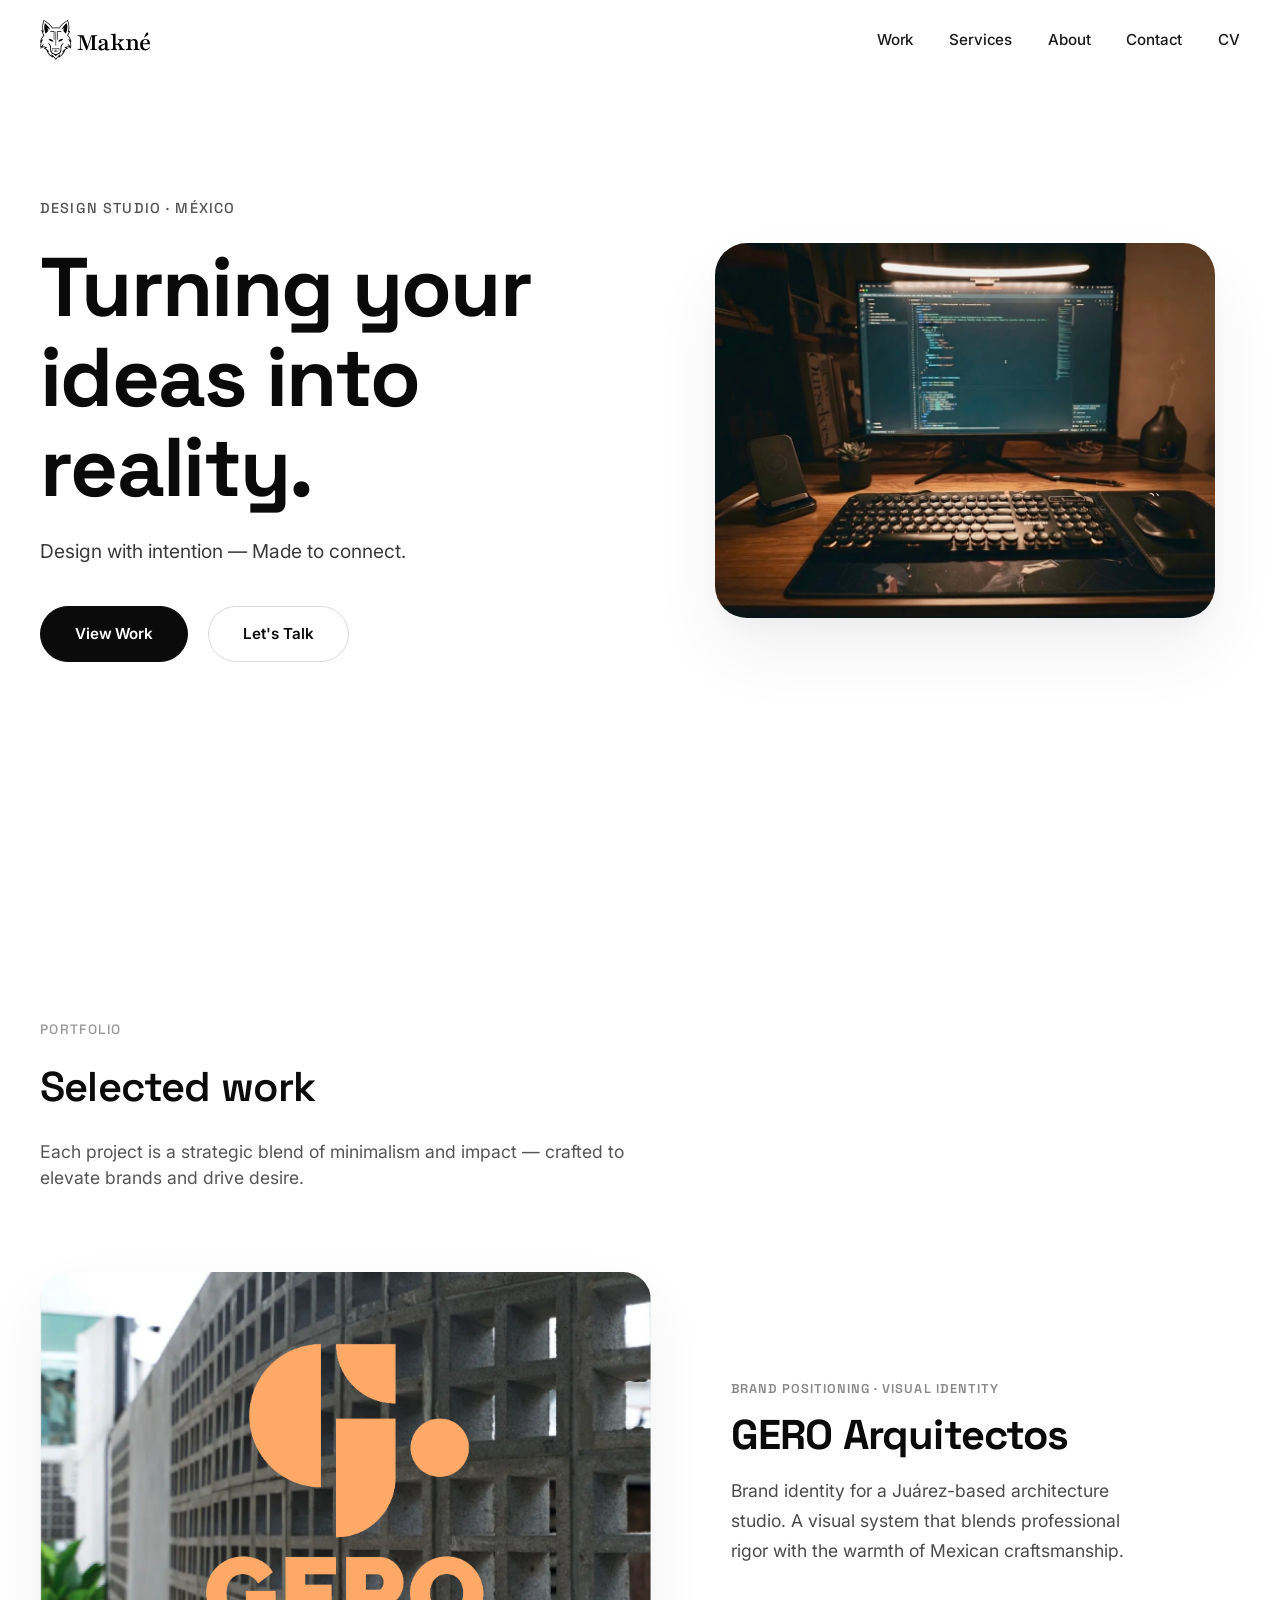
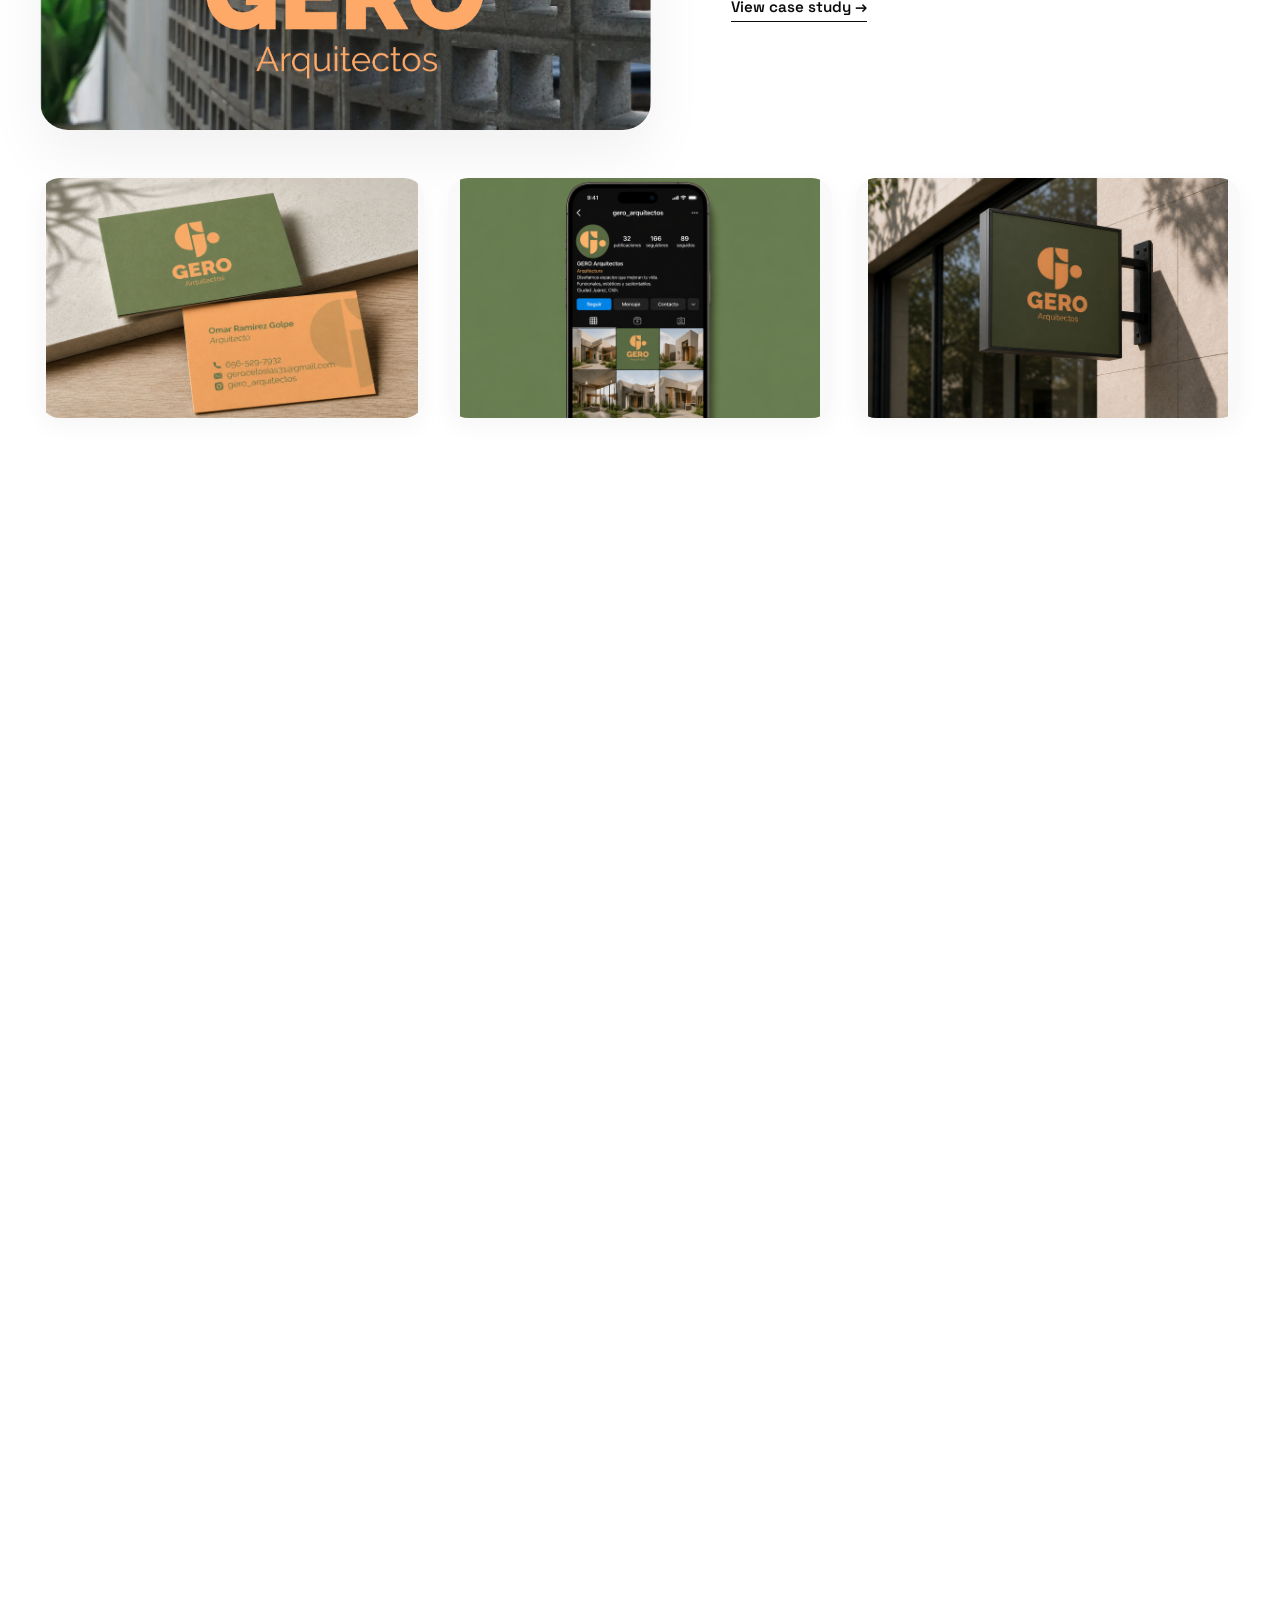
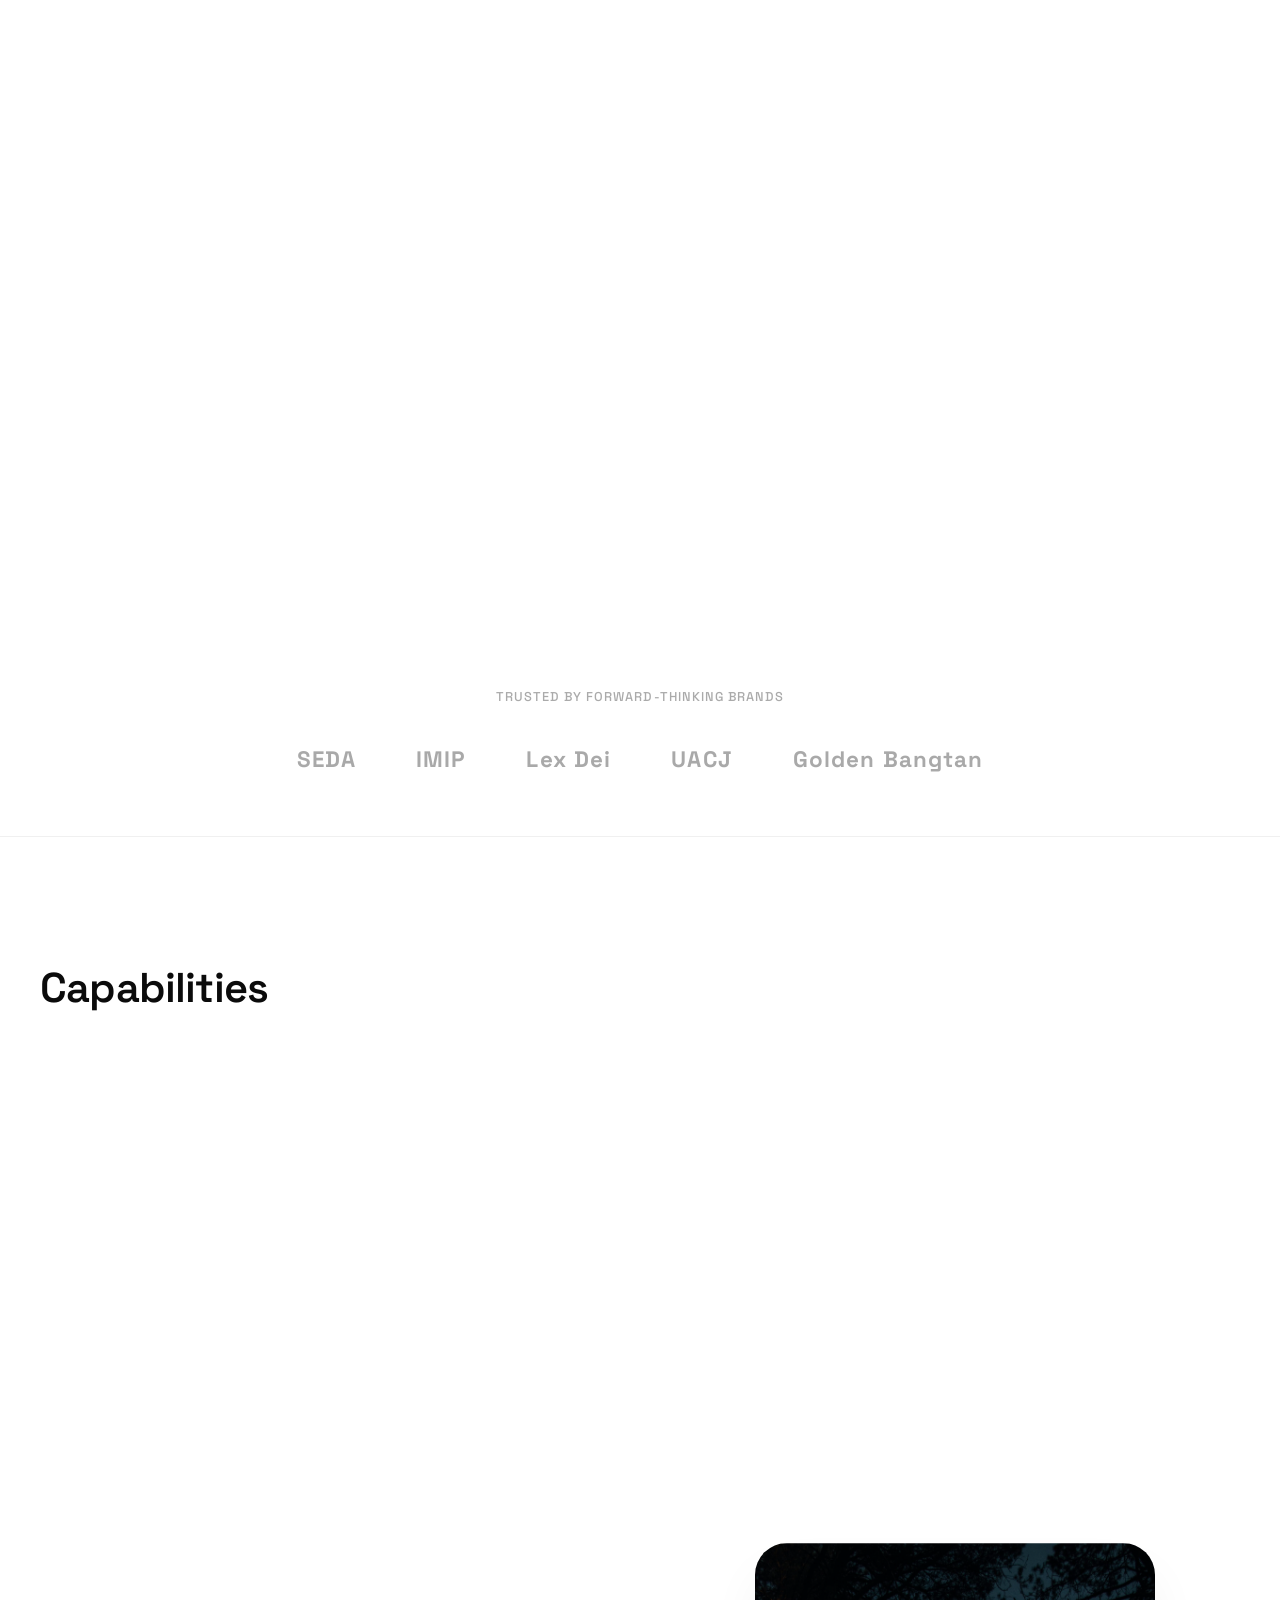
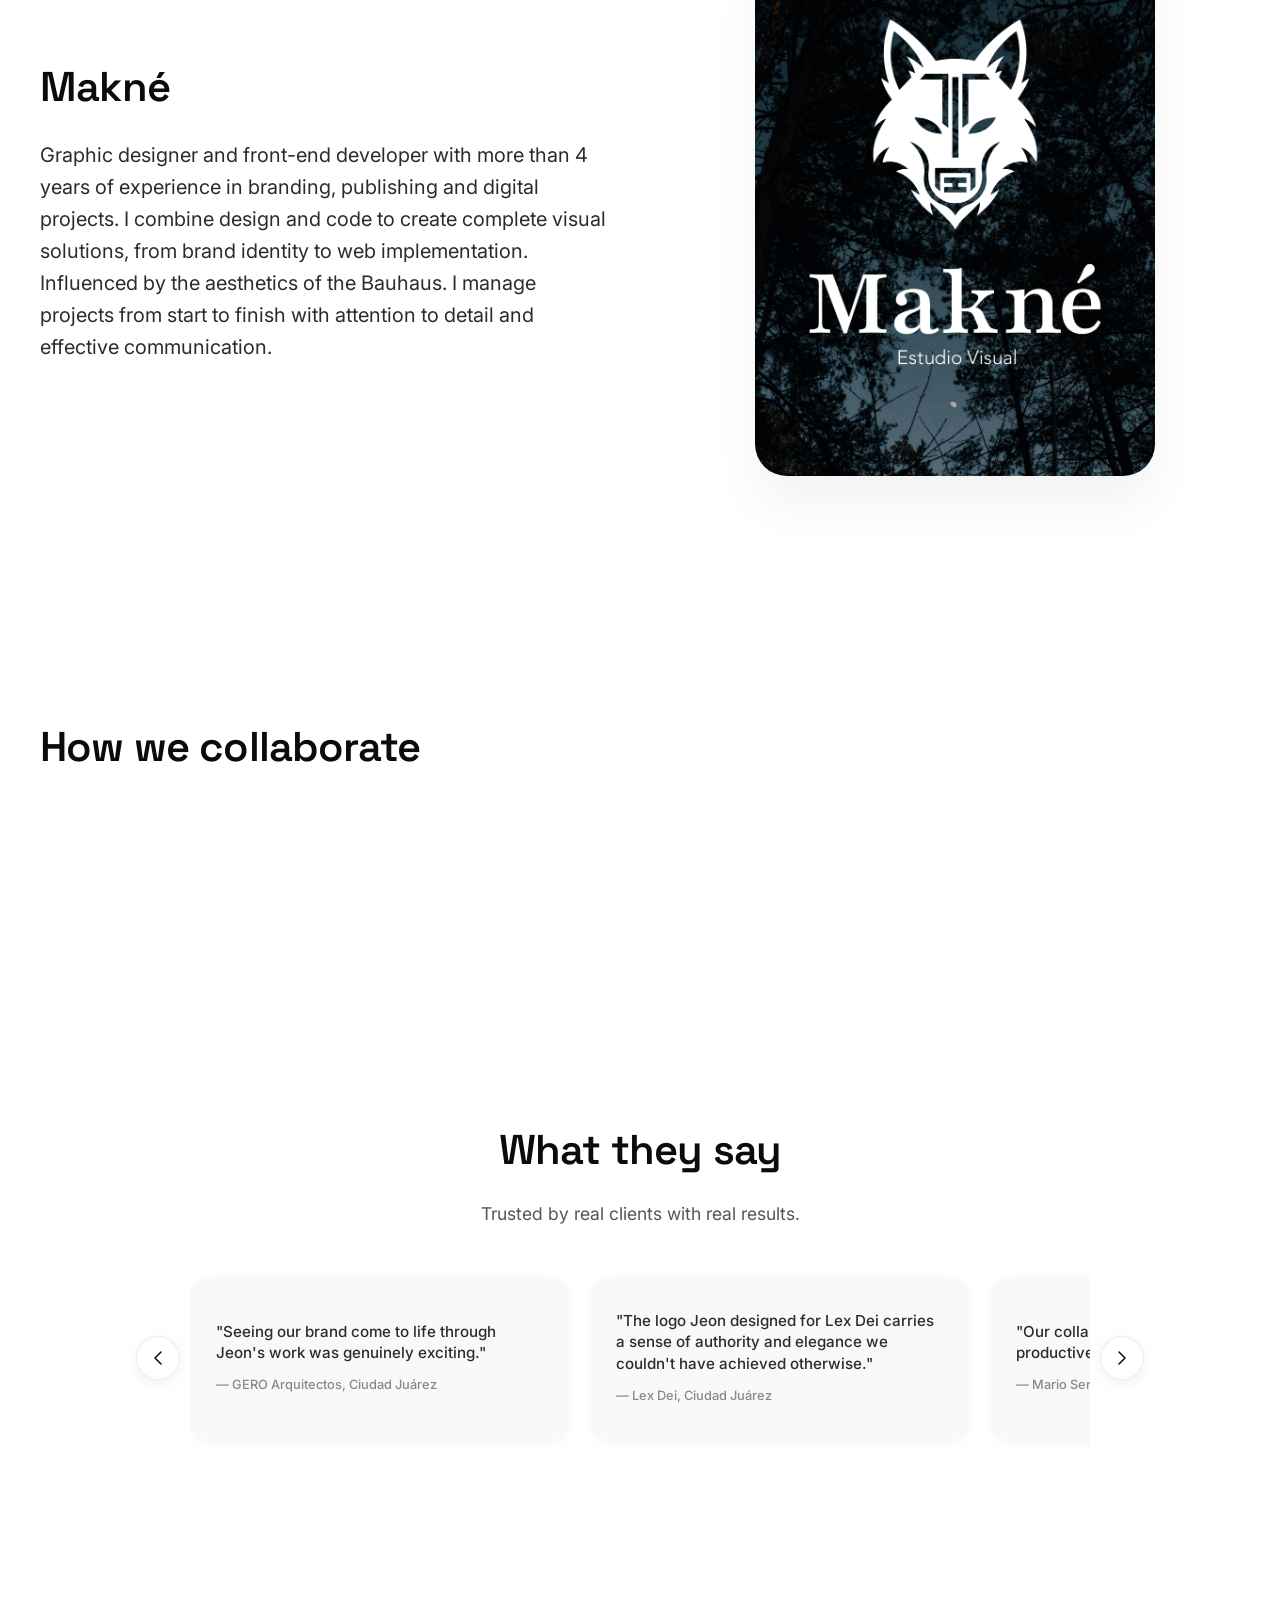
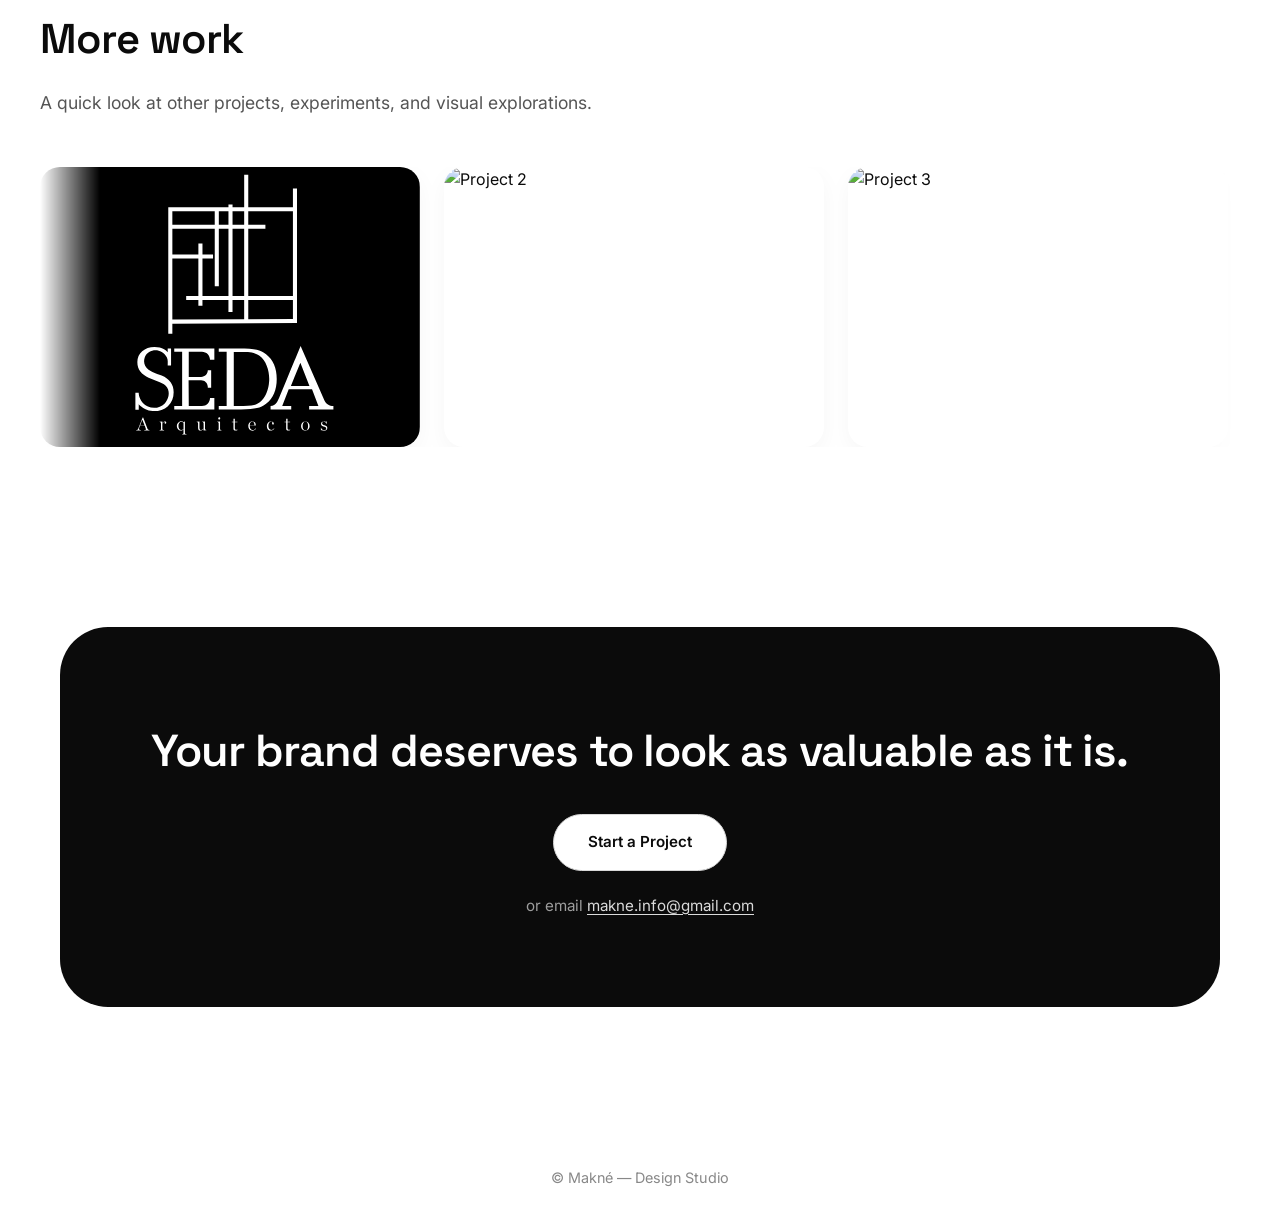
==== index.html @ cba8f986 "Update image source for Project 3 in carousel" ====
<!DOCTYPE html>
<html lang="en">
<head>
  <meta charset="UTF-8">
  <meta name="viewport" content="width=device-width, initial-scale=1.0, viewport-fit=cover">
  <meta name="description" content="Elite freelance graphic designer crafting premium visuals for ambitious brands. Minimalism that sells.">
  <title>Makné | Graphic Designer</title>

  <!-- Open Graph -->
  <meta property="og:type" content="website">
  <meta property="og:title" content="Makné | Graphic Designer — Turning your ideas into reality">
  <meta property="og:description" content="Minimalist design for ambitious brands. Branding, packaging, and visual identity.">
  <meta property="og:image" content="https://aaronswagd.github.io/makne/images/preview.jpg">
  <meta property="og:image:width" content="1200">
  <meta property="og:image:height" content="630">
  <meta property="og:url" content="https://aaronswagd.github.io/makne/">

  <!-- Twitter Card -->
  <meta name="twitter:card" content="summary_large_image">
  <meta name="twitter:title" content="Makné | Graphic Designer">
  <meta name="twitter:description" content="Minimalist design for ambitious brands.">
  <meta name="twitter:image" content="https://aaronswagd.github.io/makne/images/preview.jpg">

  <link rel="icon" type="image/svg+xml" href="img/isotipomakne.svg">
  <link rel="preconnect" href="https://fonts.googleapis.com">
  <link rel="preconnect" href="https://fonts.gstatic.com" crossorigin>
  <link href="https://fonts.googleapis.com/css2?family=Inter:opsz,wght@14..32,400;14..32,500;14..32,600&family=Space+Grotesk:wght@400;500;600;700&display=swap" rel="stylesheet">

  <link rel="stylesheet" href="css/main.css">
</head>
<body>

  <!-- ========== NAVBAR ========== -->
  <nav class="navbar" id="navbar">
    <div class="container nav-inner">
      <a href="index.html" class="logo">
        <img src="img/maknehorizontal.svg" alt="Makné logo" class="logo-image">
      </a>
      <div class="nav-links">
        <a href="#work">Work</a>
        <a href="#services">Services</a>
        <a href="#about">About</a>
        <a href="#contact">Contact</a>
        <a href="cv.html">CV</a>
      </div>
    </div>
  </nav>

  <main>
    <!-- ========== HERO ========== -->
    <section class="hero">
      <div class="container hero-content">
        <div class="hero-text">
          <div class="hero-eyebrow">Design Studio · México</div>
          <h1 class="hero-title">Turning your ideas into reality.</h1>
          <p class="hero-sub">Design with intention — Made to connect.</p>
          <div class="cta-group">
            <a href="#work" class="btn-primary">View Work</a>
            <a href="https://wa.me/526563580671?text=Hi%20Jeon,%20I'm%20interested%20in%20a%20design%20project" target="_blank" rel="noopener noreferrer" class="btn-secondary">Let's Talk</a>
          </div>
        </div>
        <div class="hero-visual">
          <img src="img/workspace.jpg" alt="Design workspace minimal setup" class="hero-mockup" loading="eager">
        </div>
      </div>
    </section>

    <!-- ========== SELECTED WORK ========== -->
    <section id="work" class="portfolio-section">
      <div class="container">

        <div class="portfolio-header">
          <span class="portfolio-label">Portfolio</span>
          <h2 class="section-title">Selected work</h2>
          <p class="section-sub">Each project is a strategic blend of minimalism and impact — crafted to elevate brands and drive desire.</p>
        </div>

        <!-- ===== PROJECT 01: GERO Arquitectos ===== -->
        <div class="project-card reveal">
          <div class="project-layout project-layout--image-left">
            <div class="project-hero-image">
              <img src="img/headergero.png" alt="GERO Arquitectos — brand identity" loading="lazy">
            </div>
            <div class="project-info">
              <span class="project-category">Brand Positioning · Visual Identity</span>
              <h3 class="project-title">GERO Arquitectos</h3>
              <p class="project-description">
                Brand identity for a Juárez-based architecture studio. A visual system that blends professional rigor with the warmth of Mexican craftsmanship.
              </p>
              <a href="case-study-gero.html" class="project-link">View case study →</a>
            </div>
          </div>
          <div class="supporting-visuals">
            <div class="supporting-item"><img src="img/gero/gero-detail-1.png" alt="GERO detail 1" loading="lazy"></div>
            <div class="supporting-item"><img src="img/gero/gero-detail-2.png" alt="GERO detail 2" loading="lazy"></div>
            <div class="supporting-item"><img src="img/gero/gero-detail-3.png" alt="GERO detail 3" loading="lazy"></div>
          </div>
        </div>

        <!-- ===== PROJECT 02: IMIP ===== -->
        <div class="project-card reveal">
          <div class="project-layout project-layout--image-right">
            <div class="project-info">
              <span class="project-category">Editorial · Data Visualization</span>
              <h3 class="project-title">IMIP</h3>
              <p class="project-description">
                Complete color system, interior layout, and data graphics for the official 2024 municipal planning report. Published with name credit.
              </p>
              <a href="case-study-imip.html" class="project-link">View case study →</a>
            </div>
            <div class="project-hero-image">
              <img src="img/imip-hero.jpg" alt="IMIP editorial design" loading="lazy">
            </div>
          </div>
          </div>
         

        <!-- ===== PROJECT 03: Meet Me Here Magazine ===== -->
        <div class="project-card project-card--full reveal">
          <div class="project-layout-full">
            <div class="project-hero-full">
              <img src="img/logo-meet.jpg" alt="Meet Me Here Magazine spread" loading="lazy">
            </div>
            <div class="project-info-full">
              <span class="project-category">Magazine · Art Direction</span>
              <h3 class="project-title">Meet Me Here</h3>
              <p class="project-description">
                Magazine layout and art direction for a US-based independent publication. Typography, photography, and narrative in perfect balance.
              </p>
              <a href="case-study-meetmehere.html" class="project-link">View case study →</a>
            </div>
          </div>
        </div>
      </div>
    </section>

    <!-- ========== TRUSTED BY ========== -->
    <section class="trusted-section">
      <div class="container">
        <p class="trusted-label">Trusted by forward-thinking brands</p>
        <div class="trusted-logos">
          <div class="trusted-logo-item"><span class="trusted-logo-text">SEDA</span></div>
          <div class="trusted-logo-item"><span class="trusted-logo-text">IMIP</span></div>
          <div class="trusted-logo-item"><span class="trusted-logo-text">Lex Dei</span></div>
          <div class="trusted-logo-item"><span class="trusted-logo-text">UACJ</span></div>
          <div class="trusted-logo-item"><span class="trusted-logo-text">Golden Bangtan</span></div>
        </div>
      </div>
    </section>

    <!-- ========== SERVICES ========== -->
    <section id="services">
      <div class="container">
        <h2 class="section-title">Capabilities</h2>
        <div class="services-grid">
          <div class="service-card"><h3>Branding</h3><p>Identity systems & strategy</p></div>
          <div class="service-card"><h3>Editorial Design</h3><p>Books, magazines & reports</p></div>
          <div class="service-card"><h3>Data Visualization</h3><p>Charts, graphs & infographics</p></div>
          <div class="service-card"><h3>Front-End Developer</h3><p>HTML, CSS, and JavaScript to design and build the visual and interactive elements</p></div>
          <div class="service-card"><h3>Packaging</h3><p>Luxury unboxing experiences</p></div>
        </div>
      </div>
    </section>

    <!-- ========== ABOUT ========== -->
    <section id="about">
      <div class="container about-flex">
        <div>
          <h2 class="section-title">Makné</h2>
          <div class="about-text">
            <p>Graphic designer and front-end developer with more than 4 years of experience in branding, publishing and digital projects. I combine design and code to create complete visual solutions, from brand identity to web implementation. Influenced by the aesthetics of the Bauhaus. I manage projects from start to finish with attention to detail and effective communication.</p>
          </div>
        </div>
        <div class="about-image-wrapper">
          <img src="img/maknelogo.png" alt="Designer workspace" class="about-image" loading="lazy">
        </div>
      </div>
    </section>

    <!-- ========== PROCESS ========== -->
    <section>
      <div class="container">
        <h2 class="section-title">How we collaborate</h2>
        <div class="process-steps">
          <div class="step"><span class="step-number">01</span><h3>Discovery</h3><p>Deep brand audit</p></div>
          <div class="step"><span class="step-number">02</span><h3>Concept</h3><p>Visual direction</p></div>
          <div class="step"><span class="step-number">03</span><h3>Refinement</h3><p>Precision polish</p></div>
          <div class="step"><span class="step-number">04</span><h3>Delivery</h3><p>Flawless assets</p></div>
        </div>
      </div>
    </section>

    <!-- ========== TESTIMONIALS ========== -->
    <section class="testimonials-section">
      <div class="container">
        <h2 class="section-title" style="text-align: center;">What they say</h2>
        <p class="section-sub" style="text-align: center; margin-left: auto; margin-right: auto;">Trusted by real clients with real results.</p>
        <div class="testimonials-wrapper">
          <button class="testimonial-arrow testimonial-arrow--left" id="testimonialPrev" aria-label="Previous">
            <svg width="24" height="24" viewBox="0 0 24 24" fill="none" stroke="currentColor" stroke-width="1.5" stroke-linecap="round" stroke-linejoin="round"><polyline points="15 18 9 12 15 6"></polyline></svg>
          </button>
          <div class="testimonials-track" id="testimonialsTrack">
            <div class="testimonial-card">
              <p class="testimonial-quote">"Seeing our brand come to life through Jeon's work was genuinely exciting."</p>
              <p class="testimonial-author">— GERO Arquitectos, Ciudad Juárez</p>
            </div>
            <div class="testimonial-card">
              <p class="testimonial-quote">"The logo Jeon designed for Lex Dei carries a sense of authority and elegance we couldn't have achieved otherwise."</p>
              <p class="testimonial-author">— Lex Dei, Ciudad Juárez</p>
            </div>
            <div class="testimonial-card">
              <p class="testimonial-quote">"Our collaboration with Jeon was both productive and highly satisfactory."</p>
              <p class="testimonial-author">— Mario Serrano, IMIP</p>
            </div>
            <div class="testimonial-card">
              <p class="testimonial-quote">"Jeon approached our identity with precision and discipline, delivering a visual system that reflects the rigor of our architectural practice."</p>
              <p class="testimonial-author">— SEDA Arquitectos, Ciudad Juárez</p>
            </div>
            <div class="testimonial-card">
              <p class="testimonial-quote">"Ciencia Vital found in Jeon a designer who understands how to translate scientific concepts into clear, impactful visual communication."</p>
              <p class="testimonial-author">— Ciencia Vital, UACJ</p>
            </div>
          </div>
          <button class="testimonial-arrow testimonial-arrow--right" id="testimonialNext" aria-label="Next">
            <svg width="24" height="24" viewBox="0 0 24 24" fill="none" stroke="currentColor" stroke-width="1.5" stroke-linecap="round" stroke-linejoin="round"><polyline points="9 18 15 12 9 6"></polyline></svg>
          </button>
        </div>
      </div>
    </section>

    <!-- ========== MORE WORK ========== -->
    <section class="more-work-section">
      <div class="container">
        <h2 class="section-title">More work</h2>
        <p class="section-sub">A quick look at other projects, experiments, and visual explorations.</p>
        <div class="carousel-wrapper">
          <div class="carousel-track" id="carouselTrack">
            <div class="carousel-item"><img src="img/SEDA.svg" alt="Project 1" loading="lazy"></div>
            <div class="carousel-item"><img src="img/more-work-2.png" alt="Project 2" loading="lazy"></div>
            <div class="carousel-item"><img src="img/more-work-3.svg" alt="Project 3" loading="lazy"></div>
            <div class="carousel-item"><img src="img/more-work-4.png" alt="Project 4" loading="lazy"></div>
            <div class="carousel-item"><img src="img/more-work-5.png" alt="Project 5" loading="lazy"></div>
            <div class="carousel-item"><img src="img/more-work-6.png" alt="Project 6" loading="lazy"></div>
          </div>
        </div>
      </div>
    </section>

    <!-- ========== FINAL CTA ========== -->
    <section id="contact">
      <div class="container">
        <div class="final-cta">
          <h2>Your brand deserves to look as valuable as it is.</h2>
          <a href="https://wa.me/526563580671?text=Hi%20Makné,%20I'm%20interested%20in%20a%20design%20project" class="btn-cta" target="_blank" rel="noopener noreferrer">Start a Project</a>
          <p class="contact-email">
            or email <a href="mailto:makne.info@gmail.com?subject=Design%20Project%20Inquiry">makne.info@gmail.com</a>
          </p>
        </div>
      </div>
    </section>
  </main>

  <footer class="footer">
    <div class="container">
      <p>© <span id="year"></span> Makné — Design Studio
    </div>
  </footer>

  <script src="js/main.js"></script>
</body>
</html>
---- css/main.css ----
/* ==========================================
   RESET & BASE
   ========================================== */
*,
*::before,
*::after {
  margin: 0;
  padding: 0;
  box-sizing: border-box;
}

body {
  background-color: #ffffff;
  color: #0b0b0b;
  font-family: 'Inter', -apple-system, BlinkMacSystemFont, sans-serif;
  line-height: 1.5;
  -webkit-font-smoothing: antialiased;
  -moz-osx-font-smoothing: grayscale;
  overflow-x: hidden;
}

h1, h2, h3 {
  font-family: 'Space Grotesk', 'Inter', system-ui, sans-serif;
  font-weight: 600;
  letter-spacing: -0.02em;
}

.container {
  max-width: 1280px;
  margin: 0 auto;
  padding: 0 40px;
}

section {
  padding: 120px 0;
}

img {
  max-width: 100%;
  display: block;
}

/* ==========================================
   NAVBAR
   ========================================== */
.navbar {
  position: fixed;
  top: 0;
  left: 0;
  width: 100%;
  z-index: 50;
  padding: 20px 0;
  transition: background 0.35s ease, box-shadow 0.35s ease, padding 0.3s ease;
  background: transparent;
}

.navbar.scrolled {
  background: rgba(255, 255, 255, 0.82);
  backdrop-filter: blur(20px);
  -webkit-backdrop-filter: blur(20px);
  box-shadow: 0 4px 30px rgba(0, 0, 0, 0.03);
  padding: 14px 0;
  border-bottom: 1px solid rgba(0,0,0,0.04);
}

.nav-inner {
  display: flex;
  align-items: center;
  justify-content: space-between;
}

.logo {
  display: inline-flex;
  align-items: center;
  text-decoration: none; 
}

.logo img {
  height: 40px; 
  width: auto;  
  display: block;
  object-fit: contain;
}

.nav-links {
  display: flex;
  gap: 36px;
  align-items: center;
}

.nav-links a {
  text-decoration: none;
  color: #1a1a1a;
  font-weight: 500;
  font-size: 0.95rem;
  letter-spacing: -0.01em;
  transition: color 0.2s;
  position: relative;
  white-space: nowrap;
}

.nav-links a::after {
  content: '';
  position: absolute;
  bottom: -4px;
  left: 0;
  width: 100%;
  height: 1.5px;
  background: #0b0b0b;
  transform: scaleX(0);
  transform-origin: right;
  transition: transform 0.3s ease;
}

.nav-links a:hover::after {
  transform: scaleX(1);
  transform-origin: left;
}

/* ==========================================
   HERO
   ========================================== */
.hero {
  min-height: 100vh;
  display: flex;
  align-items: center;
  padding-top: 80px;
  position: relative;
  background: #ffffff;
}

.hero-content {
  display: grid;
  grid-template-columns: 1fr 0.9fr;
  gap: 40px;
  align-items: center;
  width: 100%;
}

.hero-text {
  max-width: 650px;
}

.hero-eyebrow {
  font-family: 'Space Grotesk', sans-serif;
  font-weight: 500;
  font-size: 0.9rem;
  letter-spacing: 0.08em;
  text-transform: uppercase;
  color: #555;
  margin-bottom: 24px;
  opacity: 0;
  animation: fadeUp 0.7s ease forwards;
}

.hero-title {
  font-size: clamp(3.2rem, 7vw, 5.2rem);
  font-weight: 700;
  line-height: 1.08;
  margin-bottom: 24px;
  color: #0a0a0a;
  opacity: 0;
  animation: fadeUp 0.8s ease 0.1s forwards;
}

.hero-sub {
  font-size: 1.2rem;
  color: #3a3a3a;
  max-width: 460px;
  margin-bottom: 40px;
  font-weight: 400;
  opacity: 0;
  animation: fadeUp 0.8s ease 0.2s forwards;
}

.cta-group {
  display: flex;
  gap: 20px;
  flex-wrap: wrap;
  opacity: 0;
  animation: fadeUp 0.8s ease 0.3s forwards;
}

/* ==========================================
   BUTTONS
   ========================================== */
.btn-primary {
  background: #0b0b0b;
  color: white;
  padding: 16px 34px;
  border-radius: 40px;
  font-weight: 600;
  font-size: 0.95rem;
  text-decoration: none;
  display: inline-flex;
  align-items: center;
  justify-content: center;
  transition: all 0.25s ease;
  border: 1px solid #0b0b0b;
  letter-spacing: -0.01em;
}

.btn-primary:hover {
  background: #2c2c2c;
  border-color: #2c2c2c;
  transform: scale(1.03);
  box-shadow: 0 10px 25px rgba(0, 0, 0, 0.08);
}

.btn-secondary {
  background: transparent;
  color: #0b0b0b;
  padding: 16px 34px;
  border-radius: 40px;
  font-weight: 600;
  font-size: 0.95rem;
  text-decoration: none;
  border: 1px solid #d9d9d9;
  transition: all 0.25s ease;
}

.btn-secondary:hover {
  border-color: #0b0b0b;
  background: rgba(0, 0, 0, 0.02);
  transform: scale(1.03);
}

.btn-cta {
  background: #ffffff;
  color: #0b0b0b;
  padding: 16px 34px;
  border-radius: 40px;
  font-weight: 600;
  font-size: 0.95rem;
  text-decoration: none;
  display: inline-block;
  border: 1px solid #d9d9d9;
  transition: all 0.25s ease;
}

.btn-cta:hover {
  background: #e0e0e0;
  border-color: #b0b0b0;
  color: #000000;
  transform: scale(1.03);
}

/* ==========================================
   HERO VISUAL
   ========================================== */
.hero-visual {
  display: flex;
  justify-content: center;
  align-items: center;
  opacity: 0;
  animation: fadeIn 1s ease 0.3s forwards;
}

.hero-mockup {
  width: 100%;
  max-width: 500px;
  aspect-ratio: 4/3;
  object-fit: cover;
  border-radius: 32px;
  box-shadow: 0 35px 70px rgba(0, 0, 0, 0.06), 0 10px 25px rgba(0, 0, 0, 0.03);
  transition: transform 0.4s ease;
}

.hero-mockup:hover {
  transform: scale(1.02) translateY(-6px);
}

/* ==========================================
   SECTION HEADERS
   ========================================== */
.section-title {
  font-size: 2.6rem;
  font-weight: 600;
  margin-bottom: 20px;
  letter-spacing: -0.02em;
}

.section-sub {
  color: #555;
  font-size: 1.1rem;
  max-width: 600px;
  margin-bottom: 60px;
}

/* ==========================================
   PORTFOLIO
   ========================================== */
.portfolio-section {
  background: #ffffff;
  padding-bottom: 140px;
}

.portfolio-header {
  margin-bottom: 80px;
}

.portfolio-label {
  font-family: 'Space Grotesk', sans-serif;
  font-weight: 500;
  font-size: 0.85rem;
  letter-spacing: 0.1em;
  text-transform: uppercase;
  color: #999;
  display: block;
  margin-bottom: 16px;
}

.project-card {
  margin-bottom: 140px;
}

.project-card:last-child {
  margin-bottom: 0;
}

.project-layout {
  display: grid;
  grid-template-columns: 1.2fr 1fr;
  gap: 80px;
  align-items: center;
  margin-bottom: 48px;
}

.project-layout--image-right {
  grid-template-columns: 1fr 1.2fr;
}

.project-layout--image-right .project-hero-image {
  order: 2;
}

.project-layout--image-right .project-info {
  order: 1;
}

.project-hero-image {
  aspect-ratio: 4/3;
  background: #f9f9f9;
  border-radius: 28px;
  overflow: hidden;
  box-shadow: 0 25px 60px rgba(0, 0, 0, 0.06);
  transition: transform 0.5s cubic-bezier(0.25, 0.8, 0.25, 1.2), box-shadow 0.5s ease;
  cursor: pointer;
  display: flex;
  align-items: center;
  justify-content: center;
}

.project-hero-image:hover {
  transform: scale(1.02);
  box-shadow: 0 35px 80px rgba(0, 0, 0, 0.1);
}

.project-hero-image img {
  width: 100%;
  height: 100%;
  object-fit: cover;
  display: block;
  transition: transform 0.7s ease;
}

.project-hero-image:hover img {
  transform: scale(1.04);
}

.project-info {
  padding-right: 20px;
}

.project-layout--image-right .project-info {
  padding-right: 0;
  padding-left: 20px;
}

.project-category {
  font-family: 'Space Grotesk', sans-serif;
  font-size: 0.8rem;
  font-weight: 600;
  letter-spacing: 0.08em;
  text-transform: uppercase;
  color: #888;
  display: block;
  margin-bottom: 14px;
}

.project-title {
  font-size: 2.6rem;
  font-weight: 700;
  line-height: 1.1;
  margin-bottom: 18px;
  color: #0a0a0a;
}

.project-description {
  font-size: 1.1rem;
  color: #4a4a4a;
  line-height: 1.7;
  margin-bottom: 28px;
  max-width: 420px;
}

.project-link {
  font-family: 'Space Grotesk', sans-serif;
  font-weight: 600;
  font-size: 0.95rem;
  color: #0b0b0b;
  text-decoration: none;
  border-bottom: 1.5px solid #0b0b0b;
  padding-bottom: 3px;
  transition: all 0.25s ease;
  display: inline-block;
}

.project-link:hover {
  opacity: 0.6;
  transform: translateX(4px);
}

.supporting-visuals {
  display: grid;
  grid-template-columns: repeat(3, 1fr);
  gap: 24px;
}

.supporting-item {
  background: #f9f9f9;
  border-radius: 20px;
  overflow: hidden;
  box-shadow: 0 8px 25px rgba(0, 0, 0, 0.04);
  transition: all 0.4s cubic-bezier(0.25, 0.8, 0.25, 1.2);
  cursor: pointer;
  display: flex;
  align-items: center;
  justify-content: center;
}

.supporting-item:hover {
  transform: translateY(-6px);
  box-shadow: 0 18px 40px rgba(0, 0, 0, 0.08);
}

.supporting-item img {
  width: 100%;
  height: 240px;
  object-fit: contain;
  display: block;
  transition: transform 0.6s ease;
}

.supporting-item:hover img {
  transform: scale(1.06);
}

.project-card--full {
  margin-top: 20px;
}

.project-layout-full {
  display: grid;
  grid-template-columns: 1fr;
  margin-bottom: 48px;
}

.project-hero-full {
  border-radius: 32px;
  overflow: hidden;
  box-shadow: 0 30px 70px rgba(0, 0, 0, 0.05);
  margin-bottom: 40px;
  transition: transform 0.5s cubic-bezier(0.25, 0.8, 0.25, 1.2), box-shadow 0.5s ease;
  cursor: pointer;
}

.project-hero-full:hover {
  transform: scale(1.01);
  box-shadow: 0 40px 90px rgba(0, 0, 0, 0.1);
}

.project-hero-full img {
  width: 100%;
  height: auto;
  max-height: 600px;
  object-fit: cover;
  display: block;
}

.project-info-full {
  max-width: 700px;
  margin: 0 0 0 auto;
  text-align: right;
}

.project-info-full .project-description {
  margin-left: auto;
}

/* ==========================================
   CV PAGE — MINIMAL / APPLE-LIKE
   ========================================== */

.cv-page {
  padding-top: 160px;
  padding-bottom: 120px;
  background: #fff;
}

/* ---------- HEADER ---------- */
.cv-header {
  margin-bottom: 100px;
}

.cv-name {
  font-family: 'Space Grotesk', sans-serif;
  font-size: clamp(2.4rem, 6vw, 4rem);
  font-weight: 700;
  letter-spacing: -0.04em;
  line-height: 1;
  margin-bottom: 18px;
  color: #0b0b0b;
}

.cv-role {
  font-family: 'Inter', sans-serif;
  font-size: 1.1rem;
  font-weight: 400;
  color: #6e6e73;
  margin-bottom: 28px;
  letter-spacing: -0.01em;
}

.cv-contact {
  display: flex;
  flex-wrap: wrap;
  gap: 10px 24px;
  font-size: 0.92rem;
  color: #6e6e73;
  margin-bottom: 36px;
}

.cv-contact a {
  color: #0b0b0b;
  text-decoration: none;
  transition: opacity 0.2s;
}

.cv-contact a:hover {
  opacity: 0.6;
}

/* ---------- BUTTONS ---------- */
.cv-actions {
  display: flex;
  gap: 12px;
  flex-wrap: wrap;
}

.cv-btn {
  display: inline-flex;
  align-items: center;
  gap: 8px;
  padding: 14px 28px;
  border-radius: 40px;
  font-family: 'Inter', sans-serif;
  font-weight: 500;
  font-size: 0.92rem;
  text-decoration: none;
  cursor: pointer;
  transition: all 0.25s ease;
  border: 1px solid transparent;
  letter-spacing: -0.01em;
  line-height: 1;
}

.cv-btn--primary {
  background: #0b0b0b;
  color: #fff;
  border-color: #0b0b0b;
}

.cv-btn--primary:hover {
  background: #2c2c2c;
  border-color: #2c2c2c;
  transform: scale(1.03);
  box-shadow: 0 10px 25px rgba(0, 0, 0, 0.08);
}

.cv-btn--ghost {
  background: transparent;
  color: #0b0b0b;
  border-color: #d9d9d9;
}

.cv-btn--ghost:hover {
  border-color: #0b0b0b;
  background: rgba(0, 0, 0, 0.02);
  transform: scale(1.03);
}

/* ---------- SECTIONS ---------- */
.cv-section {
  margin-bottom: 90px;
}

.cv-section:last-child {
  margin-bottom: 0;
}

.cv-section-title {
  font-family: 'Inter', sans-serif;
  font-size: 0.78rem;
  font-weight: 500;
  letter-spacing: 0.14em;
  text-transform: uppercase;
  color: #86868b;
  margin-bottom: 36px;
}

/* ---------- SUMMARY ---------- */
.cv-summary {
  font-family: 'Inter', sans-serif;
  font-size: 1.15rem;
  line-height: 1.6;
  color: #2c2c2c;
  max-width: 720px;
  letter-spacing: -0.005em;
}

/* ---------- ROWS ---------- */
.cv-row {
  display: grid;
  grid-template-columns: 180px 1fr;
  gap: 40px;
  padding: 32px 0;
  border-bottom: 1px solid #f0f0f0;
}

.cv-row:first-child { padding-top: 0; }
.cv-row:last-child { border-bottom: none; padding-bottom: 0; }

.cv-row-meta {
  font-family: 'Inter', sans-serif;
  font-size: 0.88rem;
  color: #86868b;
  letter-spacing: -0.005em;
  padding-top: 2px;
}

.cv-row-role {
  font-family: 'Space Grotesk', sans-serif;
  font-size: 1.15rem;
  font-weight: 600;
  letter-spacing: -0.015em;
  color: #0b0b0b;
  margin-bottom: 4px;
  line-height: 1.3;
}

.cv-row-company {
  font-family: 'Inter', sans-serif;
  font-size: 0.95rem;
  font-weight: 400;
  color: #6e6e73;
  margin-bottom: 16px;
}

.cv-row ul {
  list-style: none;
  padding: 0;
  margin: 0;
}

.cv-row li {
  position: relative;
  padding-left: 20px;
  margin-bottom: 10px;
  font-size: 0.98rem;
  line-height: 1.6;
  color: #3a3a3a;
  letter-spacing: -0.005em;
}

.cv-row li:last-child { margin-bottom: 0; }

.cv-row li::before {
  content: '';
  position: absolute;
  left: 0;
  top: 0.72em;
  width: 6px;
  height: 6px;
  background: #d2d2d7;
  border-radius: 50%;
}

/* ---------- PROJECTS ---------- */
.cv-projects {
  display: grid;
  grid-template-columns: repeat(3, 1fr);
  gap: 20px;
}

.cv-project {
  padding: 28px 24px;
  background: #fafafa;
  border-radius: 20px;
  transition: all 0.3s ease;
}

.cv-project:hover {
  background: #f5f5f7;
  transform: translateY(-2px);
}

.cv-project-tag {
  font-family: 'Inter', sans-serif;
  font-size: 0.7rem;
  font-weight: 500;
  letter-spacing: 0.12em;
  text-transform: uppercase;
  color: #86868b;
  display: block;
  margin-bottom: 14px;
}

.cv-project h4 {
  font-family: 'Space Grotesk', sans-serif;
  font-size: 1.05rem;
  font-weight: 600;
  color: #0b0b0b;
  margin-bottom: 10px;
  letter-spacing: -0.01em;
  line-height: 1.3;
}

.cv-project p {
  font-family: 'Inter', sans-serif;
  font-size: 0.9rem;
  line-height: 1.55;
  color: #6e6e73;
  letter-spacing: -0.005em;
}

/* ---------- SKILLS ---------- */
.cv-skills {
  display: grid;
  grid-template-columns: repeat(2, 1fr);
  gap: 16px;
}

.cv-skill {
  padding: 24px 26px;
  background: #fafafa;
  border-radius: 20px;
  transition: background 0.3s ease;
}

.cv-skill:hover {
  background: #f5f5f7;
}

.cv-skill h4 {
  font-family: 'Space Grotesk', sans-serif;
  font-size: 1rem;
  font-weight: 600;
  color: #0b0b0b;
  margin-bottom: 6px;
  letter-spacing: -0.01em;
}

.cv-skill p {
  font-family: 'Inter', sans-serif;
  font-size: 0.88rem;
  line-height: 1.55;
  color: #6e6e73;
  letter-spacing: -0.005em;
}

/* ---------- TOOLS ---------- */
.cv-tags {
  display: flex;
  flex-wrap: wrap;
  gap: 10px;
}

.cv-tag {
  padding: 10px 20px;
  border-radius: 40px;
  background: #f5f5f7;
  font-family: 'Inter', sans-serif;
  font-size: 0.88rem;
  font-weight: 500;
  color: #1d1d1f;
  letter-spacing: -0.005em;
  transition: background 0.2s;
}

.cv-tag:hover {
  background: #e8e8ed;
}

/* ---------- LANGUAGES ---------- */
.cv-langs {
  display: grid;
  grid-template-columns: repeat(2, 1fr);
  gap: 16px;
  max-width: 560px;
}

.cv-lang {
  padding: 24px 26px;
  background: #fafafa;
  border-radius: 20px;
}

.cv-lang strong {
  display: block;
  font-family: 'Space Grotesk', sans-serif;
  font-size: 1rem;
  font-weight: 600;
  color: #0b0b0b;
  margin-bottom: 4px;
  letter-spacing: -0.01em;
}

.cv-lang span {
  font-family: 'Inter', sans-serif;
  font-size: 0.88rem;
  color: #6e6e73;
}

/* ---------- RESPONSIVE ---------- */
@media (max-width: 900px) {
  .cv-projects {
    grid-template-columns: 1fr;
  }

  .cv-skills {
    grid-template-columns: 1fr;
  }
}

@media (max-width: 768px) {
  .cv-page {
    padding-top: 120px;
    padding-bottom: 80px;
  }

  .cv-header {
    margin-bottom: 60px;
  }

  .cv-row {
    grid-template-columns: 1fr;
    gap: 8px;
    padding: 26px 0;
  }

  .cv-section {
    margin-bottom: 60px;
  }

  .cv-langs {
    grid-template-columns: 1fr;
    max-width: 100%;
  }

  .cv-btn {
    flex: 1;
    justify-content: center;
  }
}

/* ---------- PRINT ---------- */
@media print {
  .navbar,
  .footer,
  .cv-actions,
  .no-print {
    display: none !important;
  }

  body {
    background: #fff !important;
    color: #000 !important;
    font-size: 10.5pt;
    line-height: 1.5;
  }

  .cv-page { padding: 0 !important; }
  .container { max-width: 100%; padding: 0; }
  .cv-header { margin-bottom: 28px; }

  .cv-name { font-size: 22pt; margin-bottom: 8px; }
  .cv-role { font-size: 10pt; color: #333; margin-bottom: 12px; }
  .cv-contact { font-size: 9pt; color: #333; margin-bottom: 16px; }

  .cv-section {
    margin-bottom: 24px;
    page-break-inside: avoid;
  }

  .cv-section-title {
    font-size: 8pt;
    color: #555;
    margin-bottom: 14px;
  }

  .cv-summary { font-size: 10pt; color: #222; }

  .cv-row {
    grid-template-columns: 120px 1fr;
    gap: 24px;
    padding: 14px 0;
    border-bottom: 0.5pt solid #ddd;
  }

  .cv-row-role { font-size: 11pt; }
  .cv-row-company { font-size: 9.5pt; color: #333; }
  .cv-row-meta { font-size: 8.5pt; color: #555; }
  .cv-row li { font-size: 9.5pt; color: #222; margin-bottom: 5px; }
  .cv-row li::before { background: #999; }

  .cv-projects {
    grid-template-columns: repeat(3, 1fr);
    gap: 10px;
  }

  .cv-project,
  .cv-skill,
  .cv-lang {
    background: #f7f7f7 !important;
    padding: 12px 14px;
  }

  .cv-project-tag { font-size: 7pt; color: #555; }
  .cv-project h4 { font-size: 10pt; }
  .cv-project p { font-size: 8.5pt; color: #333; }

  .cv-skills { grid-template-columns: repeat(2, 1fr); }
  .cv-skill h4 { font-size: 9.5pt; }
  .cv-skill p { font-size: 8.5pt; color: #333; }

  .cv-tag {
    background: #f0f0f0 !important;
    font-size: 8.5pt;
    padding: 5px 12px;
  }

  .cv-lang strong { font-size: 9.5pt; }
  .cv-lang span { font-size: 8.5pt; color: #444; }

  a { color: #000 !important; text-decoration: none; }
}

/* ==========================================
   TRUSTED BY
   ========================================== */
.trusted-section {
  padding: 60px 0;
  text-align: center;
  border-bottom: 1px solid #f0f0f0;
}

.trusted-label {
  font-family: 'Space Grotesk', sans-serif;
  font-size: 0.8rem;
  font-weight: 500;
  letter-spacing: 0.08em;
  text-transform: uppercase;
  color: #aaa;
  margin-bottom: 36px;
}

.trusted-logos {
  display: flex;
  justify-content: center;
  align-items: center;
  gap: 60px;
  flex-wrap: wrap;
}

.trusted-logo-item {
  opacity: 0.35;
  transition: opacity 0.3s ease;
  cursor: default;
}

.trusted-logo-item:hover {
  opacity: 0.7;
}

.trusted-logo-text {
  font-family: 'Space Grotesk', sans-serif;
  font-size: 1.4rem;
  font-weight: 700;
  letter-spacing: 0.05em;
  color: #0b0b0b;
}

/* ==========================================
   SERVICES
   ========================================== */
.services-grid {
  display: grid;
  grid-template-columns: repeat(auto-fit, minmax(180px, 1fr));
  gap: 30px;
  margin-top: 30px;
}

.service-card {
  background: #fafafa;
  border-radius: 24px;
  padding: 28px 22px;
  transition: 0.3s ease;
  border: 1px solid rgba(0, 0, 0, 0.04);
}

.service-card:hover {
  background: #fff;
  box-shadow: 0 20px 35px rgba(0, 0, 0, 0.04);
  transform: translateY(-5px);
  border-color: #e0e0e0;
}

.service-card h3 {
  font-size: 1.4rem;
  margin-bottom: 8px;
}

/* ==========================================
   ABOUT
   ========================================== */
.about-flex {
  display: grid;
  grid-template-columns: 1fr 1fr;
  gap: 60px;
  align-items: center;
}

.about-text p {
  font-size: 1.25rem;
  color: #2c2c2c;
  line-height: 1.6;
}

.about-image-wrapper {
  display: flex;
  justify-content: center;
}

.about-image {
  width: 100%;
  max-width: 400px;
  aspect-ratio: 3/4;
  object-fit: cover;
  border-radius: 32px;
  box-shadow: 0 30px 50px rgba(0, 0, 0, 0.05);
}

/* ==========================================
   PROCESS
   ========================================== */
.process-steps {
  display: flex;
  flex-wrap: wrap;
  justify-content: space-between;
  margin-top: 40px;
  gap: 20px;
}

.step {
  flex: 1;
  min-width: 140px;
  border-top: 2px solid #0b0b0b;
  padding-top: 15px;
}

.step-number {
  font-weight: 700;
  font-size: 1.3rem;
}

/* ==========================================
   TESTIMONIALS 
   ========================================== */
.testimonials-section {
  padding: 80px 0 60px;
}

.testimonials-section .section-sub {
  margin-bottom: 40px;
}

.testimonials-wrapper {
  position: relative;
  display: flex;
  align-items: center;
  max-width: 900px;
  margin: 0 auto;
}

.testimonials-track {
  display: flex;
  gap: 20px;
  overflow-x: auto;
  scroll-snap-type: x mandatory;
  -webkit-overflow-scrolling: touch;
  scrollbar-width: none;
  scroll-behavior: smooth;
  padding: 8px 0;
}

.testimonials-track::-webkit-scrollbar {
  display: none;
}

.testimonial-card {
  flex: 0 0 380px;
  scroll-snap-align: start;
  background: #f9f9f9;
  border-radius: 20px;
  padding: 24px 26px;
  display: flex;
  flex-direction: column;
  justify-content: center;
  box-shadow: 0 4px 12px rgba(0,0,0,0.03);
}

.testimonial-card .testimonial-quote {
  font-size: 0.95rem;
  font-weight: 500;
  color: #2c2c2c;
  line-height: 1.4;
  margin-bottom: 12px;
}

.testimonial-card .testimonial-author {
  font-size: 0.8rem;
  color: #888;
  font-weight: 500;
}

.testimonial-arrow {
  position: absolute;
  top: 50%;
  transform: translateY(-50%);
  z-index: 2;
  background: rgba(255, 255, 255, 0.9);
  backdrop-filter: blur(10px);
  -webkit-backdrop-filter: blur(10px);
  border: 1px solid rgba(0,0,0,0.08);
  border-radius: 50%;
  width: 44px;
  height: 44px;
  display: flex;
  align-items: center;
  justify-content: center;
  cursor: pointer;
  transition: all 0.3s ease;
  box-shadow: 0 4px 15px rgba(0,0,0,0.06);
  color: #0b0b0b;
  padding: 0;
}

.testimonial-arrow:hover {
  background: rgba(255, 255, 255, 1);
  box-shadow: 0 8px 25px rgba(0,0,0,0.1);
  transform: translateY(-50%) scale(1.05);
}

.testimonial-arrow--left {
  left: -54px;
}

.testimonial-arrow--right {
  right: -54px;
}

/* ==========================================
   MORE WORK — AUTO CAROUSEL
   ========================================== */
.more-work-section {
  padding: 100px 0 60px;
  overflow: hidden;
}

.more-work-section .section-sub {
  margin-bottom: 50px;
}

.carousel-wrapper {
  width: 100%;
  overflow: hidden;
  mask-image: linear-gradient(to right, transparent 0%, black 5%, black 95%, transparent 100%);
  -webkit-mask-image: linear-gradient(to right, transparent 0%, black 5%, black 95%, transparent 100%);
}

.carousel-track {
  display: flex;
  gap: 24px;
  width: max-content;
  animation: autoScroll 30s linear infinite;
}

.carousel-track:hover {
  animation-play-state: paused;
}

.carousel-item {
  flex: 0 0 380px;
  border-radius: 20px;
  overflow: hidden;
  box-shadow: 0 8px 25px rgba(0,0,0,0.04);
  transition: transform 0.4s ease, box-shadow 0.4s ease;
}

.carousel-item:hover {
  transform: translateY(-4px);
  box-shadow: 0 18px 40px rgba(0,0,0,0.08);
}

.carousel-item img {
  width: 100%;
  height: 280px;
  object-fit: cover;
  display: block;
}

/* ==========================================
   FINAL CTA
   ========================================== */
.final-cta {
  background: #0b0b0b;
  color: white;
  text-align: center;
  border-radius: 48px;
  padding: 90px 30px;
  margin: 0 20px;
}

.final-cta h2 {
  color: white;
  font-size: 2.8rem;
  margin-bottom: 30px;
}

.contact-email {
  margin-top: 24px;
  font-size: 0.95rem;
  color: rgba(255, 255, 255, 0.6);
}

.contact-email a {
  color: rgba(255, 255, 255, 0.85);
  text-decoration: underline;
  text-underline-offset: 3px;
  transition: color 0.2s ease;
}

.contact-email a:hover {
  color: #ffffff;
}

/* ==========================================
   FOOTER
   ========================================== */
.footer {
  text-align: center;
  padding: 40px 0;
  color: #888;
  font-size: 0.9rem;
}

/* ==========================================
   REVEAL ANIMATIONS
   ========================================== */
.reveal {
  opacity: 0;
  transform: translateY(40px);
  transition: opacity 0.8s cubic-bezier(0.25, 0.8, 0.25, 1), transform 0.8s cubic-bezier(0.25, 0.8, 0.25, 1);
}

.reveal.visible {
  opacity: 1;
  transform: translateY(0);
}

/* ==========================================
   KEYFRAMES
   ========================================== */
@keyframes fadeUp {
  0% { opacity: 0; transform: translateY(25px); }
  100% { opacity: 1; transform: translateY(0); }
}

@keyframes fadeIn {
  0% { opacity: 0; }
  100% { opacity: 1; }
}

@keyframes autoScroll {
  0% { transform: translateX(0); }
  100% { transform: translateX(-50%); }
}

/* ==========================================
   RESPONSIVE
   ========================================== */
@media (max-width: 1024px) {
  .project-layout,
  .project-layout--image-right {
    grid-template-columns: 1fr;
    gap: 30px;
  }

  .project-layout .project-info,
  .project-layout--image-right .project-info {
    order: 1;
    padding-right: 0;
    padding-left: 0;
  }

  .project-layout .project-hero-image,
  .project-layout--image-right .project-hero-image {
    order: 2;
  }

  .project-description {
    max-width: 100%;
  }

  .project-info-full {
    text-align: left;
    margin: 0;
  }

  .project-info-full .project-description {
    margin-left: 0;
  }

  .supporting-visuals {
    grid-template-columns: repeat(2, 1fr);
  }

  .testimonial-arrow {
    display: none;
  }

  .testimonials-wrapper {
    max-width: 100%;
  }
}

@media (max-width: 768px) {
  .container {
    padding: 0 20px;
  }

  section {
    padding: 80px 0;
  }

  .navbar {
    padding: 14px 0;
  }

  .nav-inner {
    flex-wrap: wrap;
    gap: 12px;
    justify-content: center;
  }

  .logo {
    font-size: 1.3rem;
  }

  .nav-links {
    gap: 20px;
    flex-wrap: wrap;
    justify-content: center;
  }

  .nav-links a {
    font-size: 0.85rem;
  }

  .hero {
    padding-top: 100px;
    min-height: auto;
  }

  .hero-content {
    grid-template-columns: 1fr;
    text-align: center;
    gap: 30px;
  }

  .hero-text {
    margin: 0 auto;
  }

  .hero-sub {
    max-width: 100%;
  }

  .cta-group {
    justify-content: center;
  }

  .hero-mockup {
    max-width: 300px;
    margin: 0 auto;
  }

  .section-title {
    font-size: 1.8rem;
  }

  .section-sub {
    font-size: 1rem;
    margin-bottom: 40px;
  }

  .portfolio-header {
    margin-bottom: 50px;
  }

  .project-title {
    font-size: 1.8rem;
  }

  .project-card {
    margin-bottom: 80px;
  }

  .supporting-visuals {
    grid-template-columns: 1fr;
  }

  .supporting-item img {
    height: 200px;
  }

  .project-hero-full img {
    max-height: 300px;
  }

  .about-flex {
    grid-template-columns: 1fr;
    gap: 30px;
    text-align: center;
  }

  .about-image {
    max-width: 280px;
    margin: 0 auto;
  }

  .trusted-logos {
    gap: 24px;
  }

  .trusted-logo-text {
    font-size: 1rem;
  }

  .testimonial-card {
    flex: 0 0 300px;
    padding: 20px 18px;
  }

  .testimonial-card .testimonial-quote {
    font-size: 0.9rem;
  }

  .testimonial-arrow {
    display: none;
  }

  .more-work-section {
    padding: 50px 0 30px;
  }

  .carousel-item {
    flex: 0 0 300px;
  }

  .carousel-item img {
    height: 220px;
  }

  .final-cta {
    padding: 60px 20px;
    margin: 0 10px;
    border-radius: 32px;
  }

  .final-cta h2 {
    font-size: 1.8rem;
  }

  .footer {
    padding: 30px 0;
    font-size: 0.8rem;
}

@media (max-width: 768px) {
    .logo img {
        height: 32px; 
    }
}

@media (max-width: 768px) {
    .logo img {
        height: 32px; 
    }
}

.nav-cv {
  padding: 8px 18px;
  border: 1px solid #d9d9d9;
  border-radius: 40px;
  font-size: 0.9rem !important;
  transition: all 0.25s ease;
}

.nav-cv:hover {
  border-color: #0b0b0b;
  background: #0b0b0b;
  color: #fff !important;
}

.nav-links a.active {
  color: #0b0b0b;
}

.nav-links a.active::after {
  transform: scaleX(1);
  transform-origin: left;
}
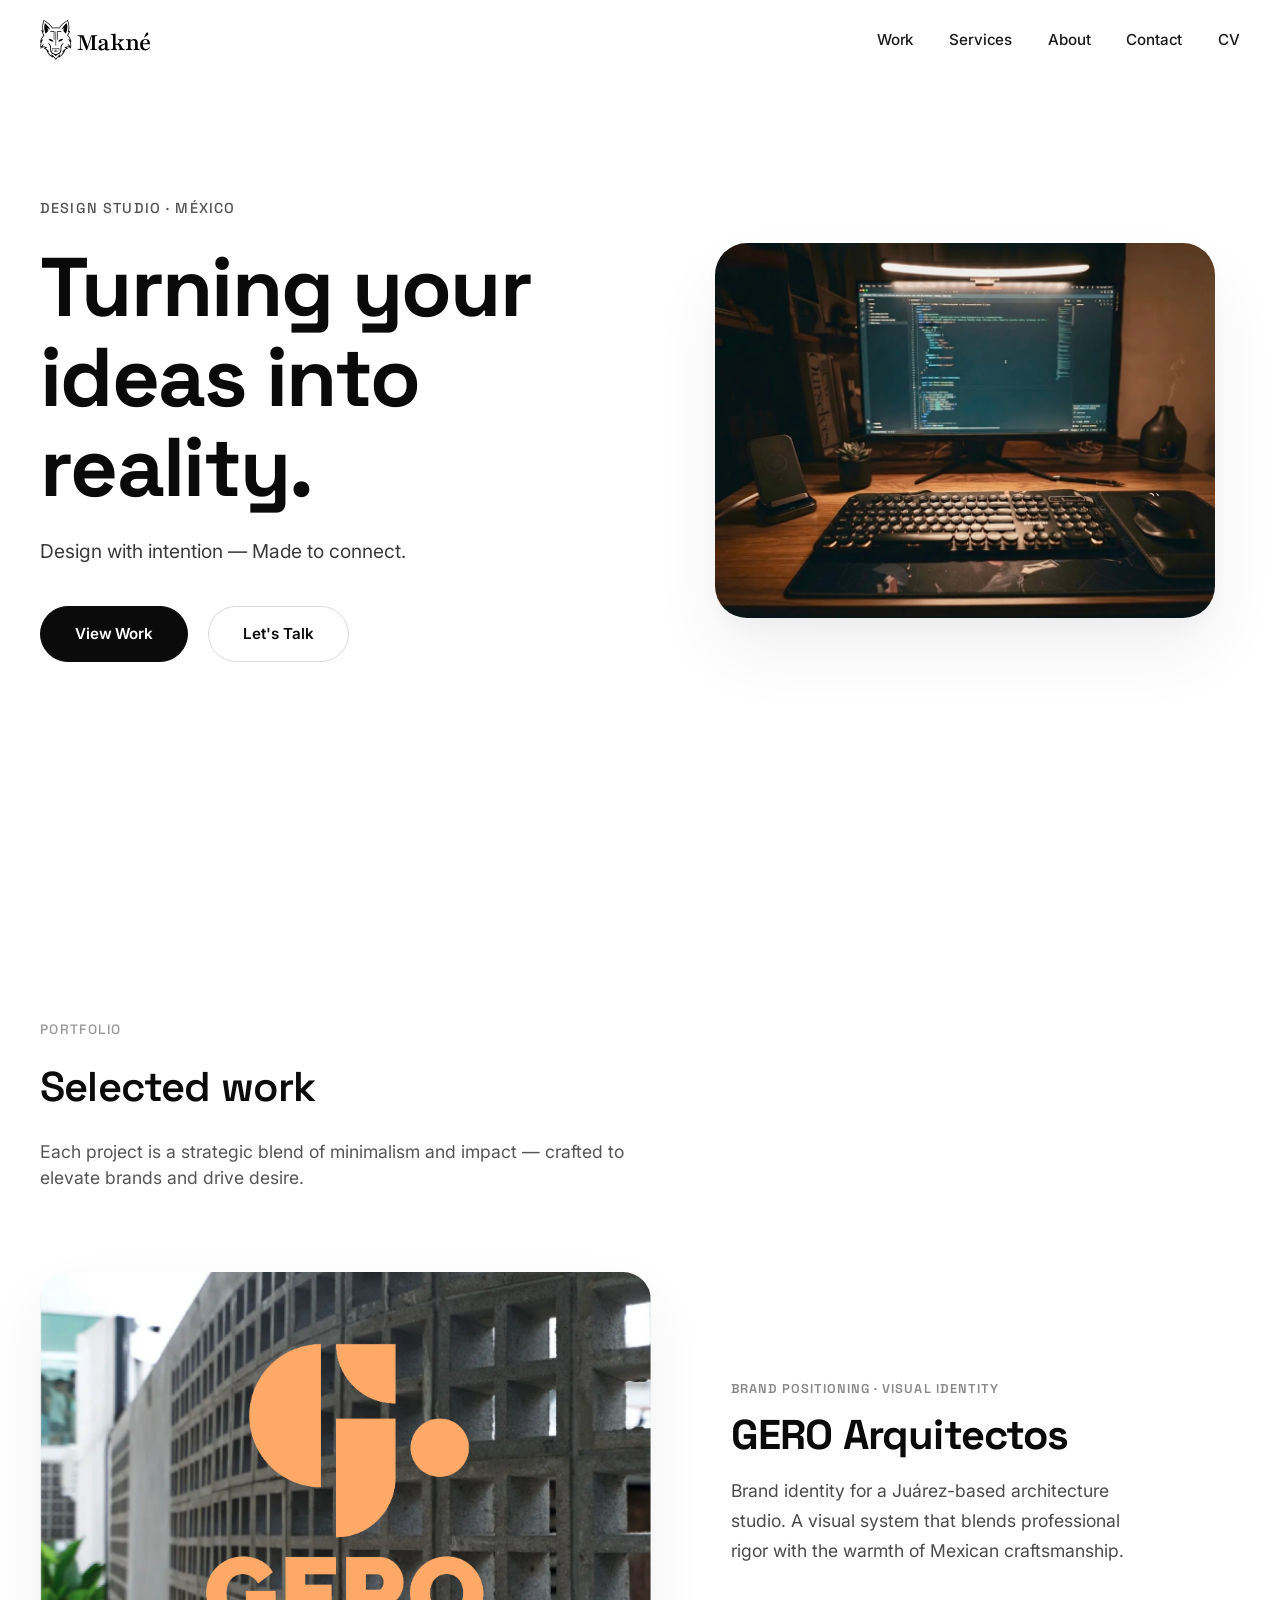
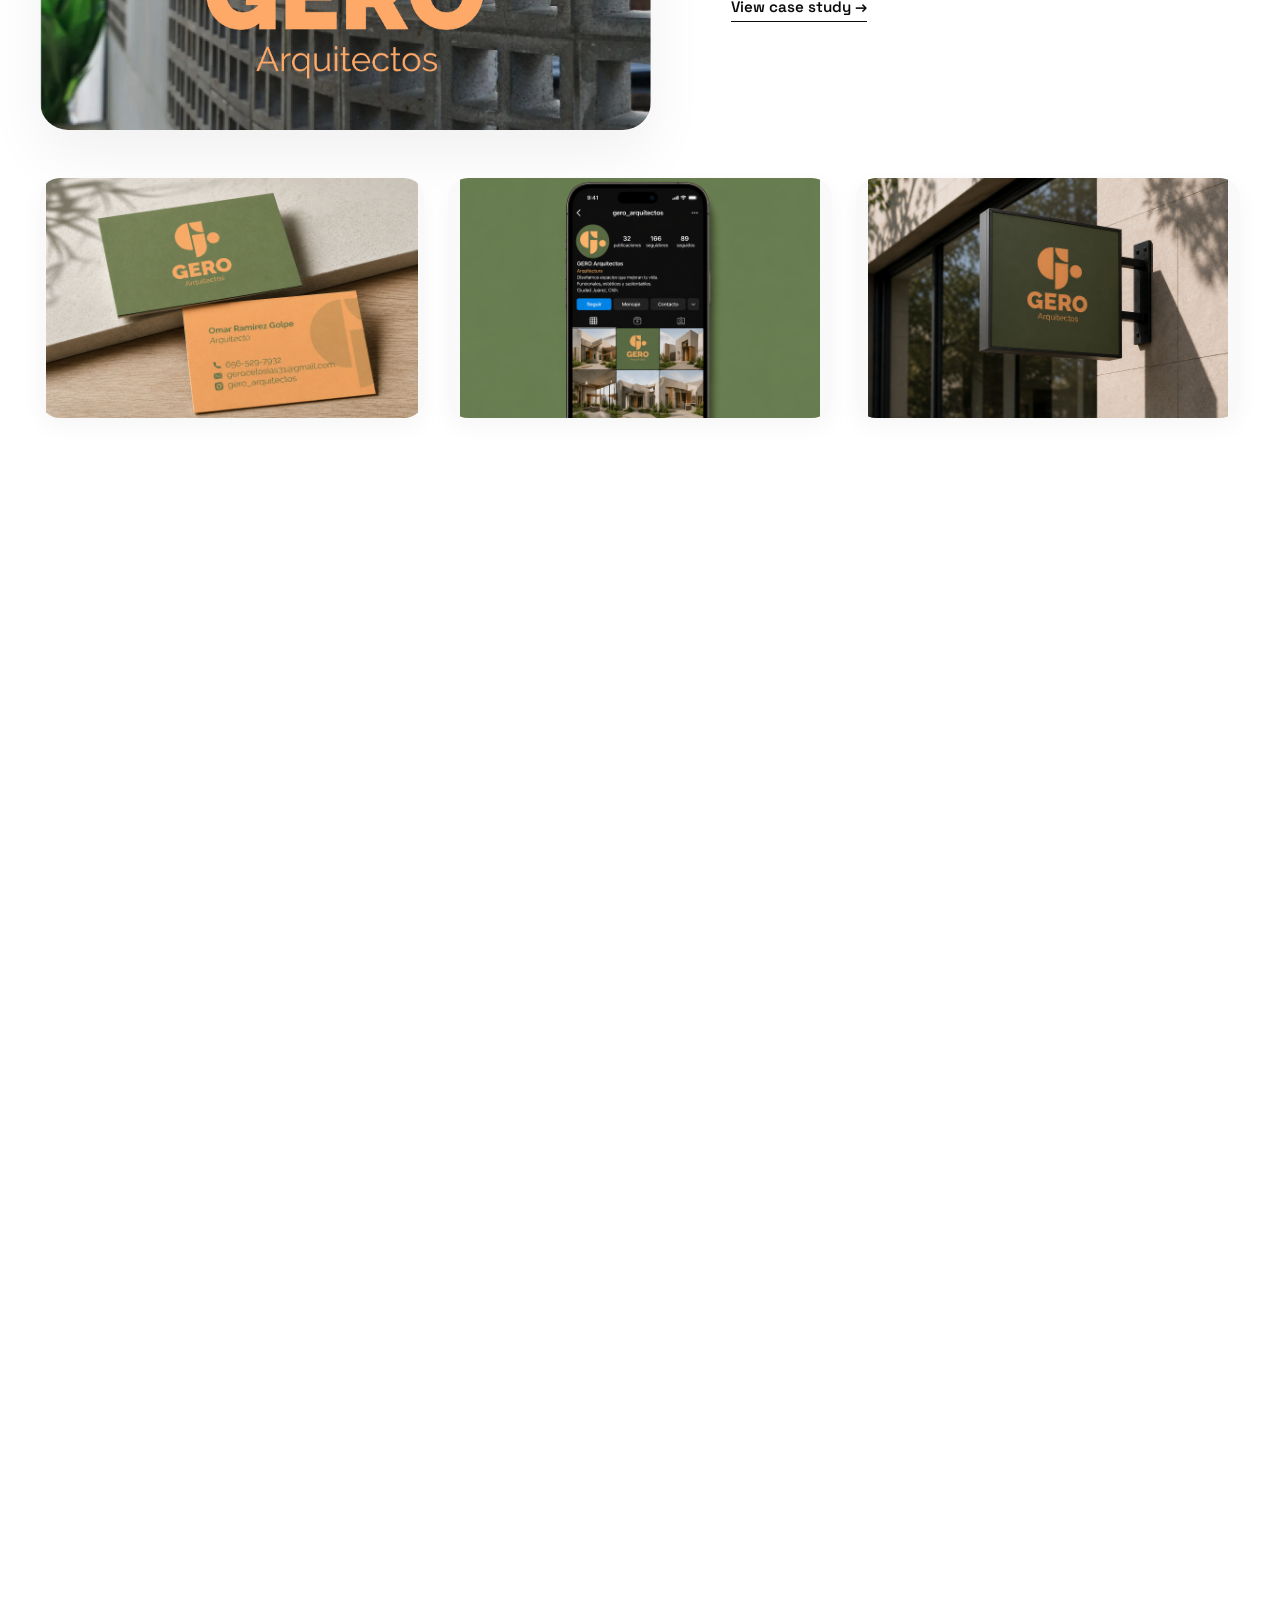
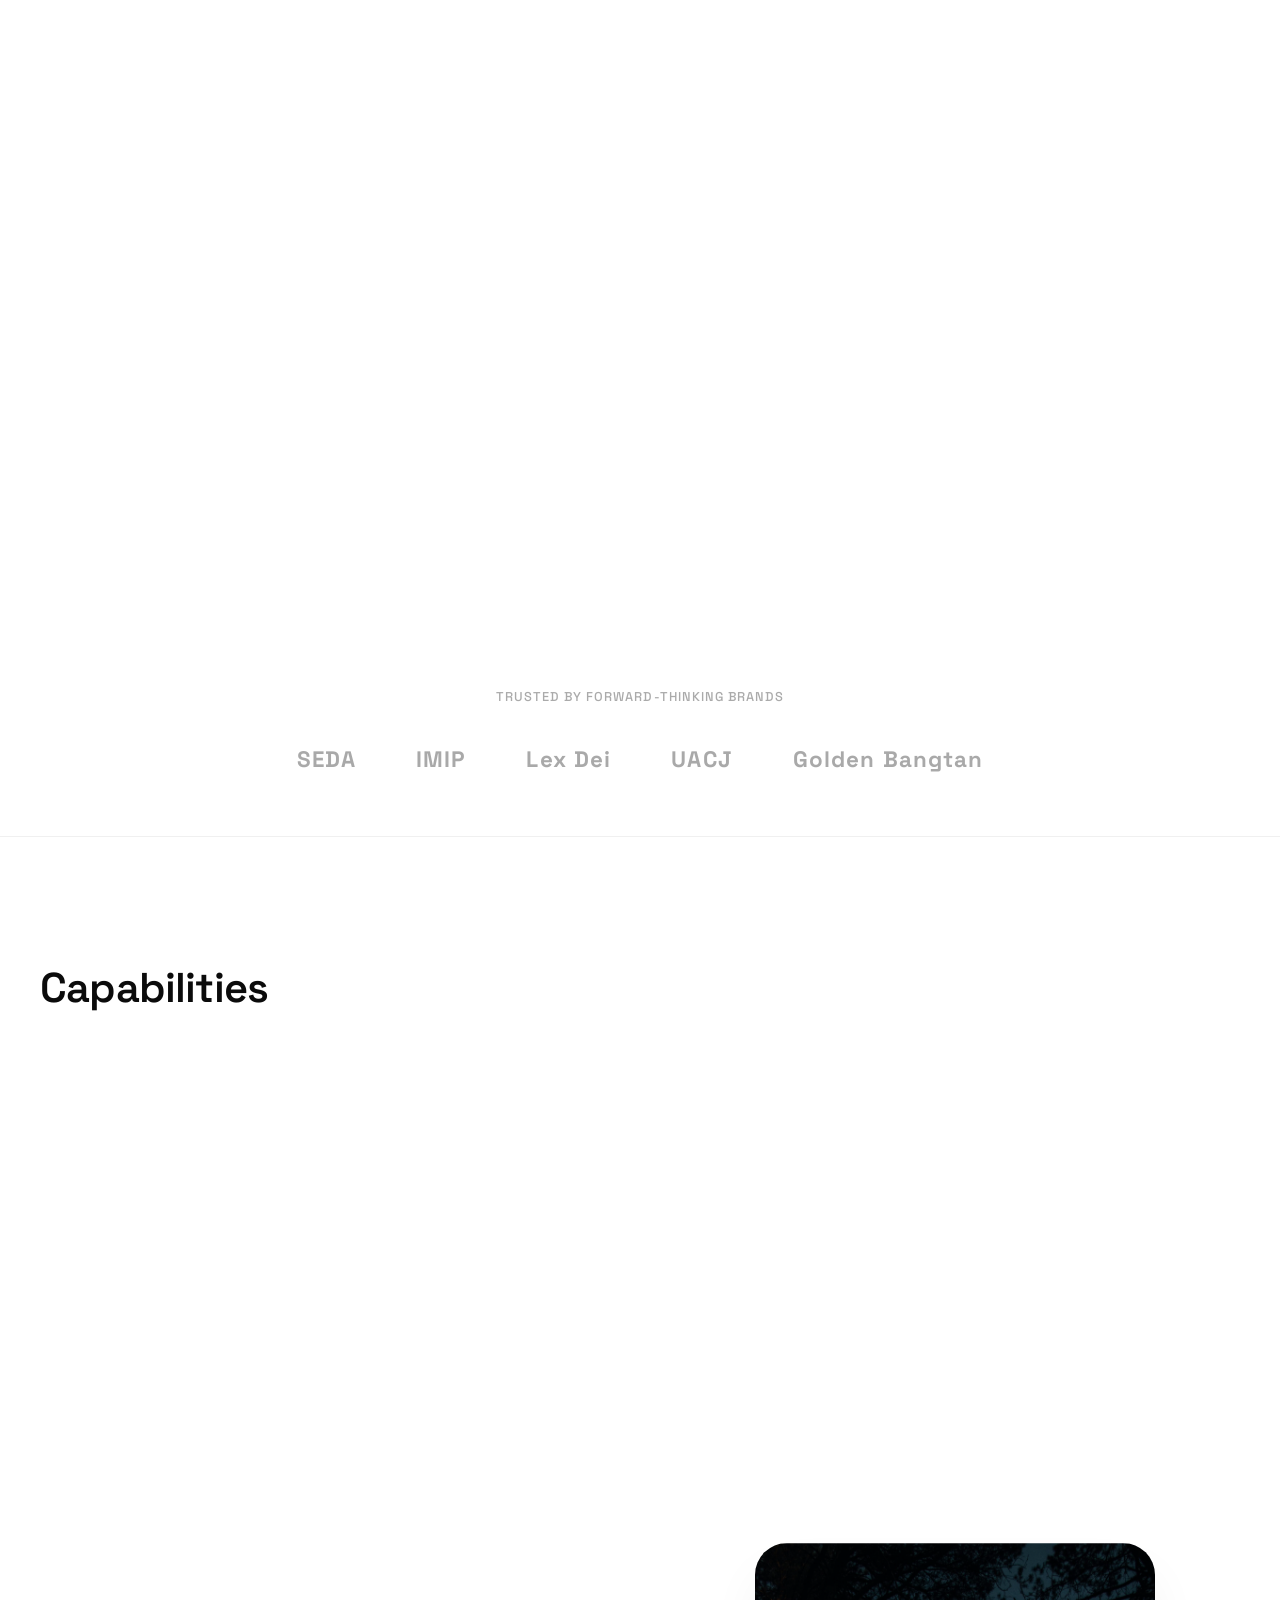
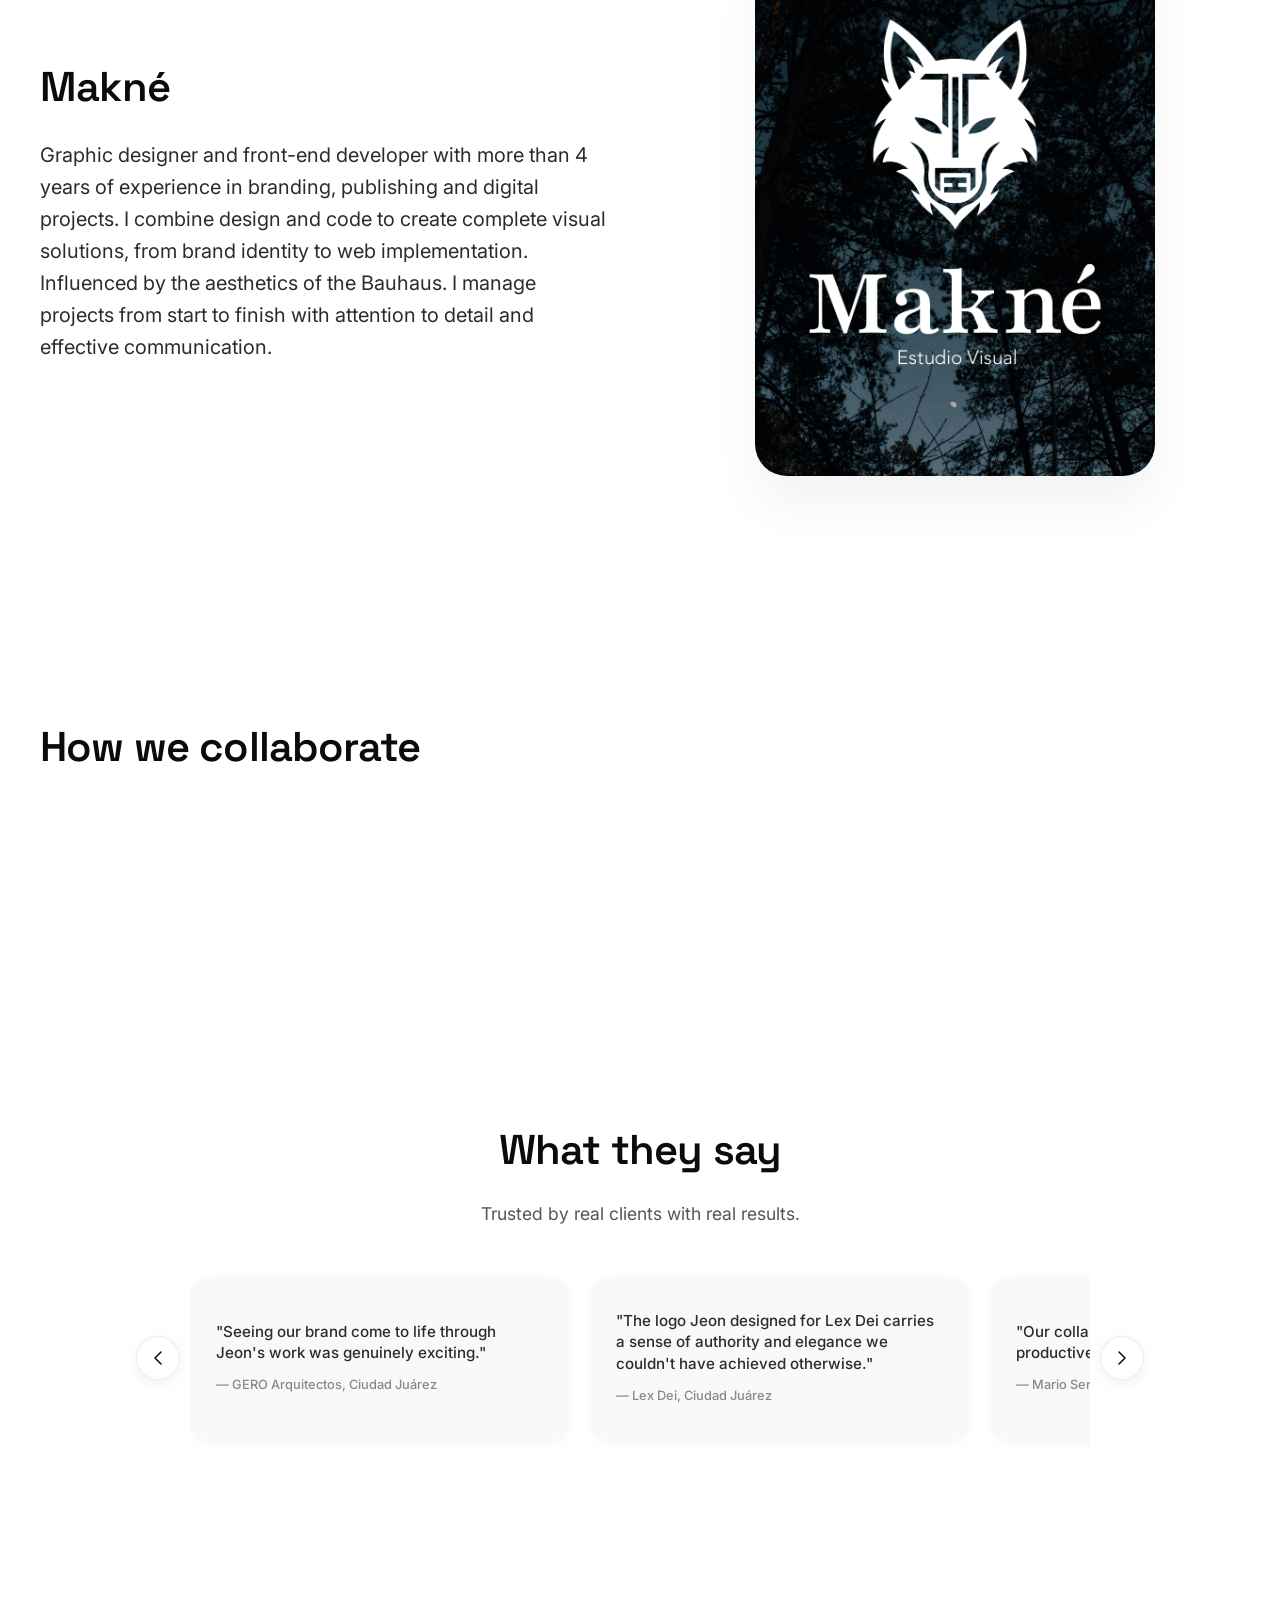
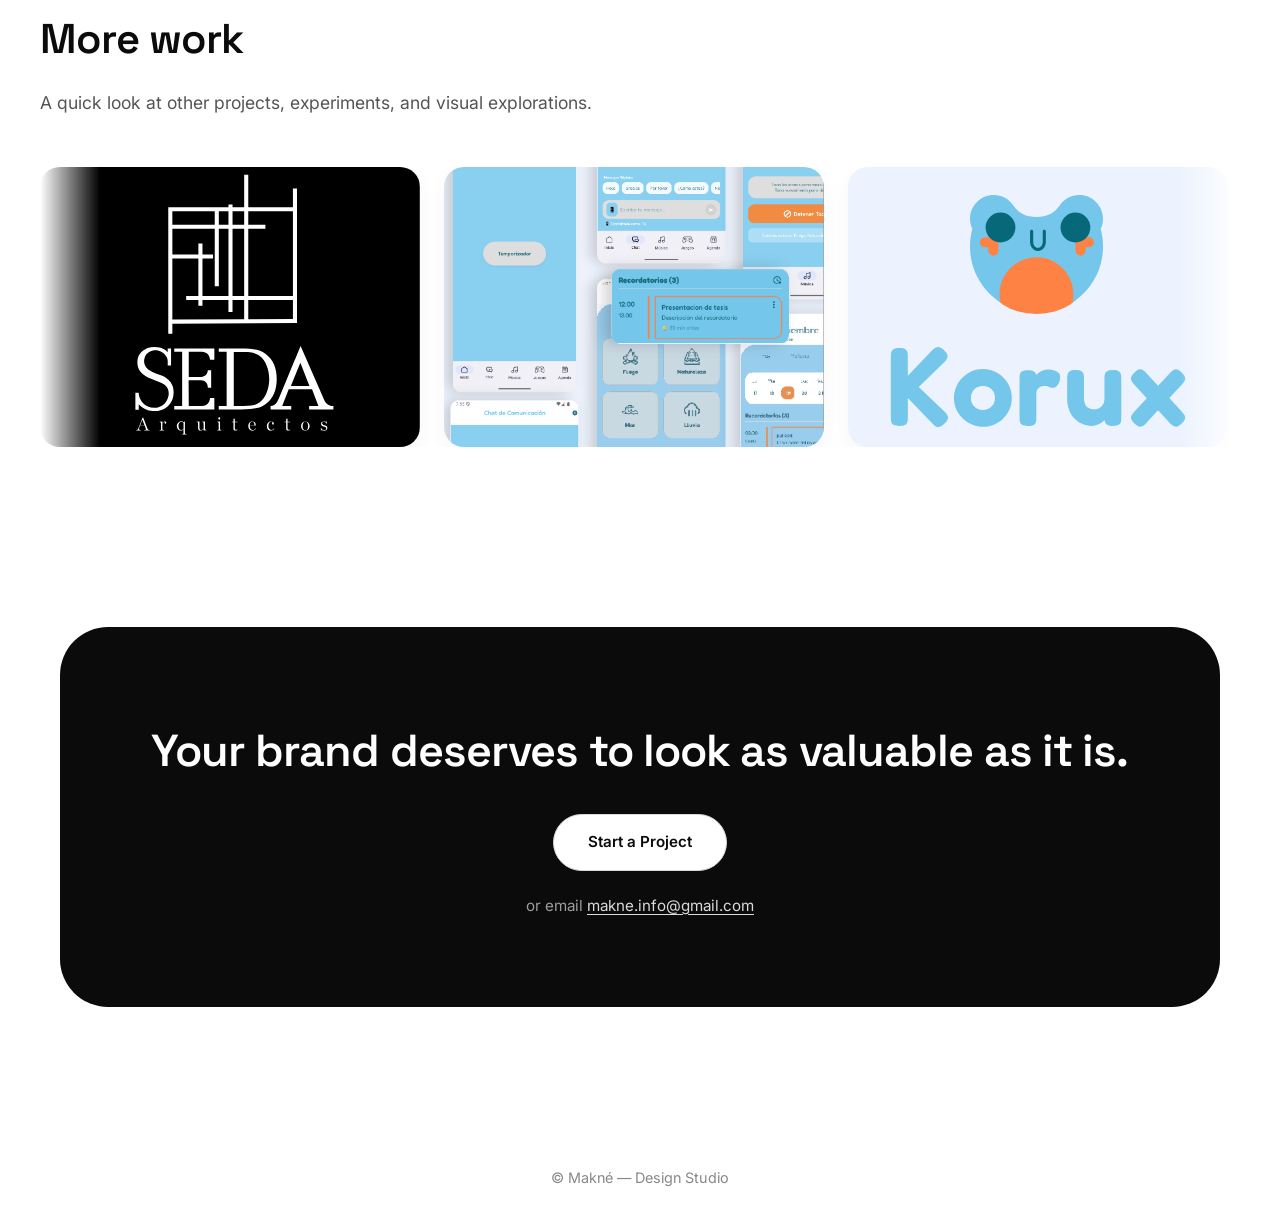
==== commit ea667462: "Change image format for Project 6 in carousel" ====
--- a/index.html
+++ b/index.html
@@ -240,7 +240,7 @@
             <div class="carousel-item"><img src="img/more-work-3.svg" alt="Project 3" loading="lazy"></div>
             <div class="carousel-item"><img src="img/more-work-4.png" alt="Project 4" loading="lazy"></div>
             <div class="carousel-item"><img src="img/more-work-5.png" alt="Project 5" loading="lazy"></div>
-            <div class="carousel-item"><img src="img/more-work-6.png" alt="Project 6" loading="lazy"></div>
+            <div class="carousel-item"><img src="img/more-work-6.jpg" alt="Project 6" loading="lazy"></div>
           </div>
         </div>
       </div>
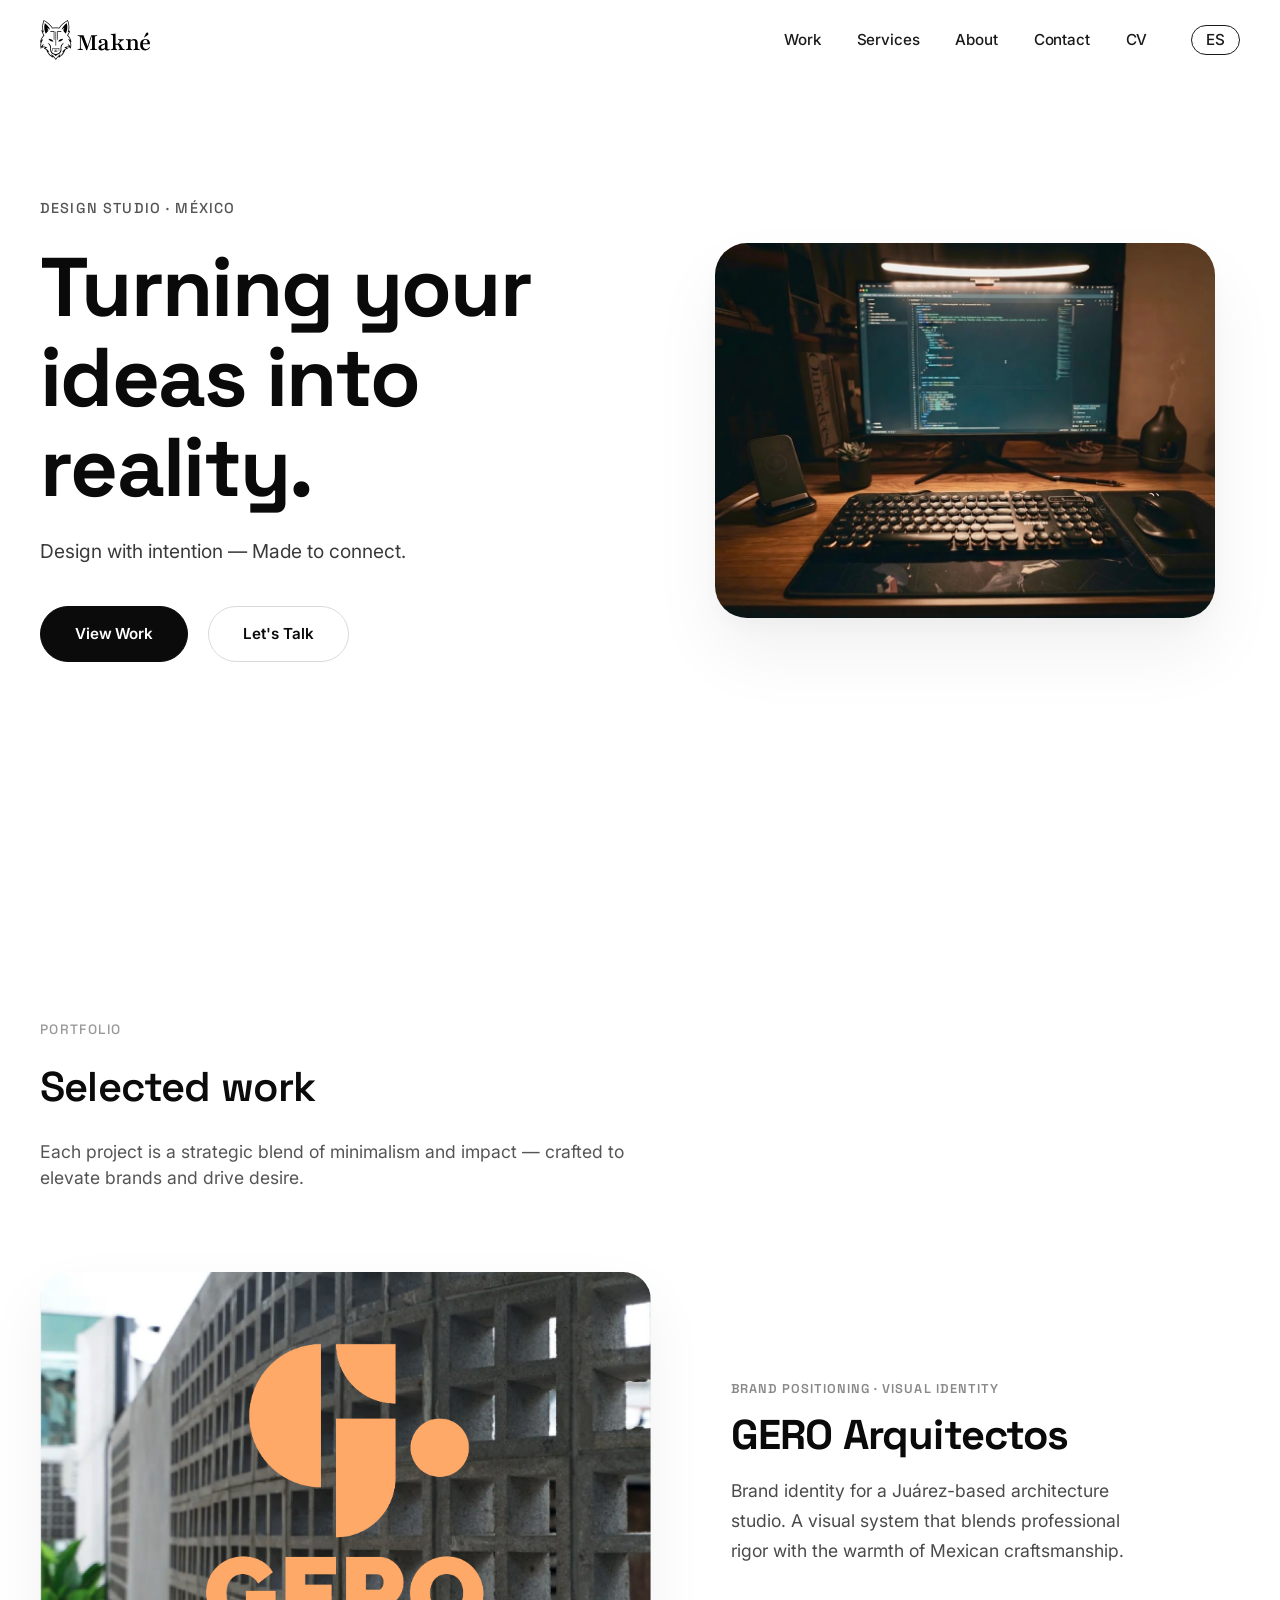
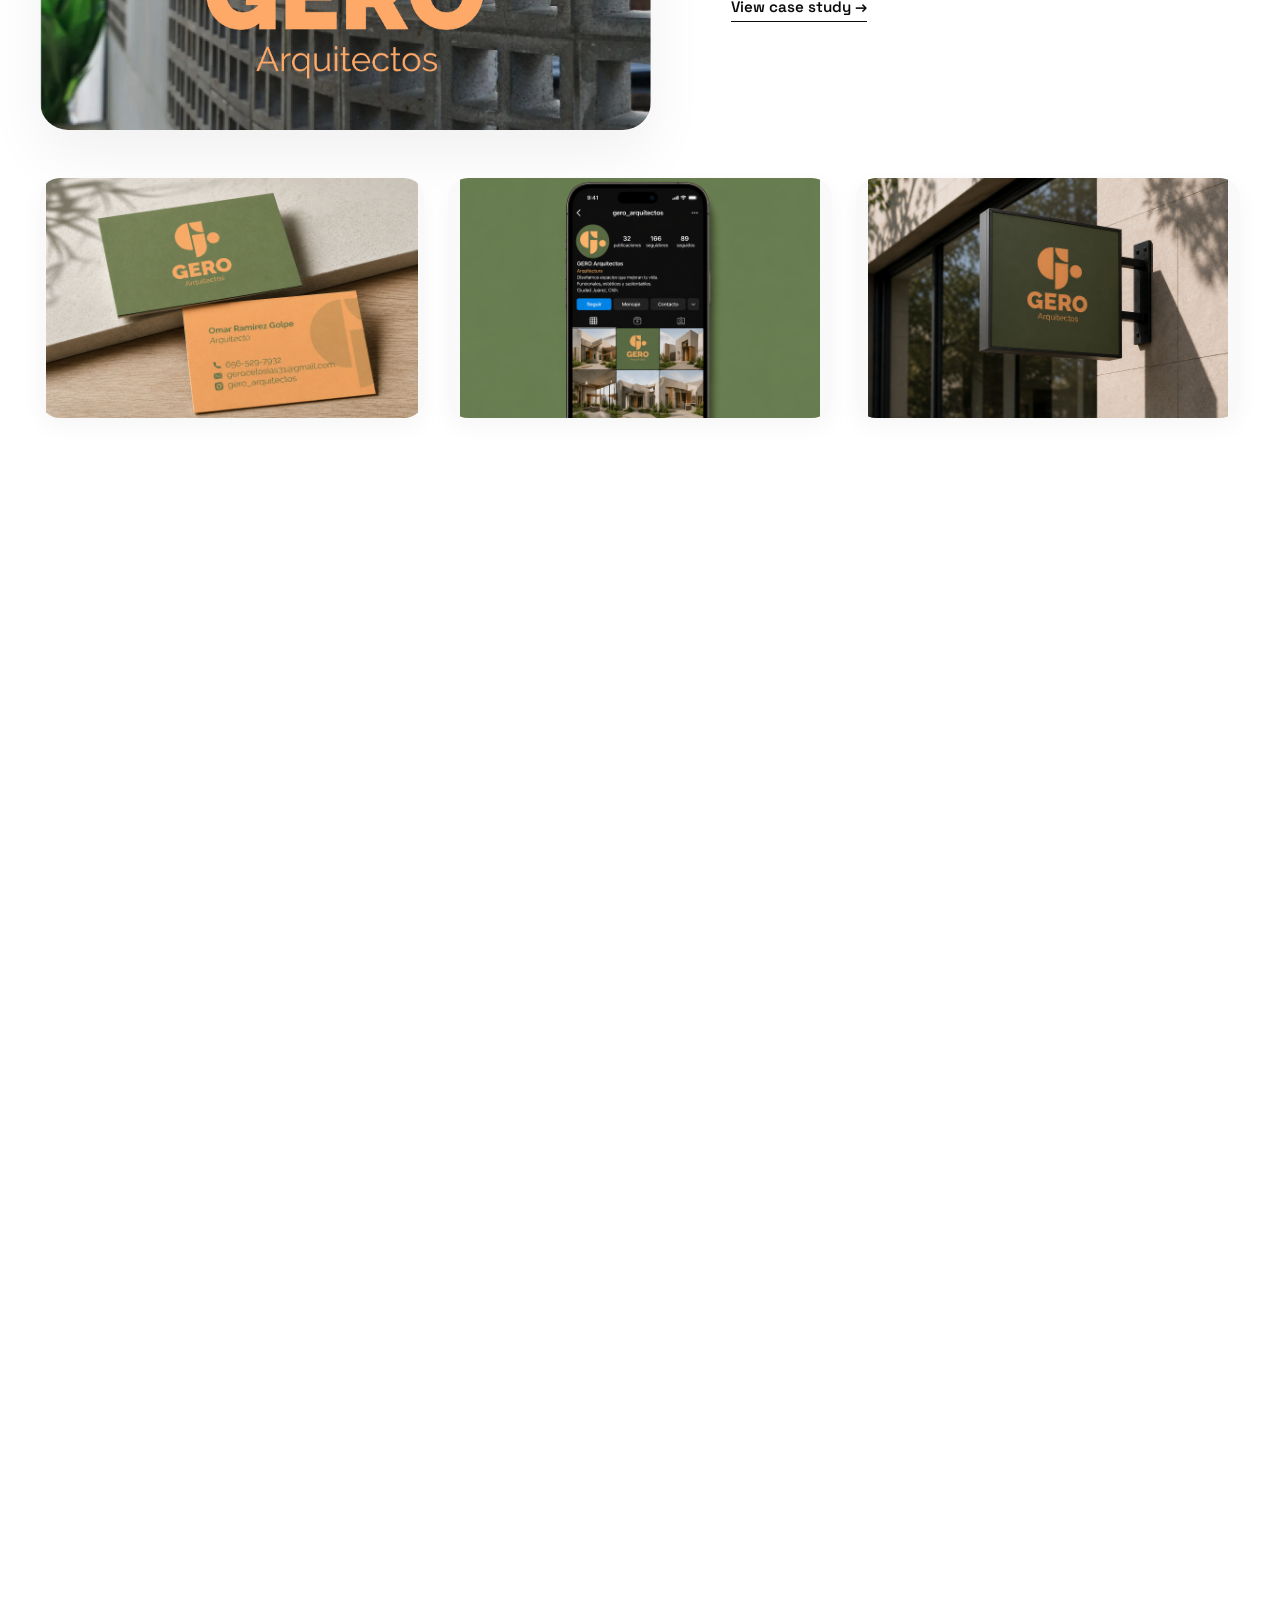
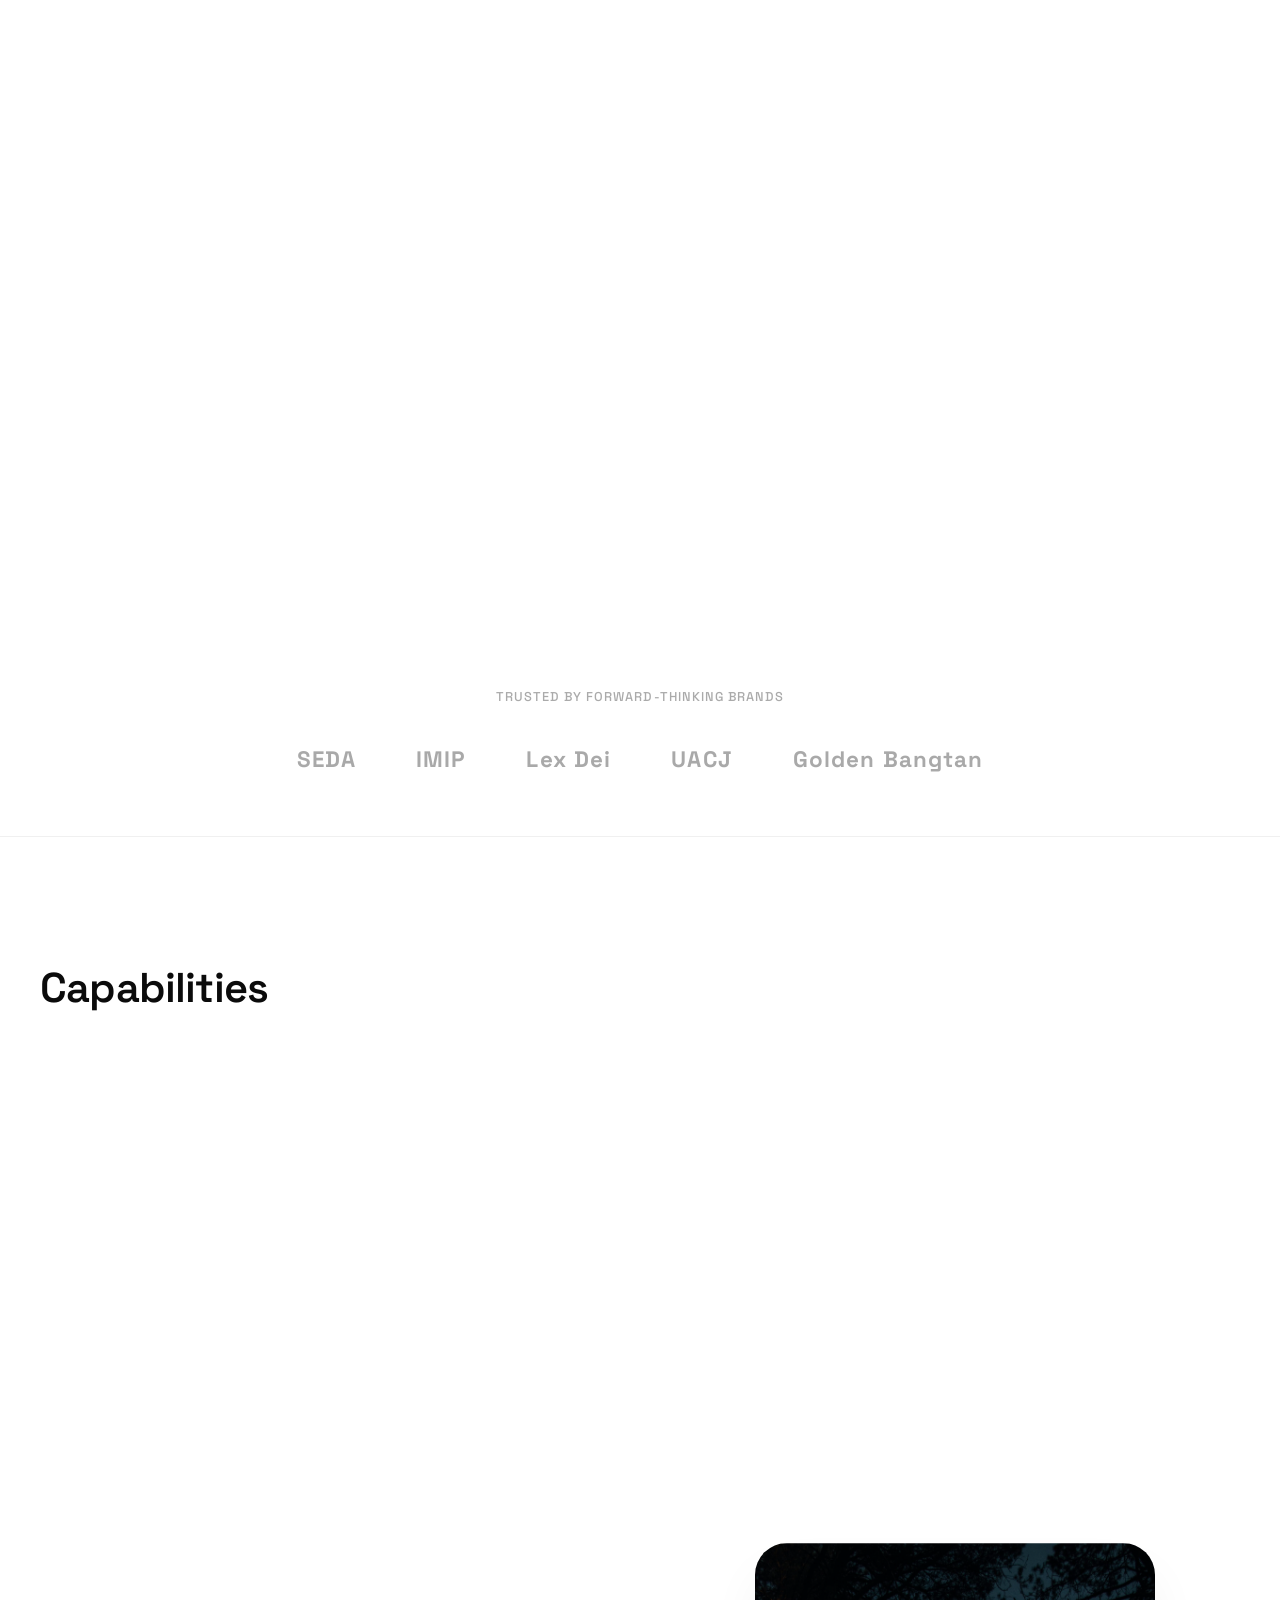
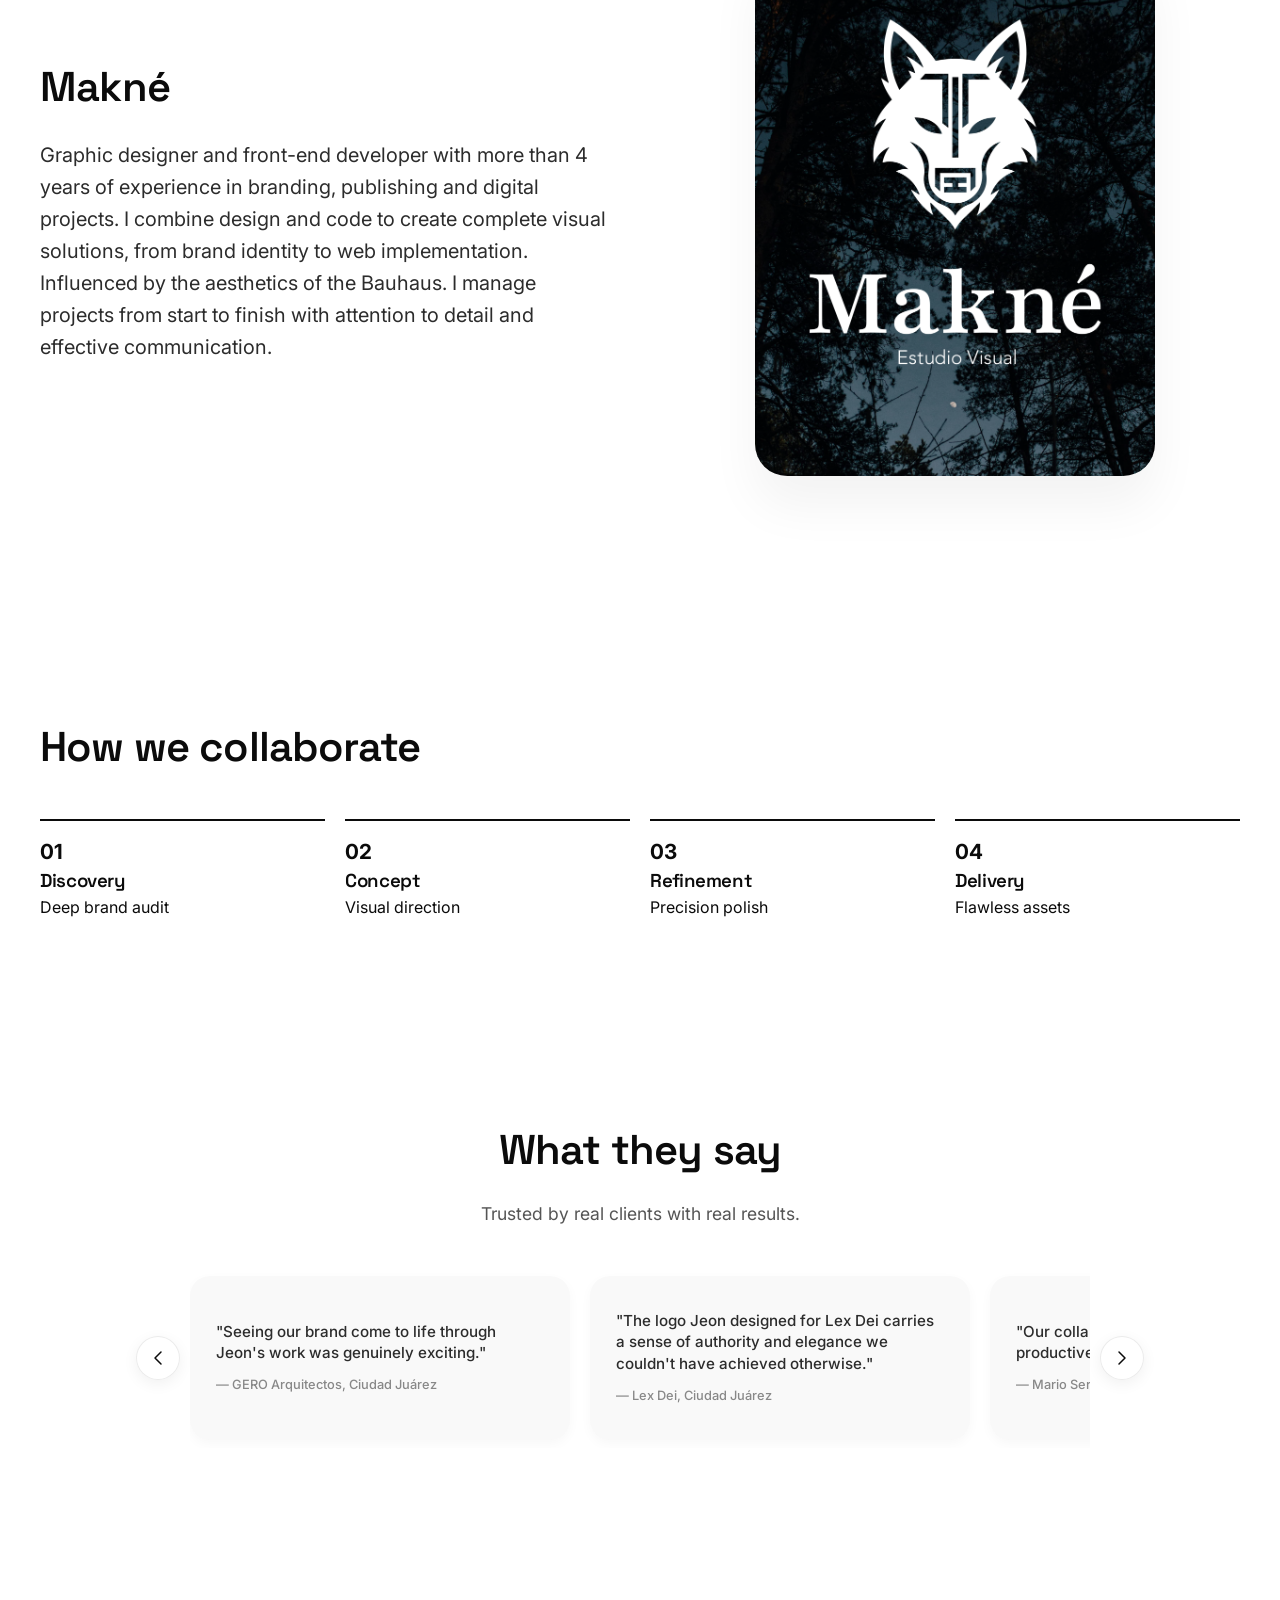
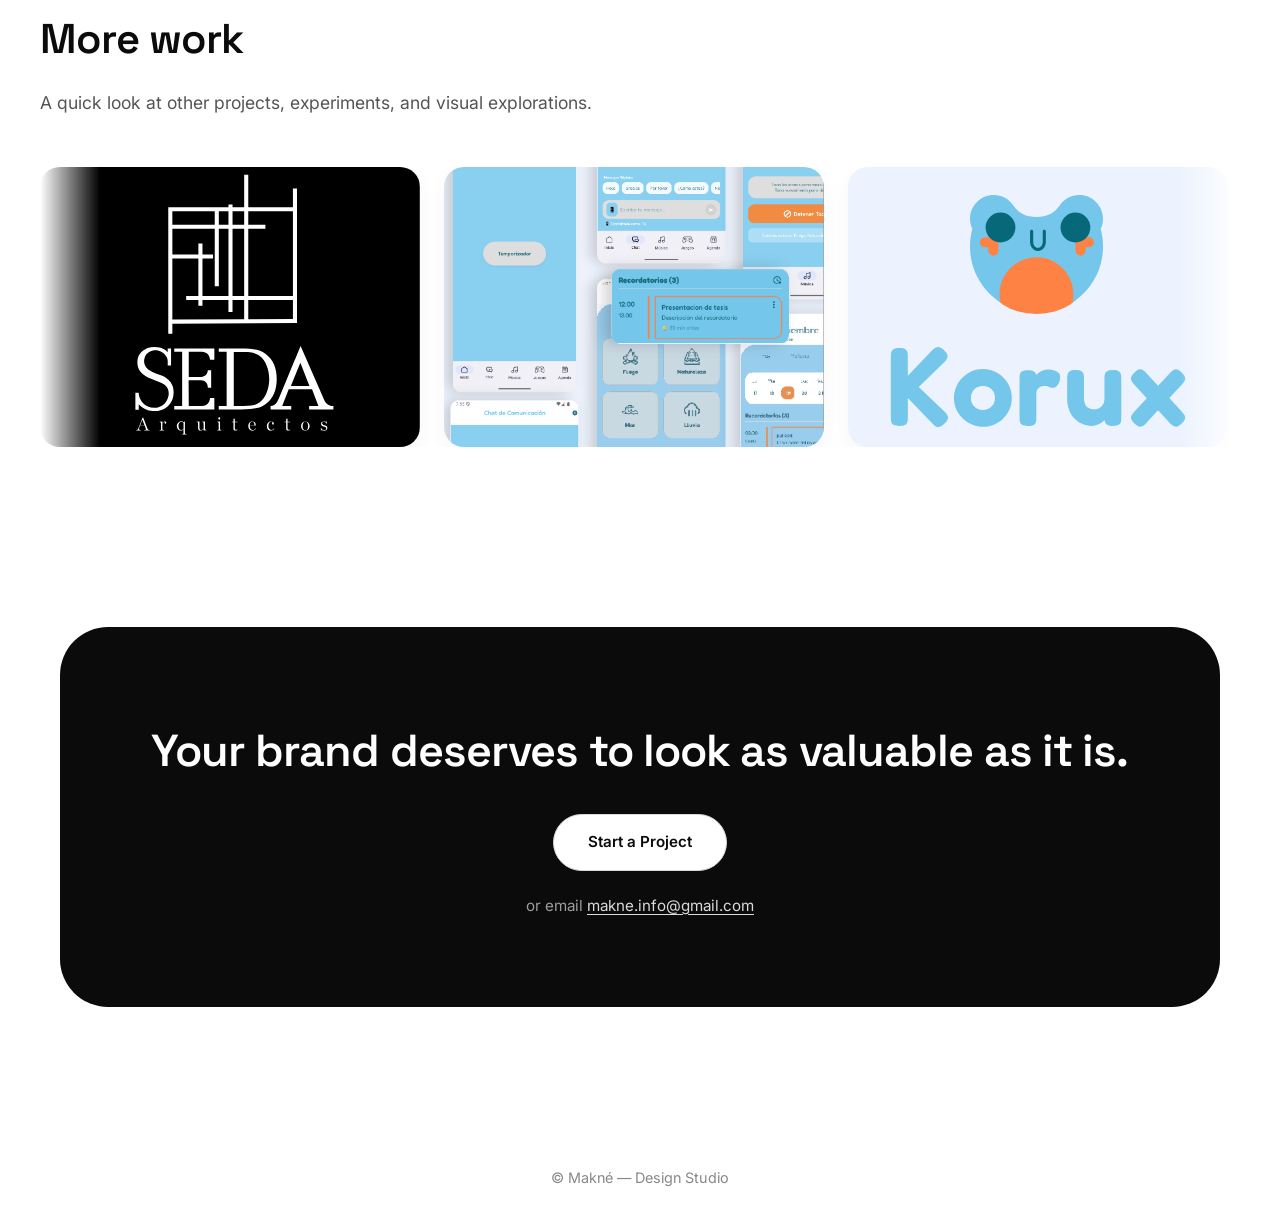
==== commit 215e06d4: "Save local changes before pull" ====
--- a/index.html
+++ b/index.html
@@ -1,10 +1,24 @@
 <!DOCTYPE html>
-<html lang="en">
+<html lang="en" style="visibility:hidden">
 <head>
   <meta charset="UTF-8">
   <meta name="viewport" content="width=device-width, initial-scale=1.0, viewport-fit=cover">
   <meta name="description" content="Elite freelance graphic designer crafting premium visuals for ambitious brands. Minimalism that sells.">
   <title>Makné | Graphic Designer</title>
+
+  <!-- Detección de idioma -->
+  <script src="js/lang-detect.js"></script>
+  <script>
+    setTimeout(function () {
+      document.documentElement.style.visibility = '';
+    }, 600);
+  </script>
+  <noscript><style>html{visibility:visible !important}</style></noscript>
+
+  <!-- hreflang -->
+  <link rel="alternate" hreflang="en" href="https://aaronswagd.github.io/makne/" />
+  <link rel="alternate" hreflang="es" href="https://aaronswagd.github.io/makne/es/" />
+  <link rel="alternate" hreflang="x-default" href="https://aaronswagd.github.io/makne/" />
 
   <!-- Open Graph -->
   <meta property="og:type" content="website">
@@ -27,6 +41,28 @@
   <link href="https://fonts.googleapis.com/css2?family=Inter:opsz,wght@14..32,400;14..32,500;14..32,600&family=Space+Grotesk:wght@400;500;600;700&display=swap" rel="stylesheet">
 
   <link rel="stylesheet" href="css/main.css">
+
+  <style>
+    .lang-toggle {
+      font-family: 'Inter', sans-serif;
+      font-size: 0.85rem;
+      font-weight: 600;
+      letter-spacing: 0.08em;
+      background: transparent;
+      border: 1px solid currentColor;
+      border-radius: 40px;
+      padding: 6px 14px;
+      cursor: pointer;
+      color: inherit;
+      line-height: 1;
+      transition: opacity 0.2s ease;
+      margin-left: 8px;
+      text-decoration: none;
+      display: inline-flex;
+      align-items: center;
+    }
+    .lang-toggle:hover { opacity: 0.7; }
+  </style>
 </head>
 <body>
 
@@ -42,6 +78,7 @@
         <a href="#about">About</a>
         <a href="#contact">Contact</a>
         <a href="cv.html">CV</a>
+        <a href="es/" class="lang-toggle" data-lang-switch="es" aria-label="Cambiar a español">ES</a>
       </div>
     </div>
   </nav>
@@ -56,7 +93,7 @@
           <p class="hero-sub">Design with intention — Made to connect.</p>
           <div class="cta-group">
             <a href="#work" class="btn-primary">View Work</a>
-            <a href="https://wa.me/526563580671?text=Hi%20Jeon,%20I'm%20interested%20in%20a%20design%20project" target="_blank" rel="noopener noreferrer" class="btn-secondary">Let's Talk</a>
+            <a href="https://wa.me/526563580671?text=Hi%20Makné,%20I'm%20interested%20in%20a%20design%20project" target="_blank" rel="noopener noreferrer" class="btn-secondary">Let's Talk</a>
           </div>
         </div>
         <div class="hero-visual">
@@ -68,14 +105,13 @@
     <!-- ========== SELECTED WORK ========== -->
     <section id="work" class="portfolio-section">
       <div class="container">
-
         <div class="portfolio-header">
           <span class="portfolio-label">Portfolio</span>
           <h2 class="section-title">Selected work</h2>
           <p class="section-sub">Each project is a strategic blend of minimalism and impact — crafted to elevate brands and drive desire.</p>
         </div>
 
-        <!-- ===== PROJECT 01: GERO Arquitectos ===== -->
+        <!-- PROJECT 01: GERO -->
         <div class="project-card reveal">
           <div class="project-layout project-layout--image-left">
             <div class="project-hero-image">
@@ -84,9 +120,7 @@
             <div class="project-info">
               <span class="project-category">Brand Positioning · Visual Identity</span>
               <h3 class="project-title">GERO Arquitectos</h3>
-              <p class="project-description">
-                Brand identity for a Juárez-based architecture studio. A visual system that blends professional rigor with the warmth of Mexican craftsmanship.
-              </p>
+              <p class="project-description">Brand identity for a Juárez-based architecture studio. A visual system that blends professional rigor with the warmth of Mexican craftsmanship.</p>
               <a href="case-study-gero.html" class="project-link">View case study →</a>
             </div>
           </div>
@@ -97,25 +131,22 @@
           </div>
         </div>
 
-        <!-- ===== PROJECT 02: IMIP ===== -->
+        <!-- PROJECT 02: IMIP -->
         <div class="project-card reveal">
           <div class="project-layout project-layout--image-right">
             <div class="project-info">
               <span class="project-category">Editorial · Data Visualization</span>
               <h3 class="project-title">IMIP</h3>
-              <p class="project-description">
-                Complete color system, interior layout, and data graphics for the official 2024 municipal planning report. Published with name credit.
-              </p>
+              <p class="project-description">Complete color system, interior layout, and data graphics for the official 2024 municipal planning report. Published with name credit.</p>
               <a href="case-study-imip.html" class="project-link">View case study →</a>
             </div>
             <div class="project-hero-image">
               <img src="img/imip-hero.jpg" alt="IMIP editorial design" loading="lazy">
             </div>
           </div>
-          </div>
-         
-
-        <!-- ===== PROJECT 03: Meet Me Here Magazine ===== -->
+        </div>
+
+        <!-- PROJECT 03: Meet Me Here -->
         <div class="project-card project-card--full reveal">
           <div class="project-layout-full">
             <div class="project-hero-full">
@@ -124,9 +155,7 @@
             <div class="project-info-full">
               <span class="project-category">Magazine · Art Direction</span>
               <h3 class="project-title">Meet Me Here</h3>
-              <p class="project-description">
-                Magazine layout and art direction for a US-based independent publication. Typography, photography, and narrative in perfect balance.
-              </p>
+              <p class="project-description">Magazine layout and art direction for a US-based independent publication. Typography, photography, and narrative in perfect balance.</p>
               <a href="case-study-meetmehere.html" class="project-link">View case study →</a>
             </div>
           </div>
@@ -134,7 +163,7 @@
       </div>
     </section>
 
-    <!-- ========== TRUSTED BY ========== -->
+    <!-- ========== TRUSTED ========== -->
     <section class="trusted-section">
       <div class="container">
         <p class="trusted-label">Trusted by forward-thinking brands</p>
@@ -252,9 +281,7 @@
         <div class="final-cta">
           <h2>Your brand deserves to look as valuable as it is.</h2>
           <a href="https://wa.me/526563580671?text=Hi%20Makné,%20I'm%20interested%20in%20a%20design%20project" class="btn-cta" target="_blank" rel="noopener noreferrer">Start a Project</a>
-          <p class="contact-email">
-            or email <a href="mailto:makne.info@gmail.com?subject=Design%20Project%20Inquiry">makne.info@gmail.com</a>
-          </p>
+          <p class="contact-email">or email <a href="mailto:makne.info@gmail.com?subject=Design%20Project%20Inquiry">makne.info@gmail.com</a></p>
         </div>
       </div>
     </section>
@@ -262,10 +289,10 @@
 
   <footer class="footer">
     <div class="container">
-      <p>© <span id="year"></span> Makné — Design Studio
+      <p>© <span id="year"></span> Makné — Design Studio</p>
     </div>
   </footer>
 
   <script src="js/main.js"></script>
 </body>
-</html>
+</html>
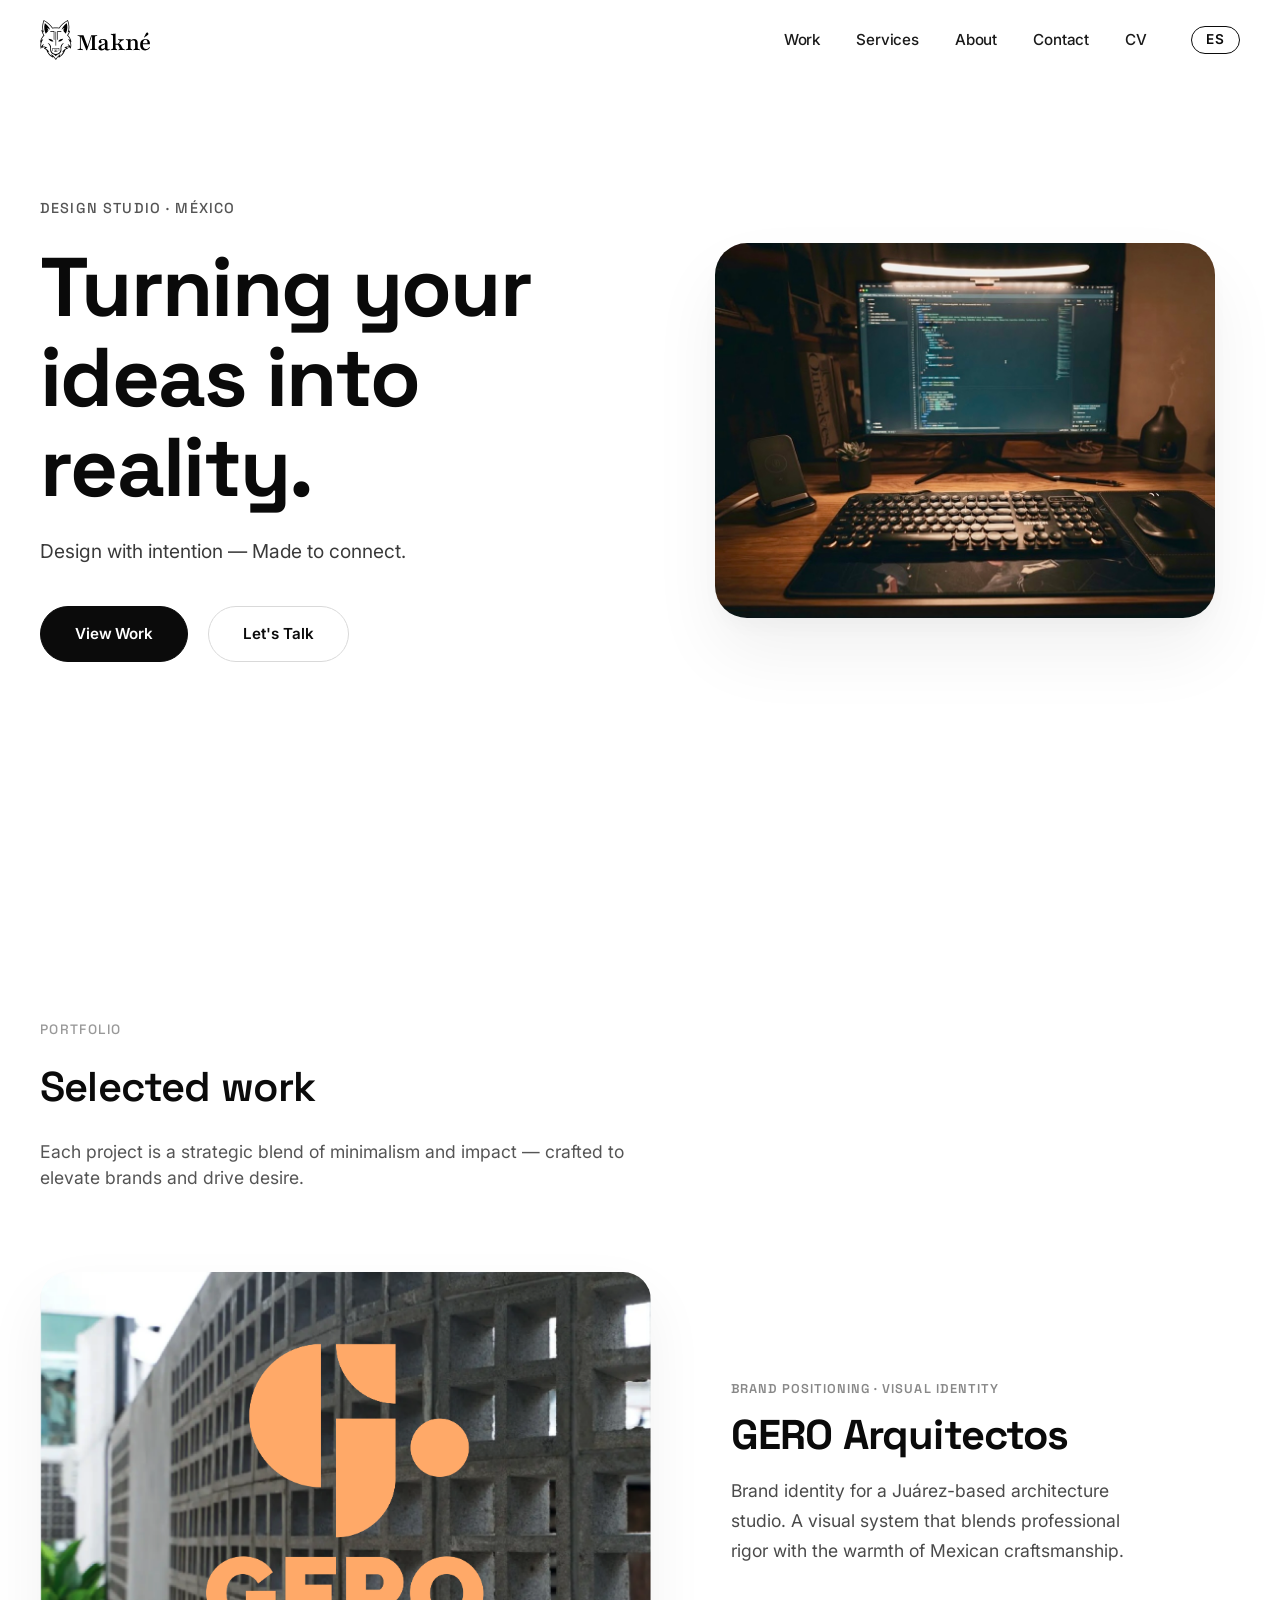
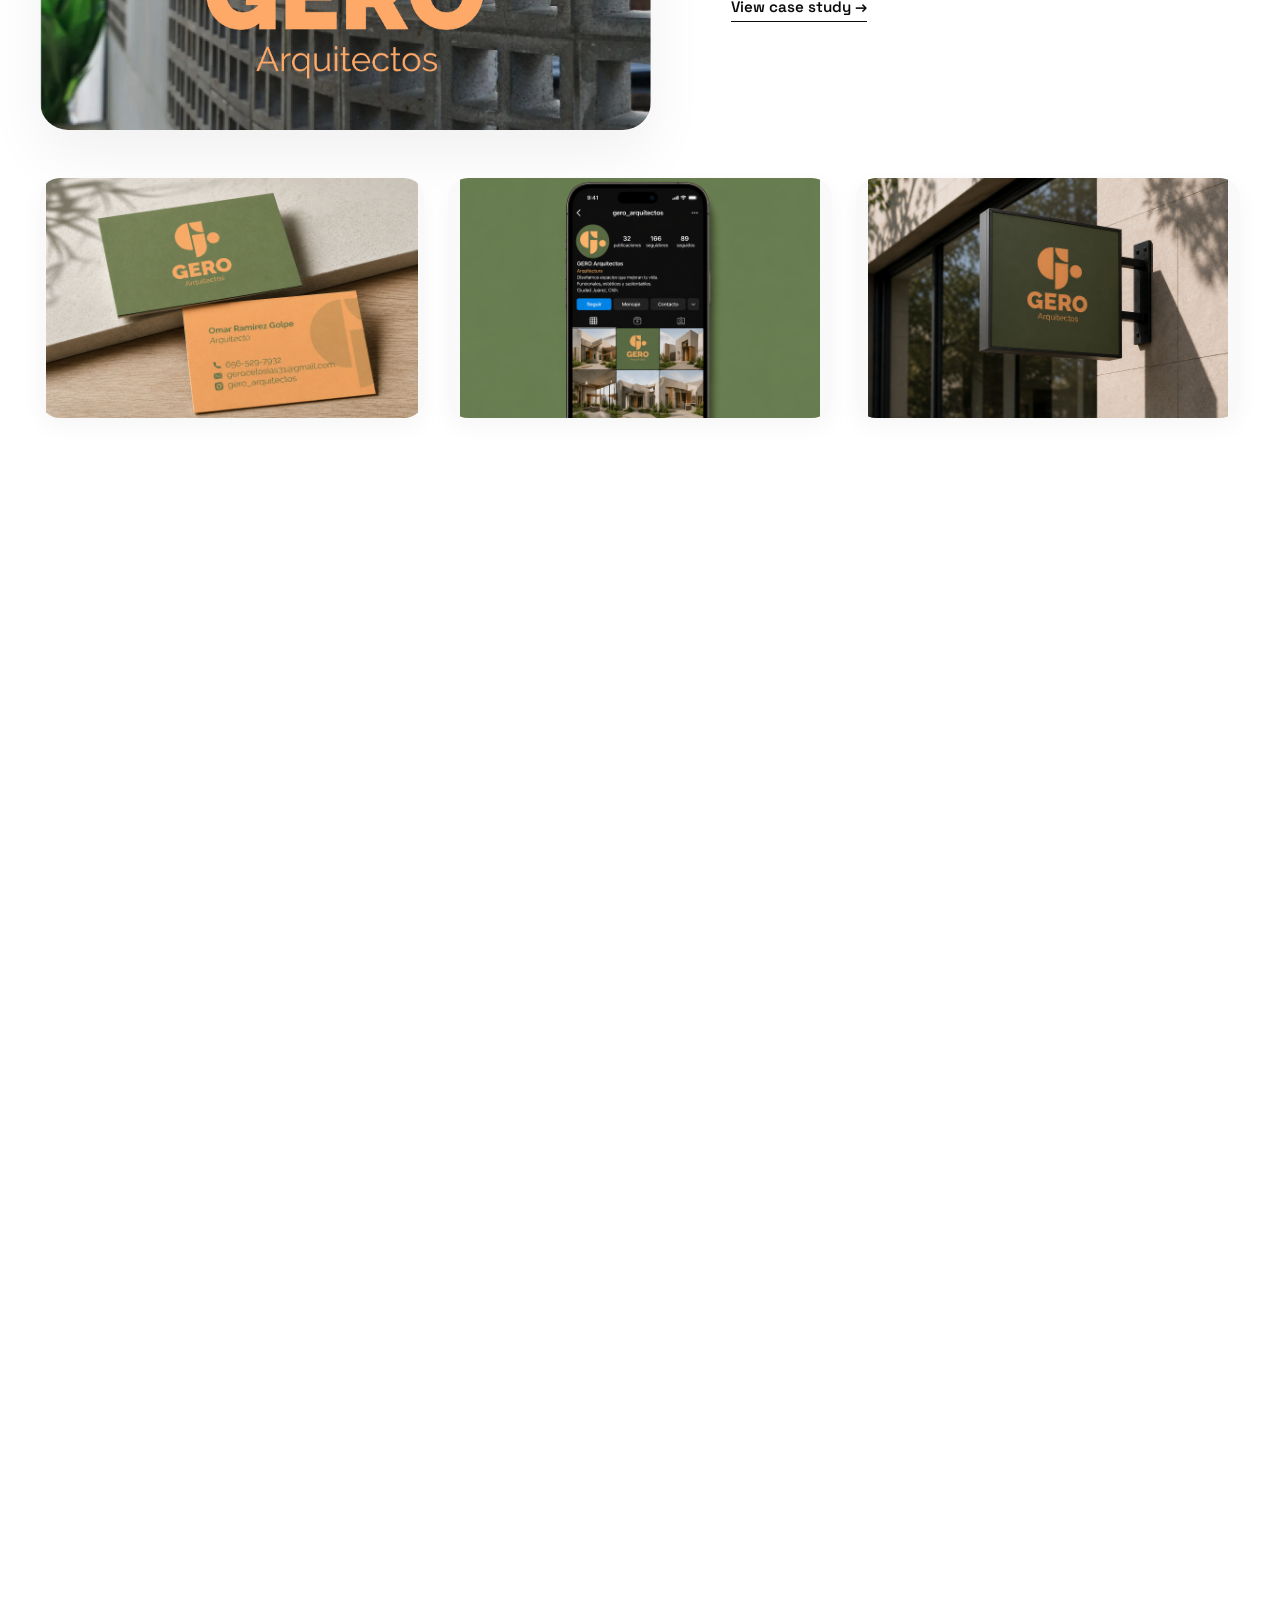
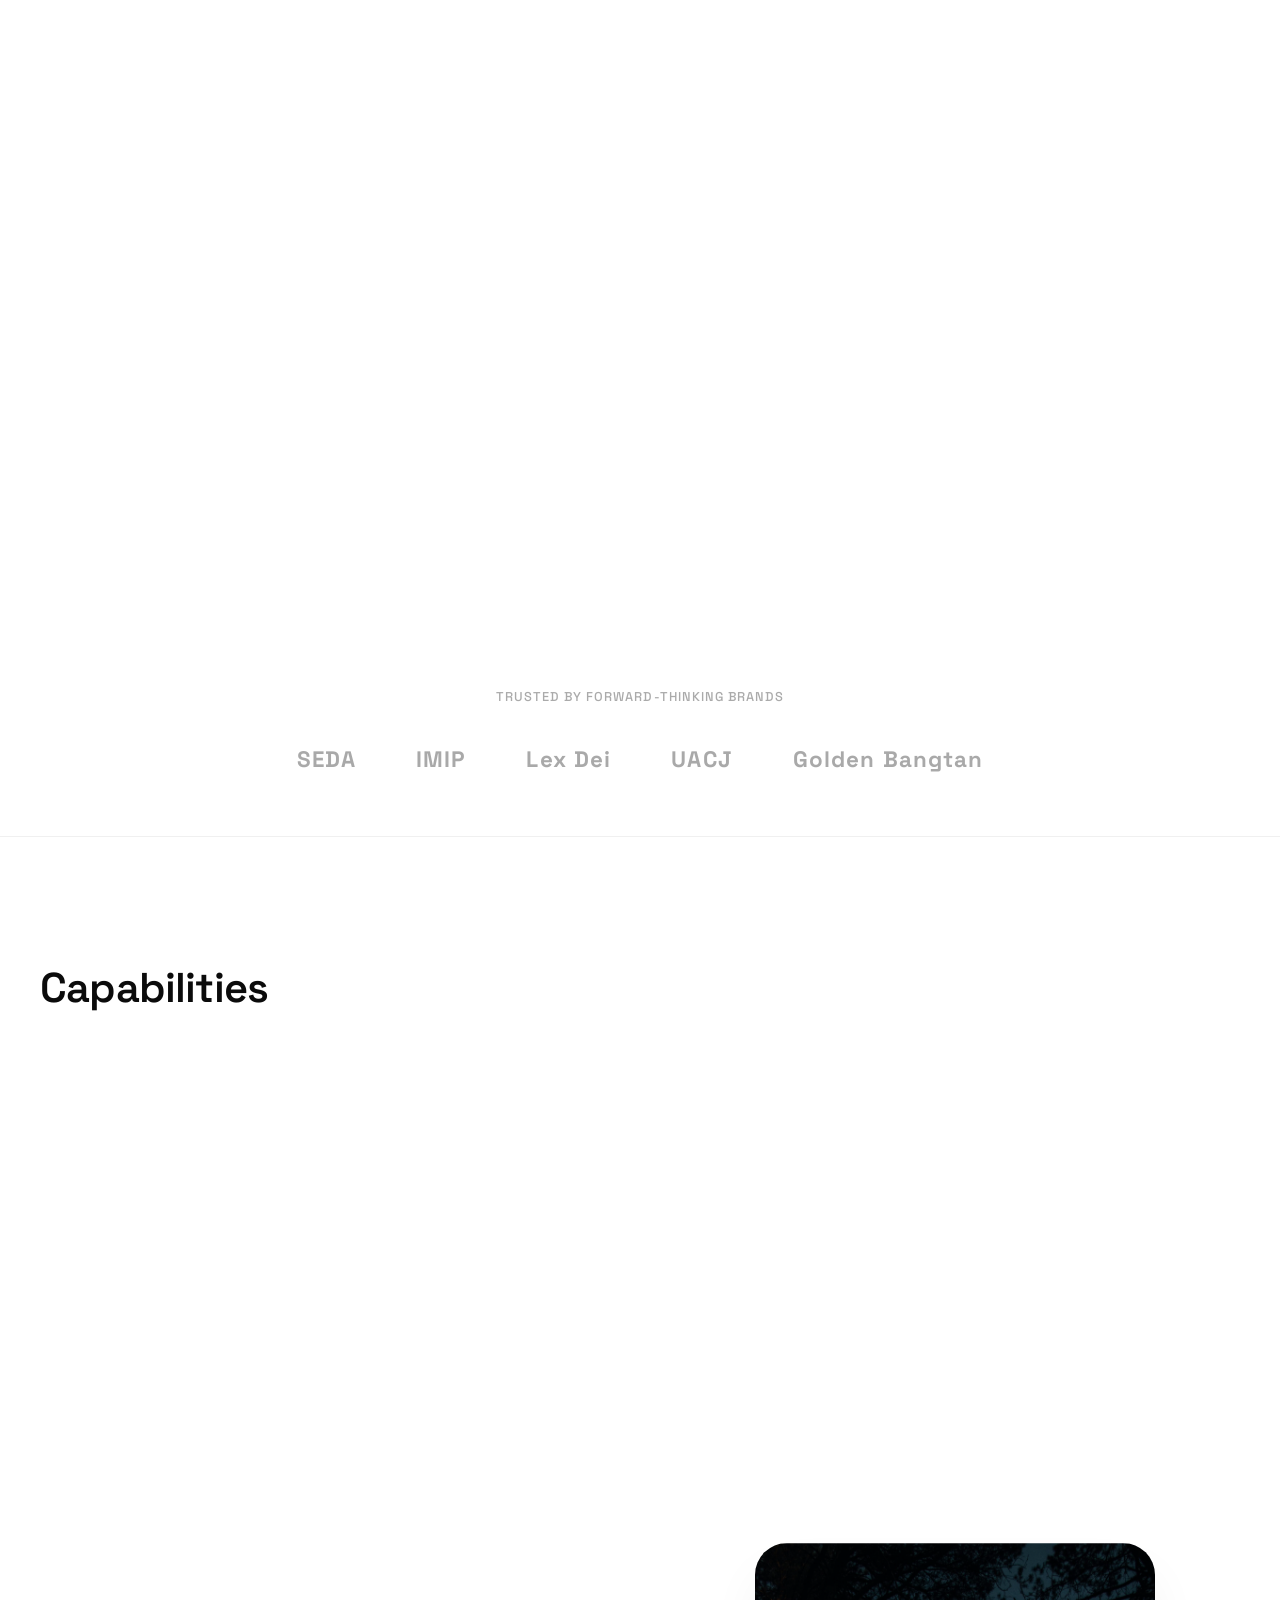
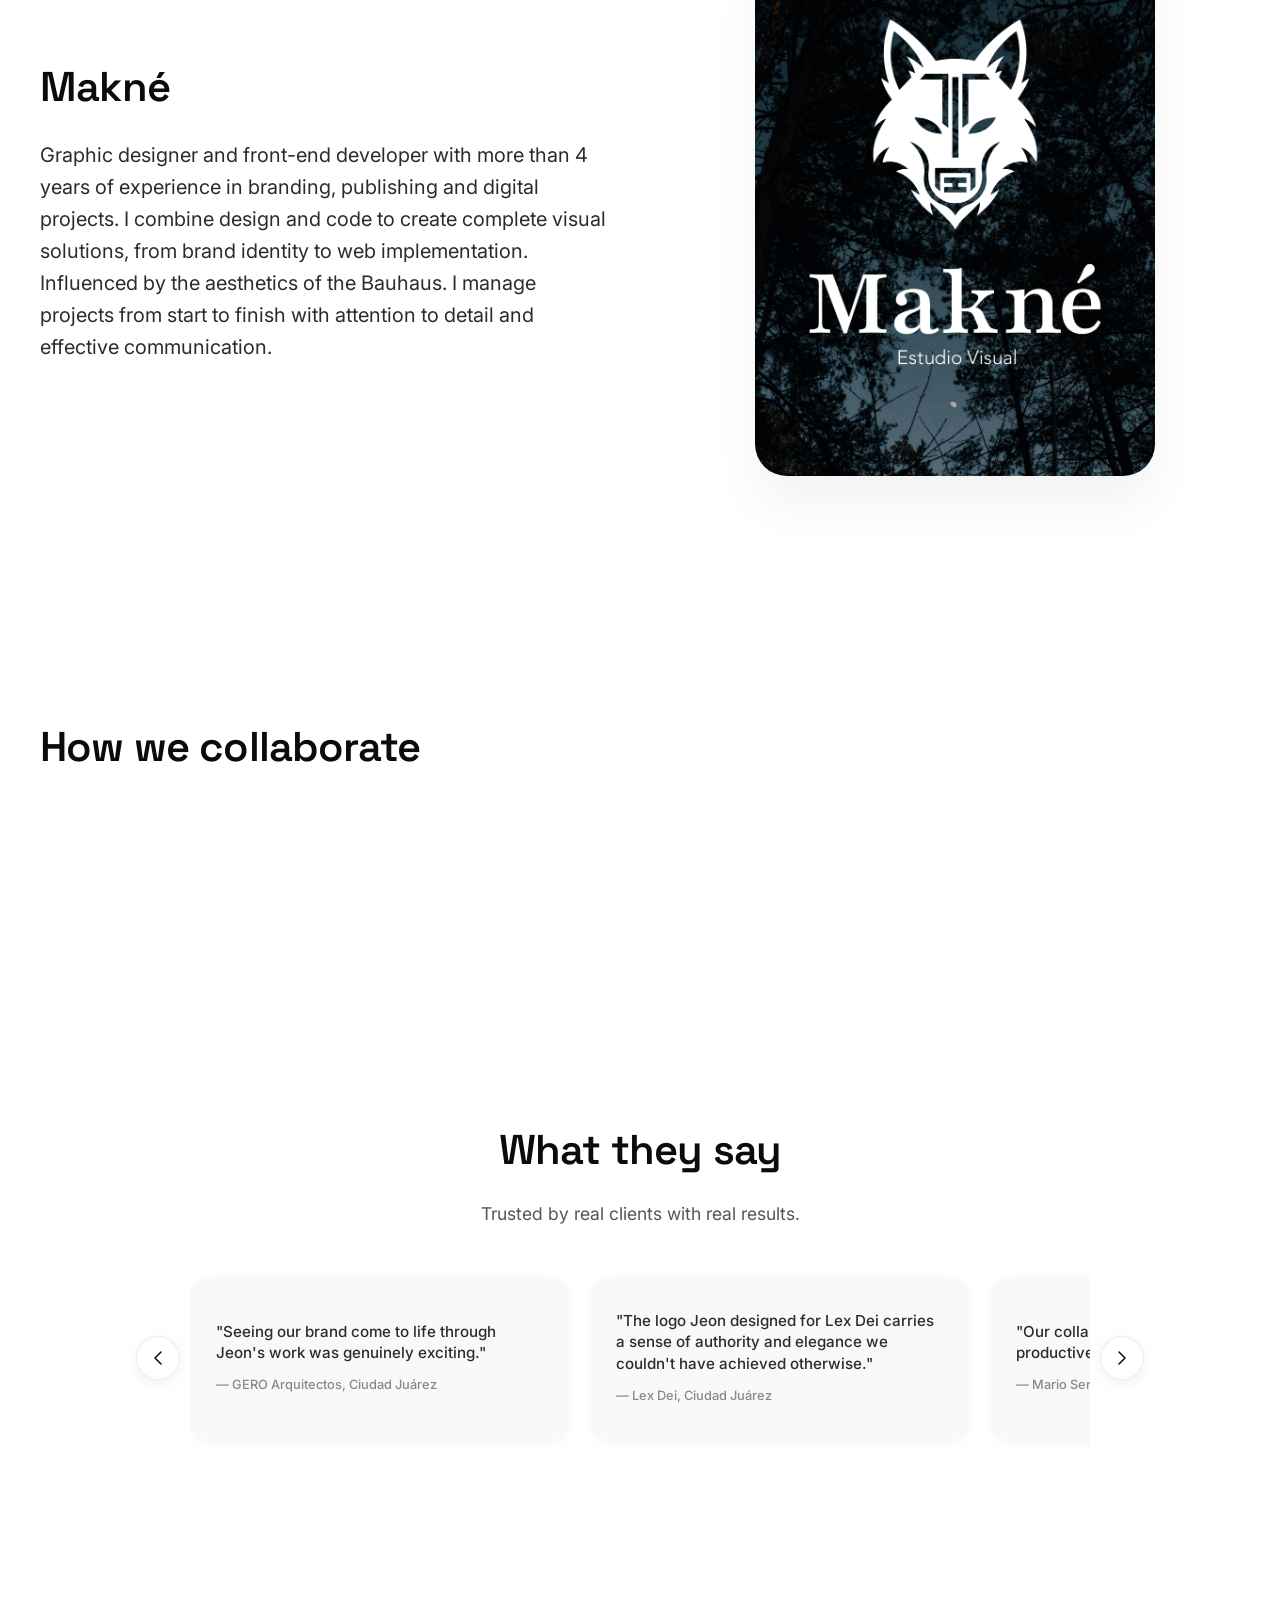
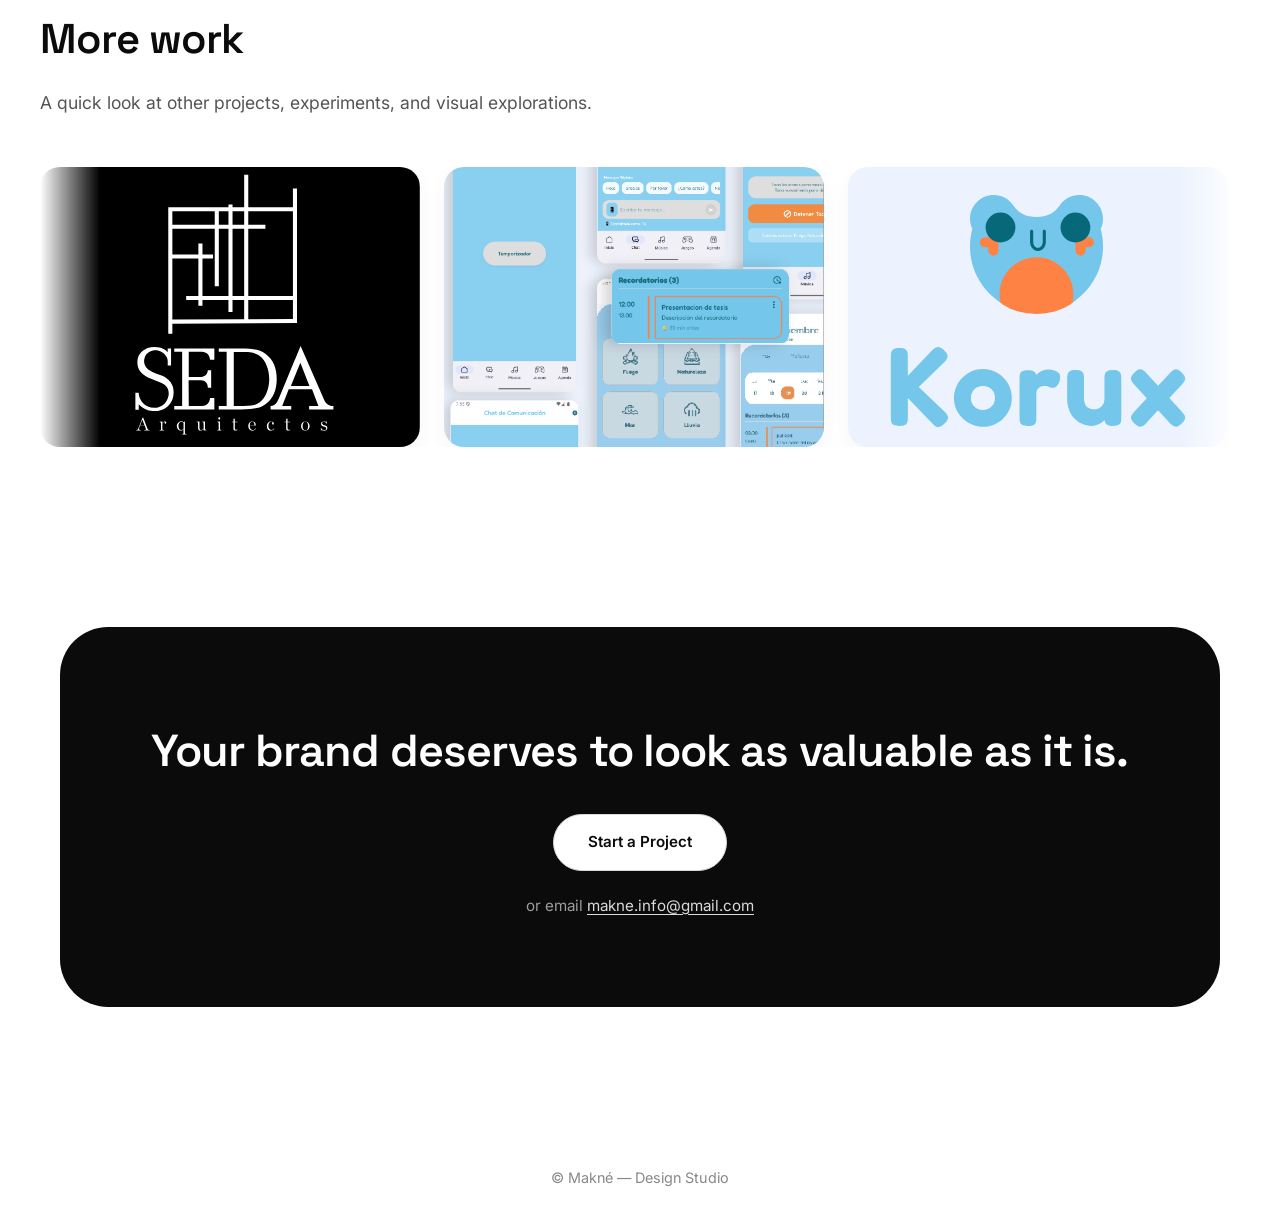
==== commit e428e6eb: "Save local changes before pull" ====
--- a/index.html
+++ b/index.html
@@ -42,27 +42,6 @@
 
   <link rel="stylesheet" href="css/main.css">
 
-  <style>
-    .lang-toggle {
-      font-family: 'Inter', sans-serif;
-      font-size: 0.85rem;
-      font-weight: 600;
-      letter-spacing: 0.08em;
-      background: transparent;
-      border: 1px solid currentColor;
-      border-radius: 40px;
-      padding: 6px 14px;
-      cursor: pointer;
-      color: inherit;
-      line-height: 1;
-      transition: opacity 0.2s ease;
-      margin-left: 8px;
-      text-decoration: none;
-      display: inline-flex;
-      align-items: center;
-    }
-    .lang-toggle:hover { opacity: 0.7; }
-  </style>
 </head>
 <body>
 
--- a/css/main.css
+++ b/css/main.css
@@ -244,6 +244,45 @@
   color: #000000;
   transform: scale(1.03);
 }
+
+.lang-toggle,
+  .lang-toggle:link,
+  .lang-toggle:visited,
+  .lang-toggle:hover,
+  .lang-toggle:focus,
+  .lang-toggle:active {
+    font-family: 'Inter', sans-serif;
+    font-size: 0.85rem;
+    font-weight: 600;
+    letter-spacing: 0.08em;
+    background: transparent;
+    border: 1px solid currentColor;
+    border-radius: 40px;
+    padding: 6px 14px;
+    cursor: pointer;
+    color: inherit;
+    line-height: 1;
+    text-decoration: none !important;
+    margin-left: 8px;
+    display: inline-flex;
+    align-items: center;
+    justify-content: center;
+    transition: background 0.2s ease, color 0.2s ease, border-color 0.2s ease;
+  }
+
+  .lang-toggle::after,
+  .lang-toggle::before {
+    content: none !important;
+    display: none !important;
+  }
+
+  .lang-toggle:hover,
+  .lang-toggle:focus-visible {
+    background: #0b0b0b;
+    color: #fff;
+    border-color: #0b0b0b;
+    text-decoration: none !important;
+  }
 
 /* ==========================================
    HERO VISUAL
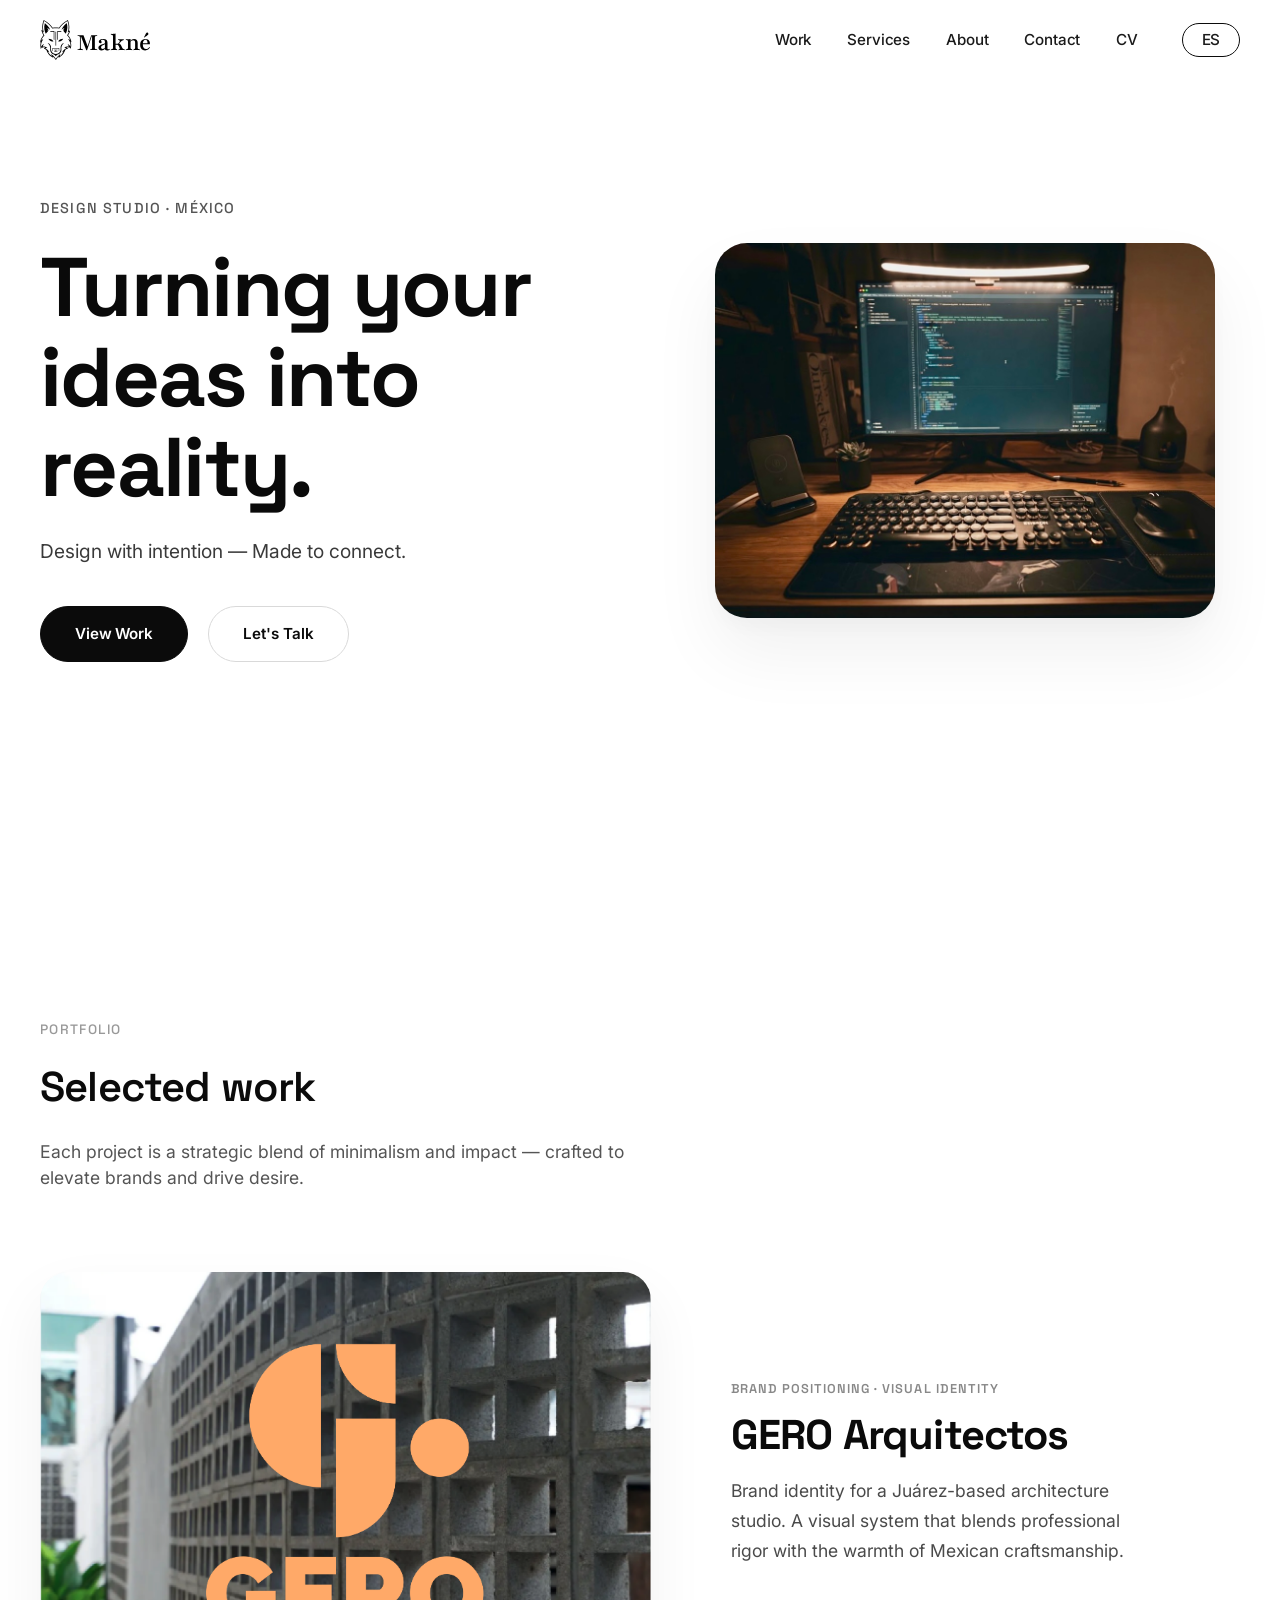
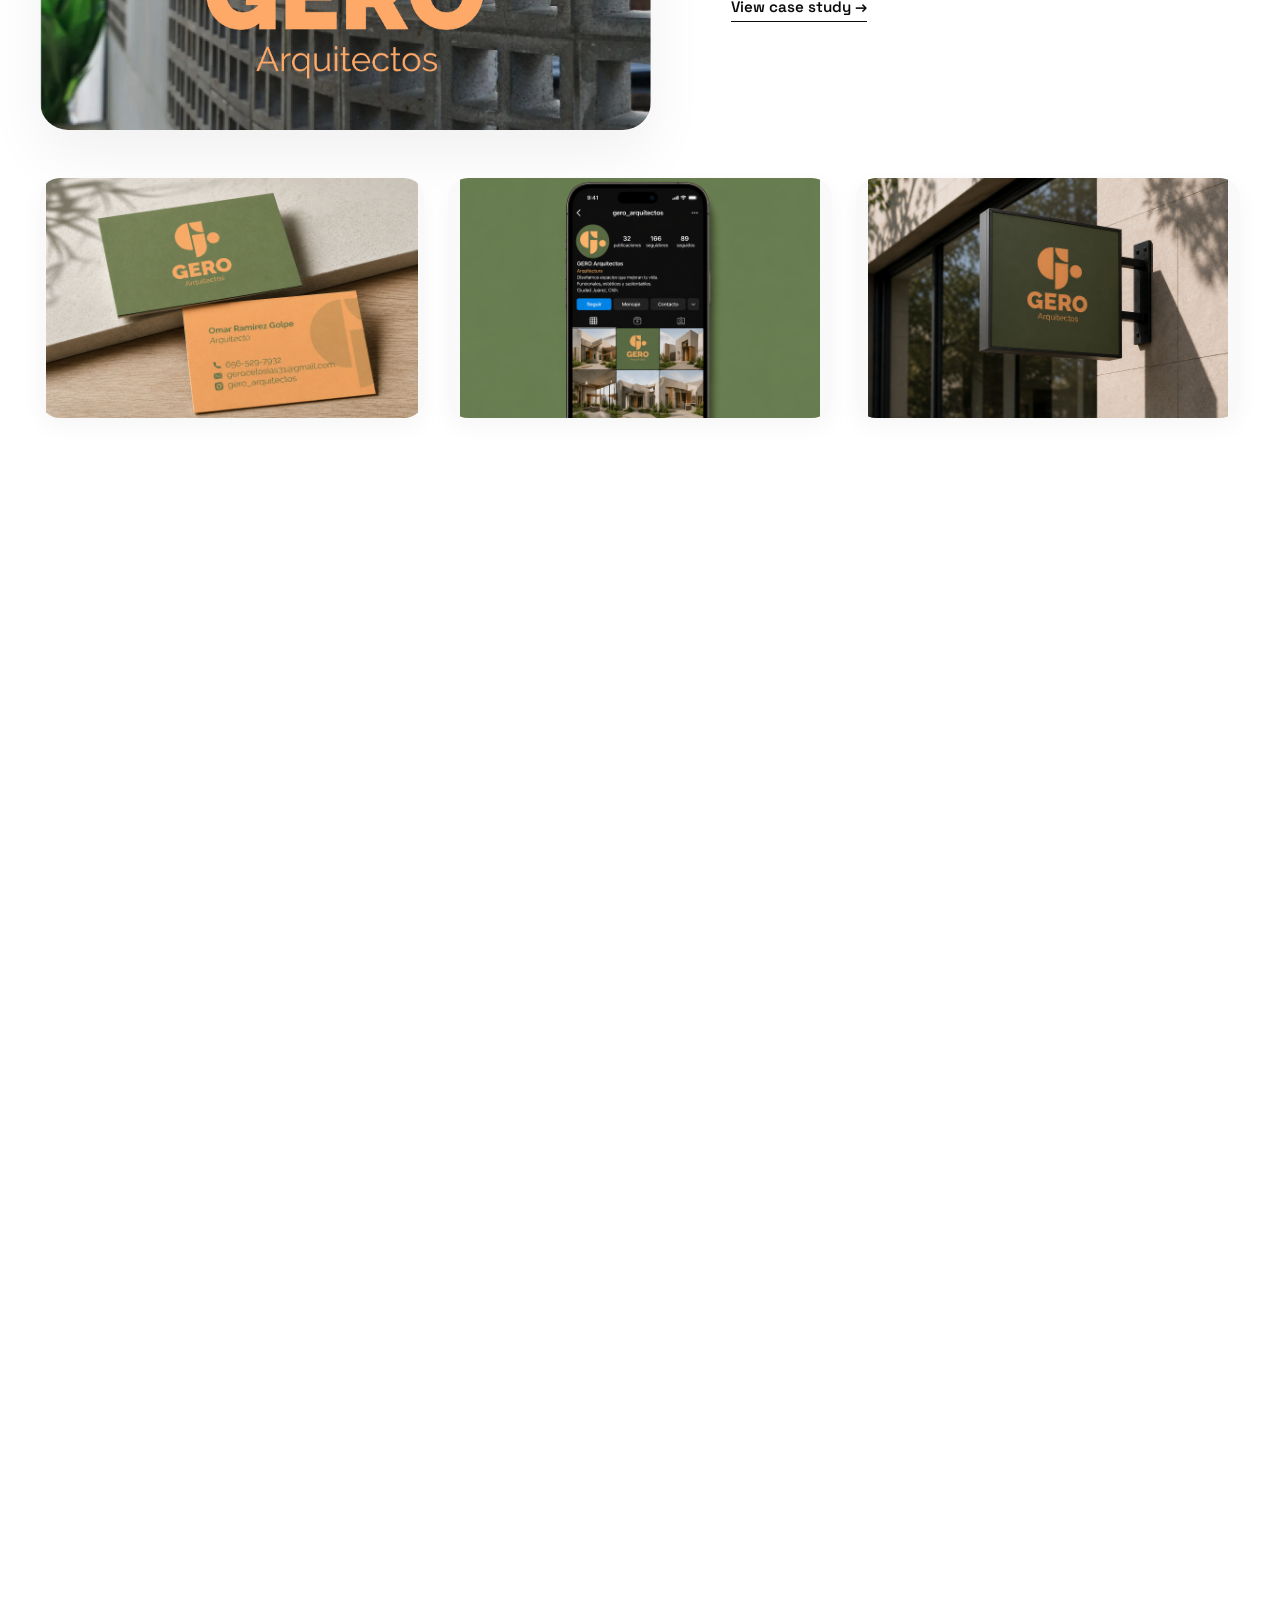
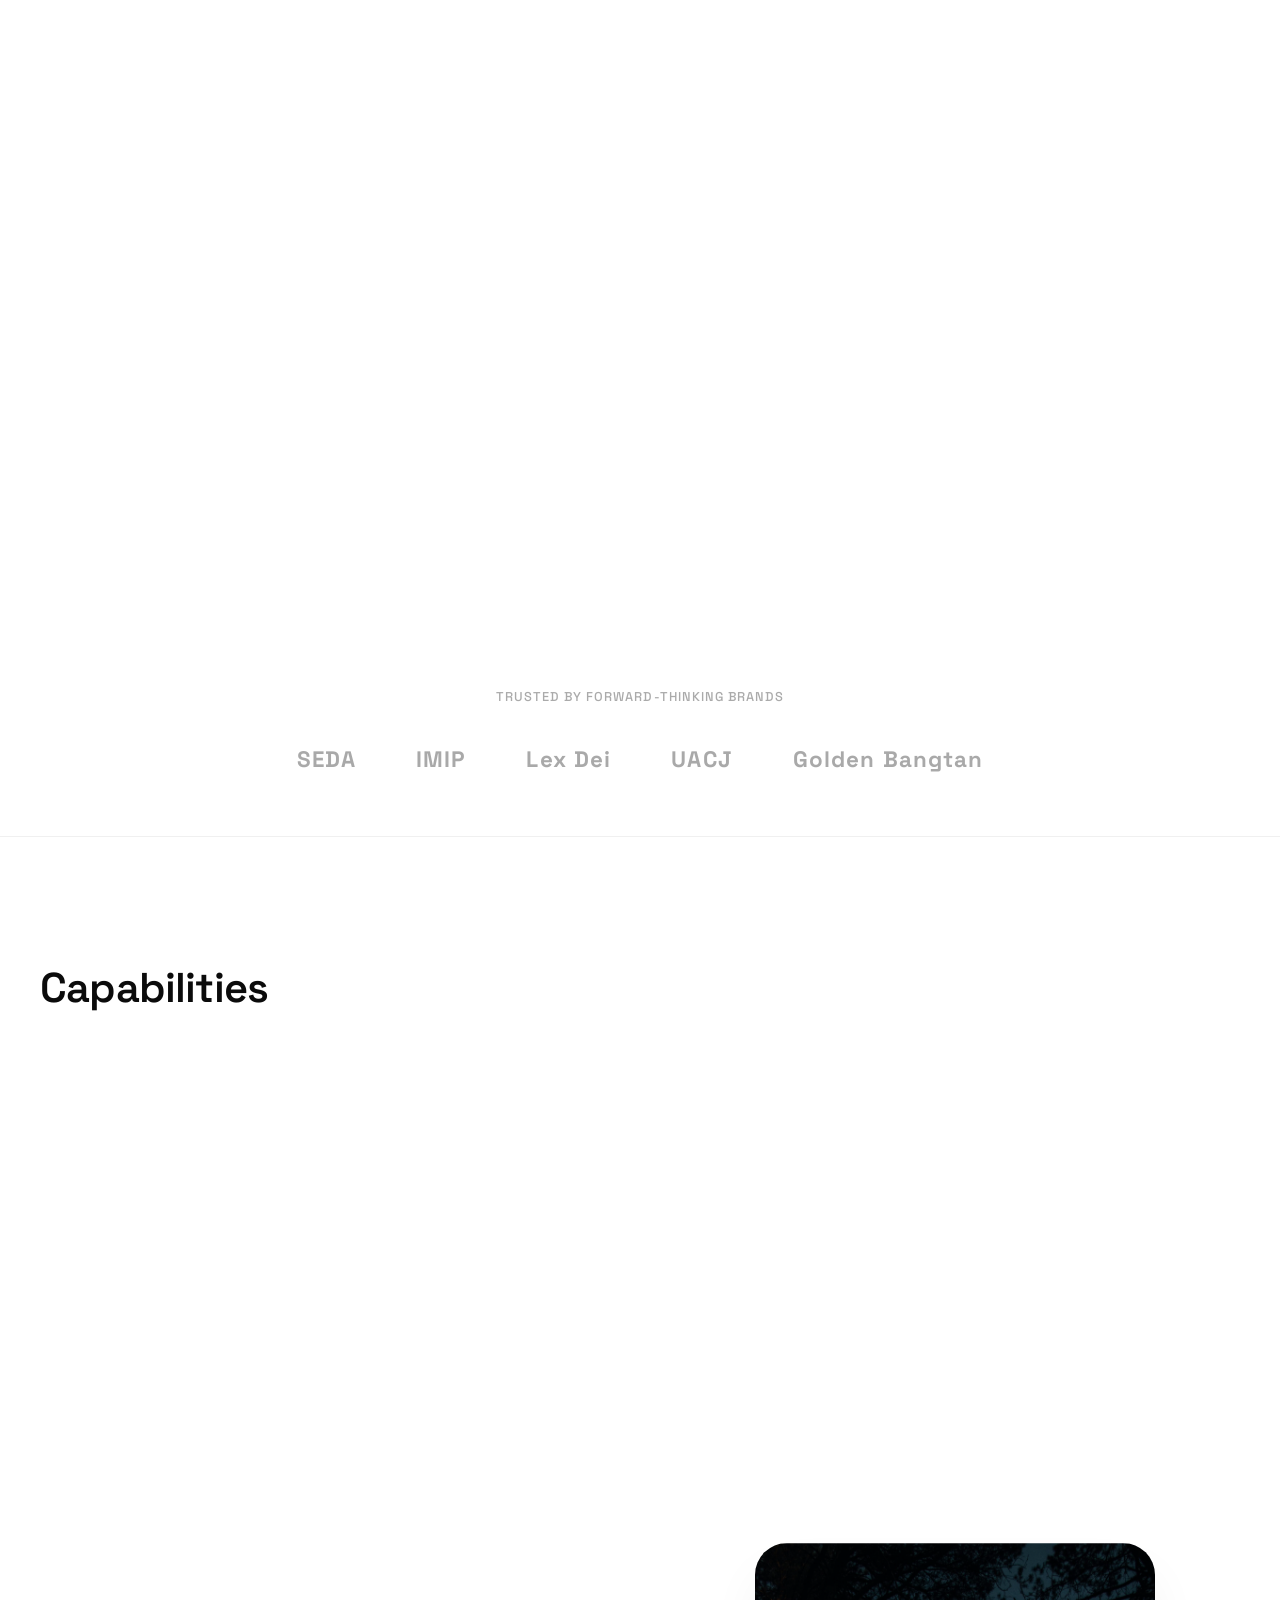
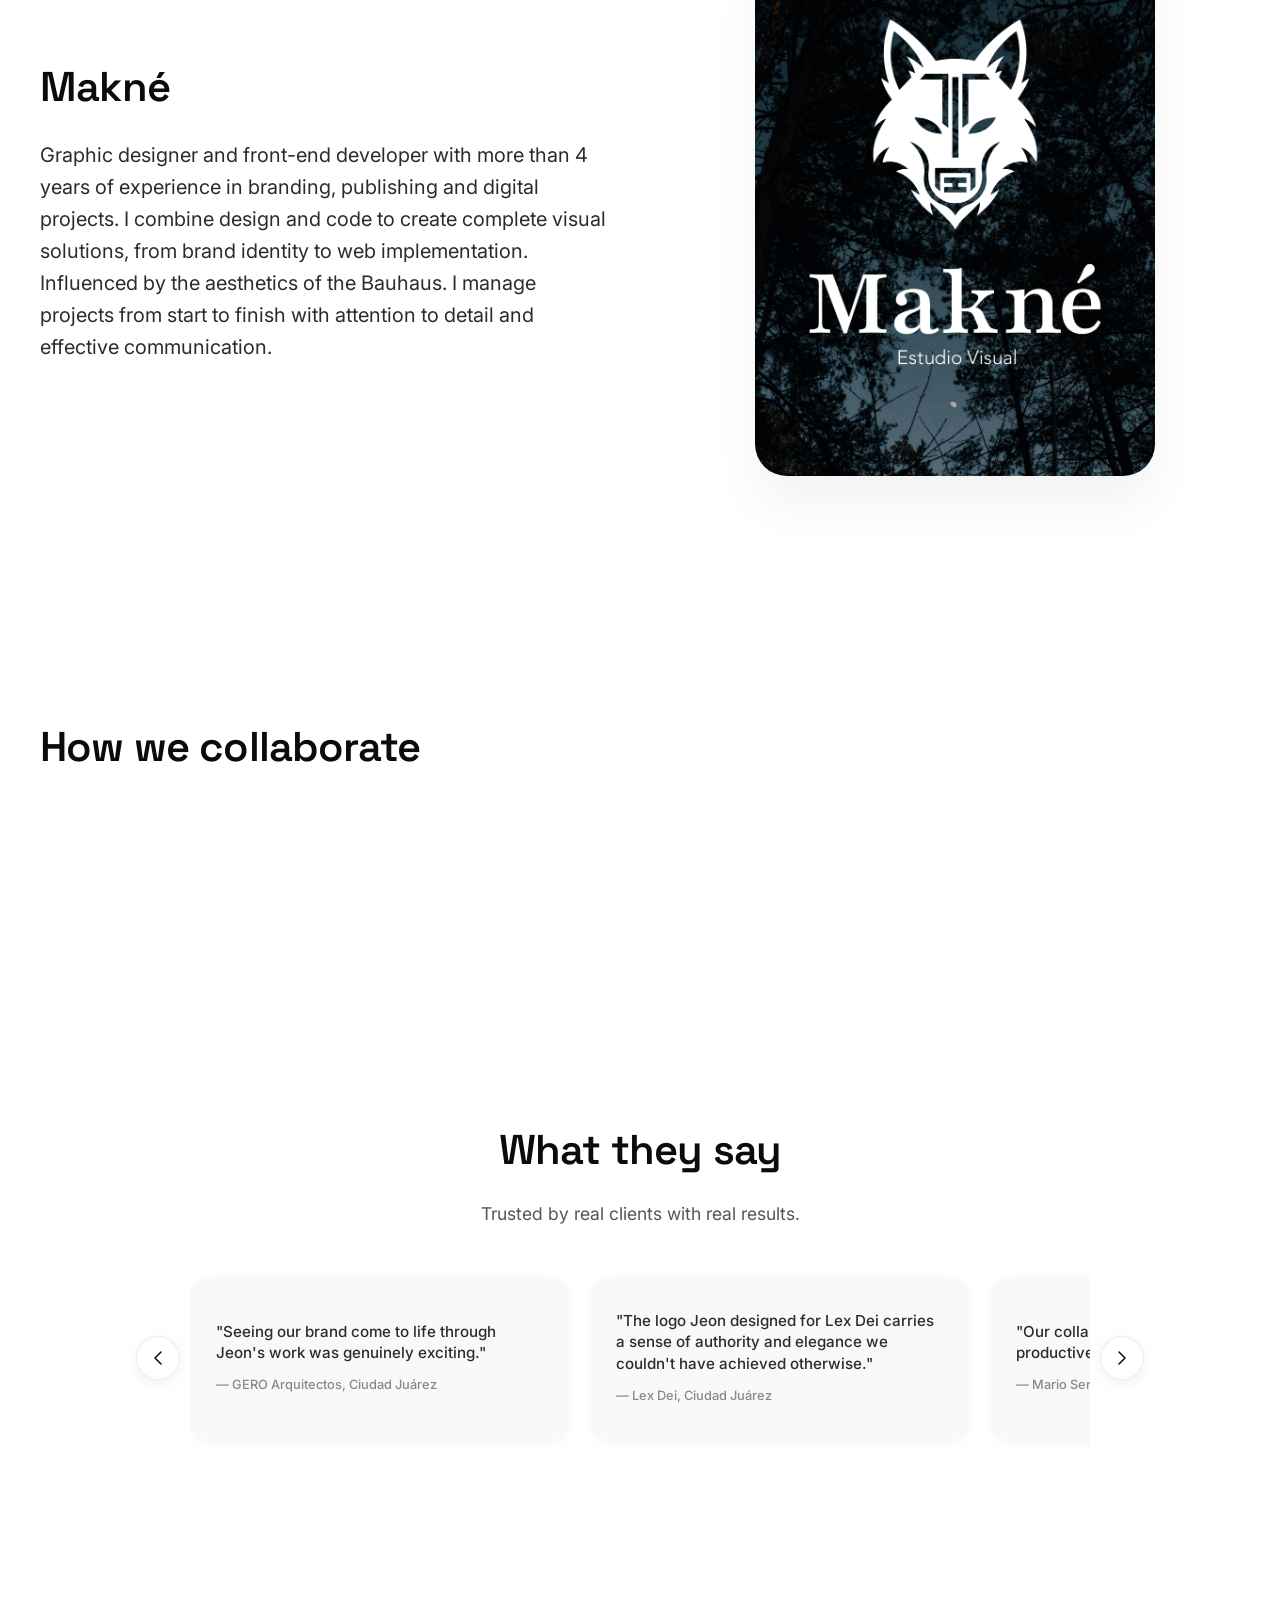
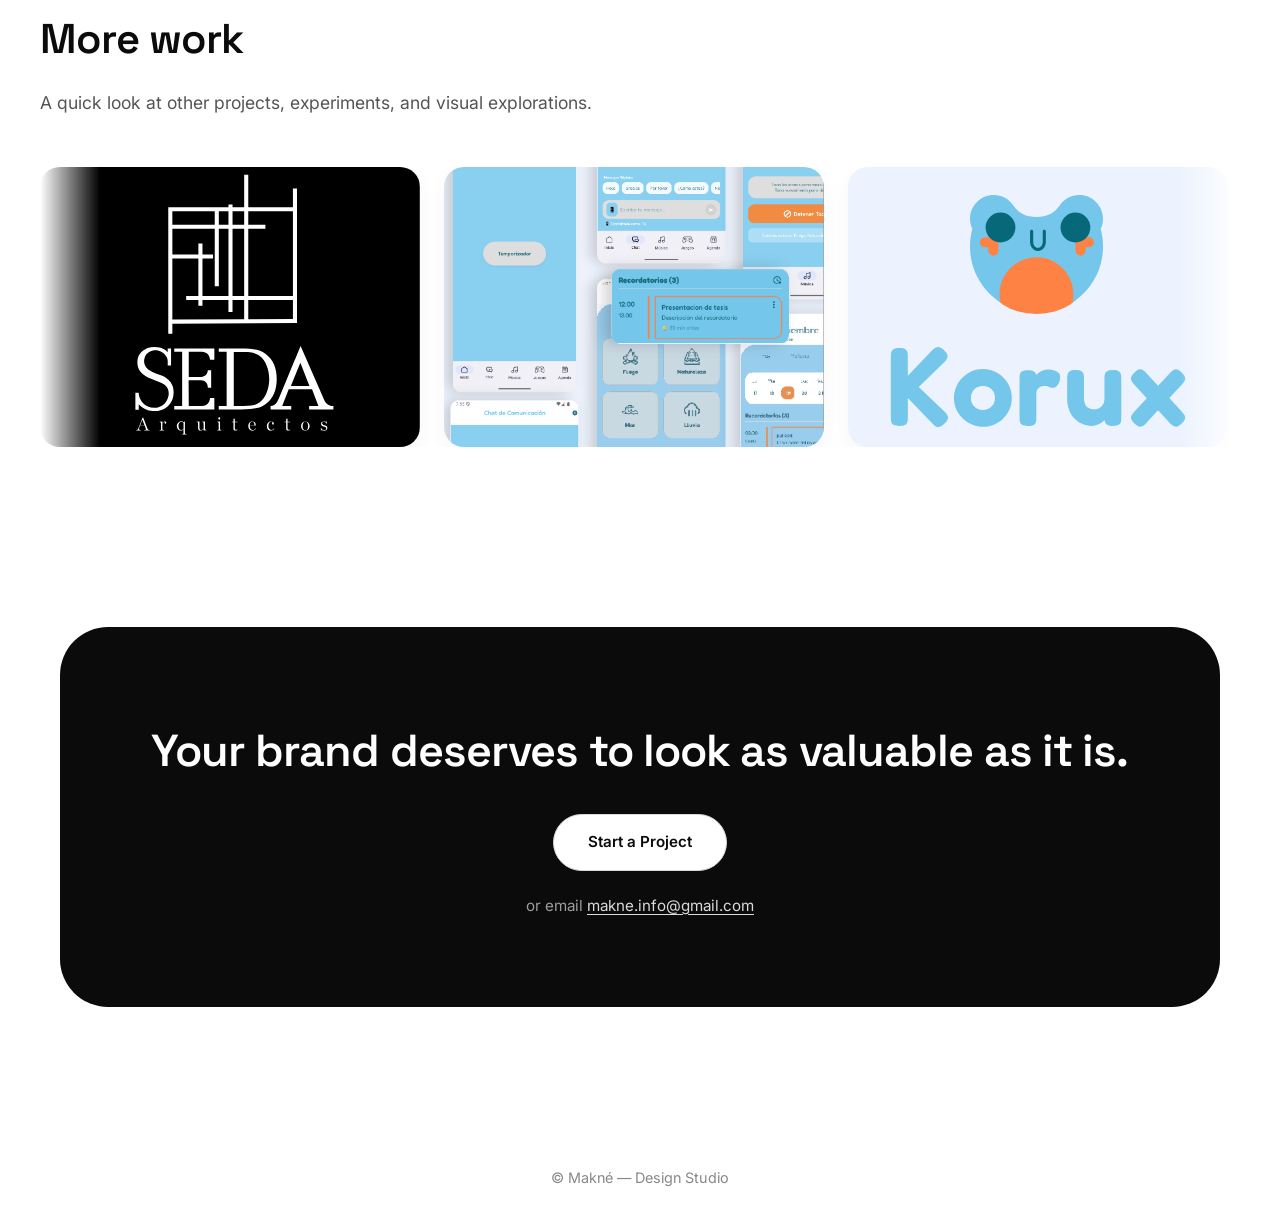
==== commit f9eda1b1: "save local changes before pull" ====
--- a/index.html
+++ b/index.html
@@ -57,7 +57,10 @@
         <a href="#about">About</a>
         <a href="#contact">Contact</a>
         <a href="cv.html">CV</a>
-        <a href="es/" class="lang-toggle" data-lang-switch="es" aria-label="Cambiar a español">ES</a>
+        <a href="es/" class="lang-toggle" data-lang-switch="es" aria-label="Switch to Spanish">
+          <span class="lang-toggle__default">ES</span>
+          <span class="lang-toggle__hover">EN</span>
+        </a>
       </div>
     </div>
   </nav>
--- a/css/main.css
+++ b/css/main.css
@@ -245,44 +245,100 @@
   transform: scale(1.03);
 }
 
-.lang-toggle,
-  .lang-toggle:link,
-  .lang-toggle:visited,
-  .lang-toggle:hover,
-  .lang-toggle:focus,
-  .lang-toggle:active {
-    font-family: 'Inter', sans-serif;
-    font-size: 0.85rem;
-    font-weight: 600;
-    letter-spacing: 0.08em;
-    background: transparent;
-    border: 1px solid currentColor;
-    border-radius: 40px;
-    padding: 6px 14px;
-    cursor: pointer;
-    color: inherit;
-    line-height: 1;
-    text-decoration: none !important;
-    margin-left: 8px;
-    display: inline-flex;
-    align-items: center;
-    justify-content: center;
-    transition: background 0.2s ease, color 0.2s ease, border-color 0.2s ease;
-  }
-
-  .lang-toggle::after,
-  .lang-toggle::before {
-    content: none !important;
-    display: none !important;
-  }
-
-  .lang-toggle:hover,
-  .lang-toggle:focus-visible {
-    background: #0b0b0b;
-    color: #fff;
-    border-color: #0b0b0b;
-    text-decoration: none !important;
-  }
+.lang-toggle {
+  position: relative;
+  display: inline-flex;
+  align-items: center;
+  justify-content: center;
+  min-width: 58px;
+  height: 34px;
+  padding: 0 16px;
+  border: 1px solid #0b0b0b;
+  border-radius: 999px;
+  font-family: 'Inter', sans-serif;
+  font-size: 0.8rem;
+  font-weight: 600;
+  letter-spacing: 0.08em;
+  line-height: 1;
+  color: #0b0b0b;
+  background: transparent;
+  text-decoration: none !important;
+  cursor: pointer;
+  margin-left: 8px;
+  box-sizing: border-box;
+  transition: background 0.25s ease, color 0.25s ease, border-color 0.25s ease;
+}
+
+/* Mata la rayita que viene de .nav-links a::after */
+.nav-links a.lang-toggle::after,
+.nav-links a.lang-toggle::before {
+  content: none !important;
+  display: none !important;
+}
+
+.nav-links a.lang-toggle,
+.nav-links a.lang-toggle:link,
+.nav-links a.lang-toggle:visited,
+.nav-links a.lang-toggle:focus,
+.nav-links a.lang-toggle:active {
+  text-decoration: none !important;
+  border-bottom: 1px solid #0b0b0b !important;
+}
+
+/* Los dos textos, superpuestos y centrados */
+.lang-toggle__default,
+.lang-toggle__hover {
+  position: absolute;
+  top: 50%;
+  left: 50%;
+  transform: translate(-50%, -50%);
+  transition: opacity 0.2s ease;
+  line-height: 1;
+  white-space: nowrap;
+  pointer-events: none;
+}
+
+.lang-toggle__hover {
+  opacity: 0;
+}
+
+/* Hover / focus: relleno negro, texto blanco y cambio de texto */
+.lang-toggle:hover,
+.lang-toggle:focus-visible {
+  background: #0b0b0b;
+  color: #ffffff;
+  border-color: #0b0b0b;
+}
+
+.lang-toggle:hover .lang-toggle__default,
+.lang-toggle:focus-visible .lang-toggle__default {
+  opacity: 0;
+}
+
+.lang-toggle:hover .lang-toggle__hover,
+.lang-toggle:focus-visible .lang-toggle__hover {
+  opacity: 1;
+}
+
+/* Elimina por completo el pseudo-elemento que hace la rayita */
+.nav-links a.lang-toggle::after,
+.nav-links a.lang-toggle::before {
+  content: none !important;
+  display: none !important;
+  background: transparent !important;
+  height: 0 !important;
+  width: 0 !important;
+  transform: none !important;
+}
+
+/* Hover: relleno negro + texto blanco */
+.lang-toggle:hover,
+.lang-toggle:focus-visible {
+  background: #0b0b0b !important;
+  color: #ffffff !important;
+  border-color: #0b0b0b !important;
+  text-decoration: none !important;
+}
 
 /* ==========================================
    HERO VISUAL
@@ -1545,6 +1601,7 @@
   .footer {
     padding: 30px 0;
     font-size: 0.8rem;
+  }
 }
 
 @media (max-width: 768px) {
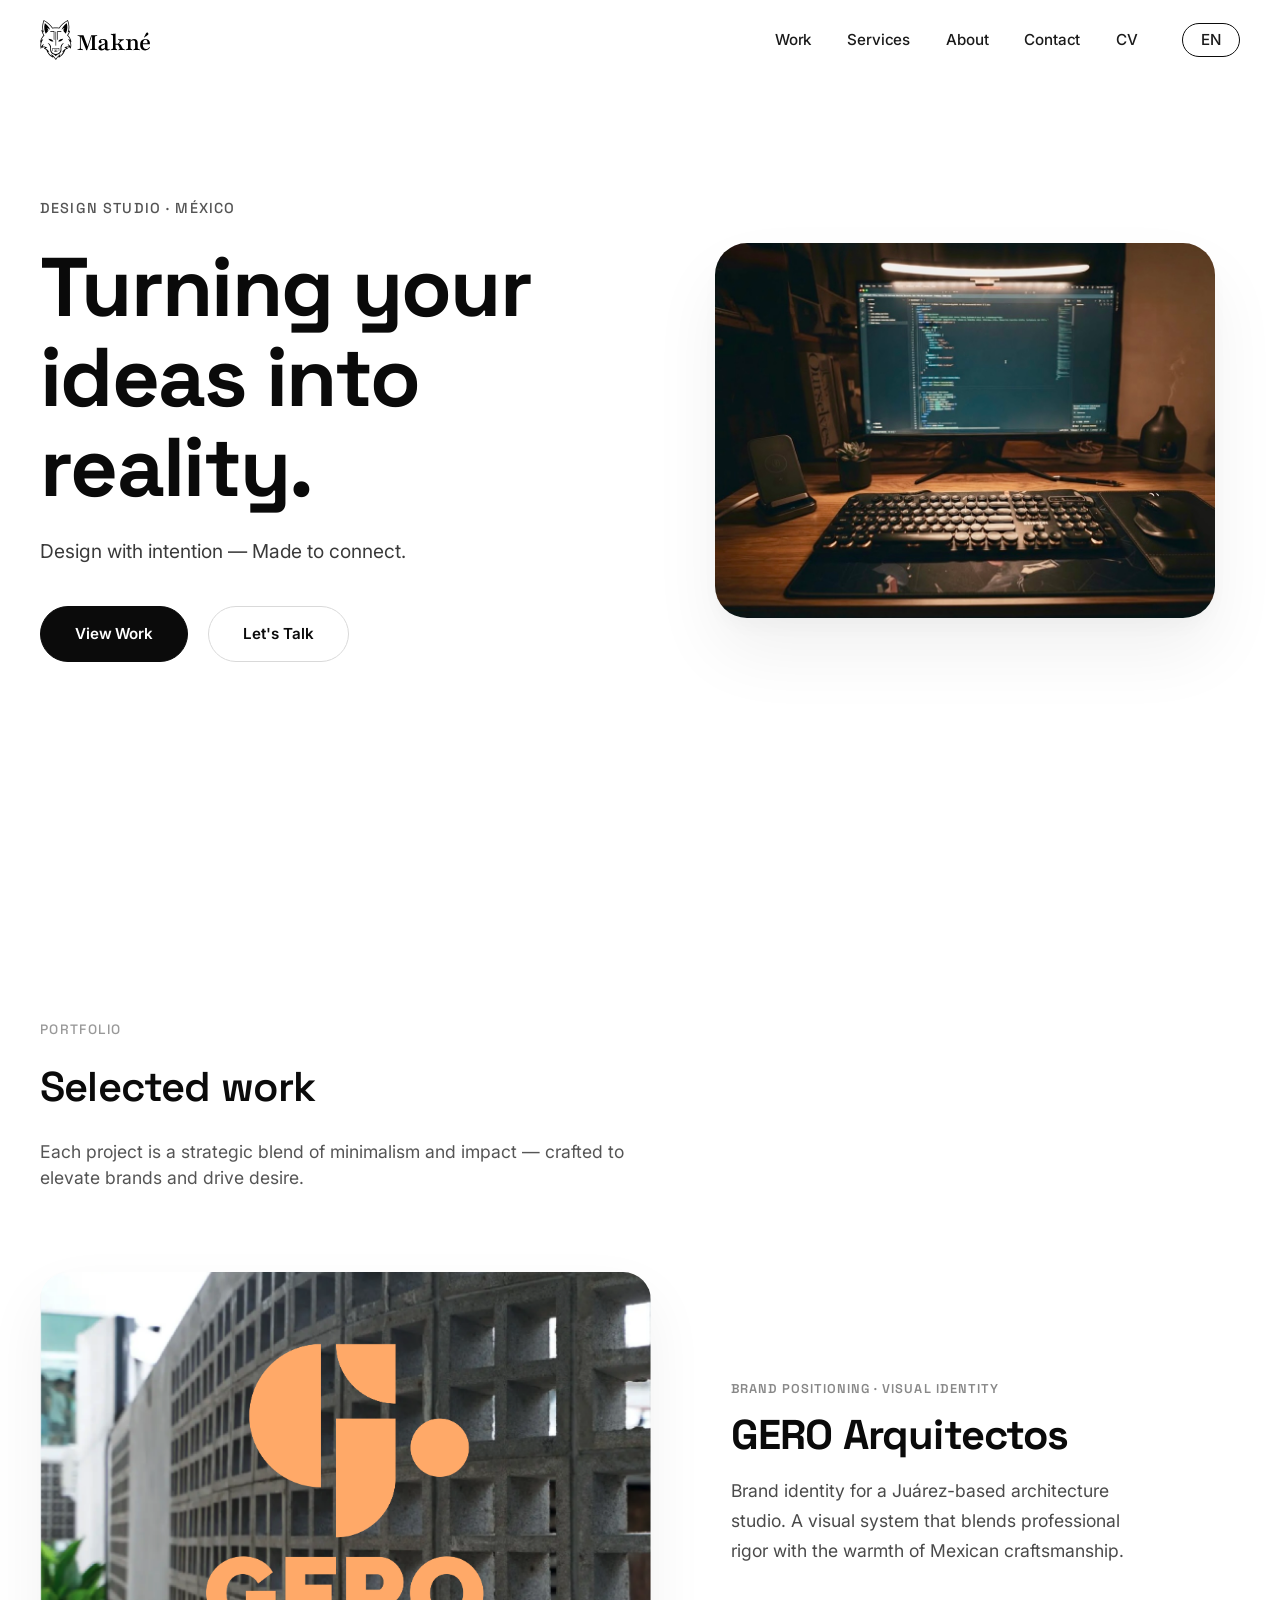
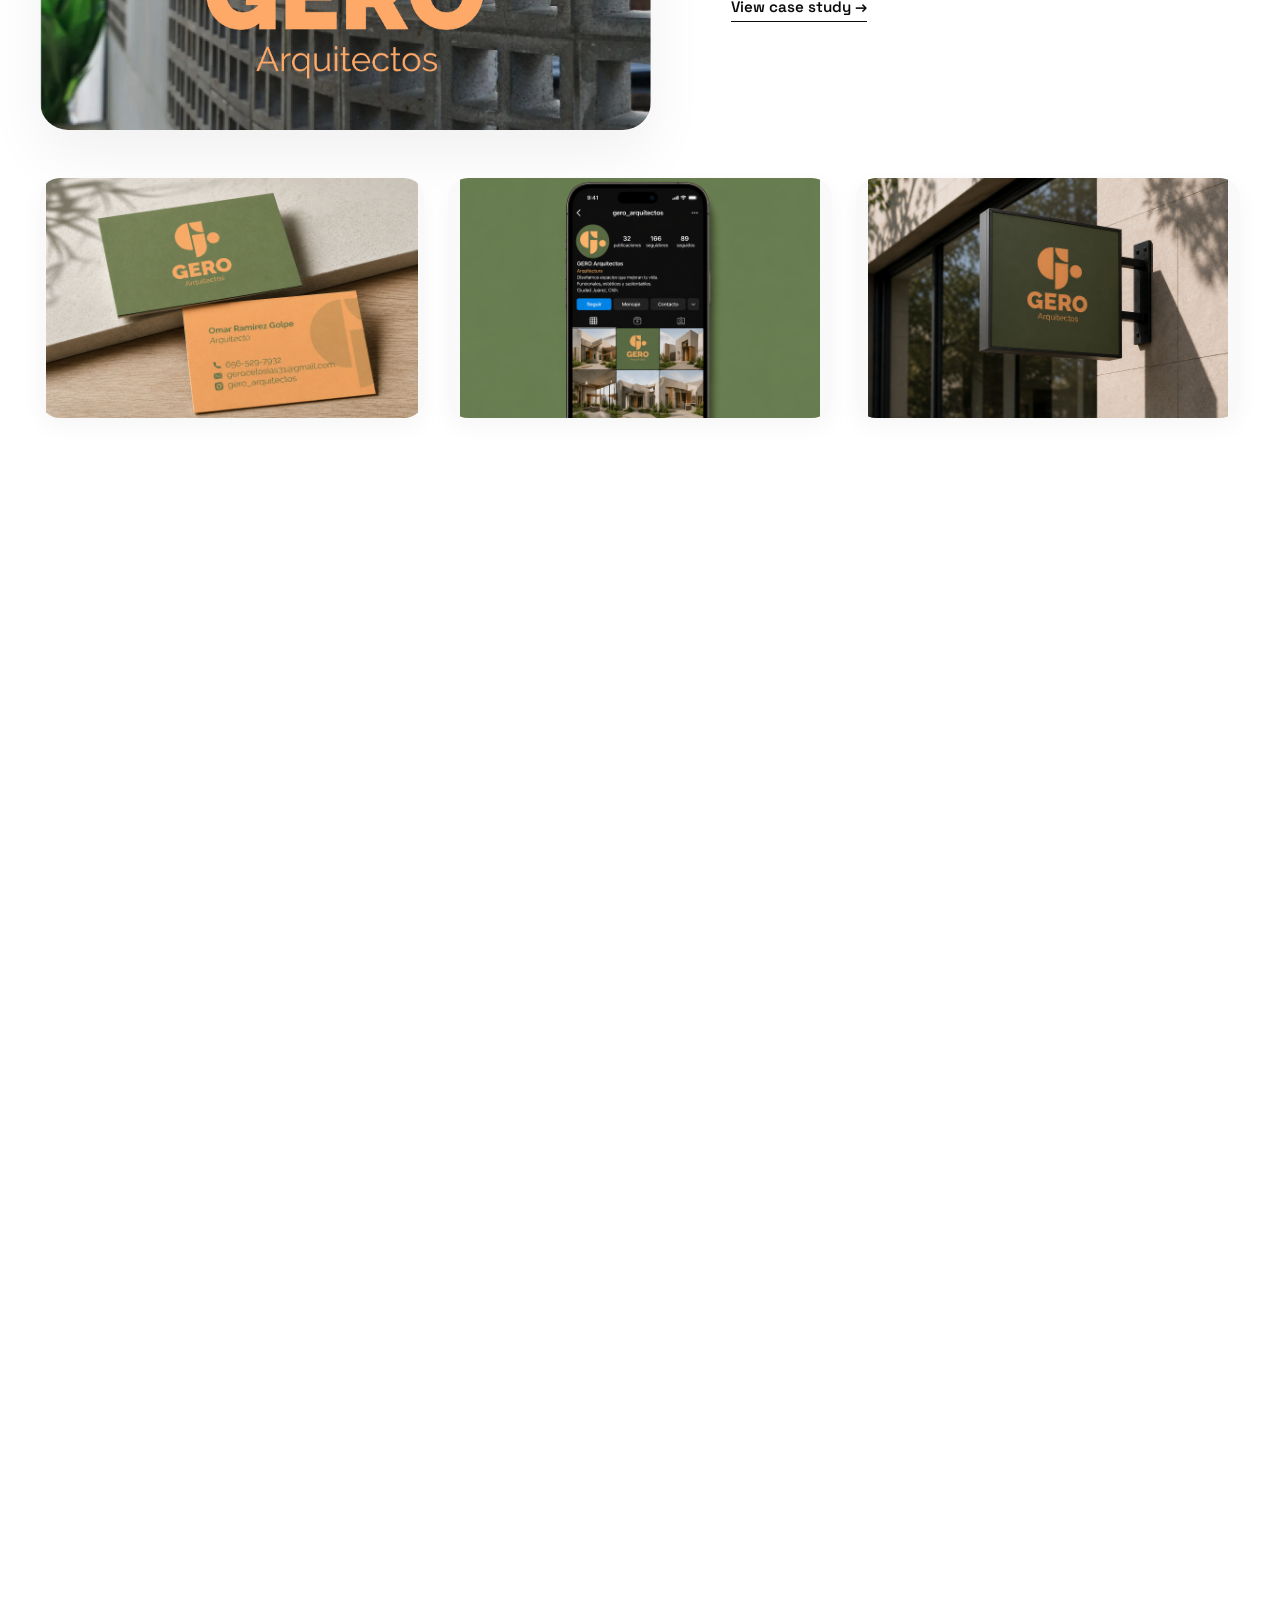
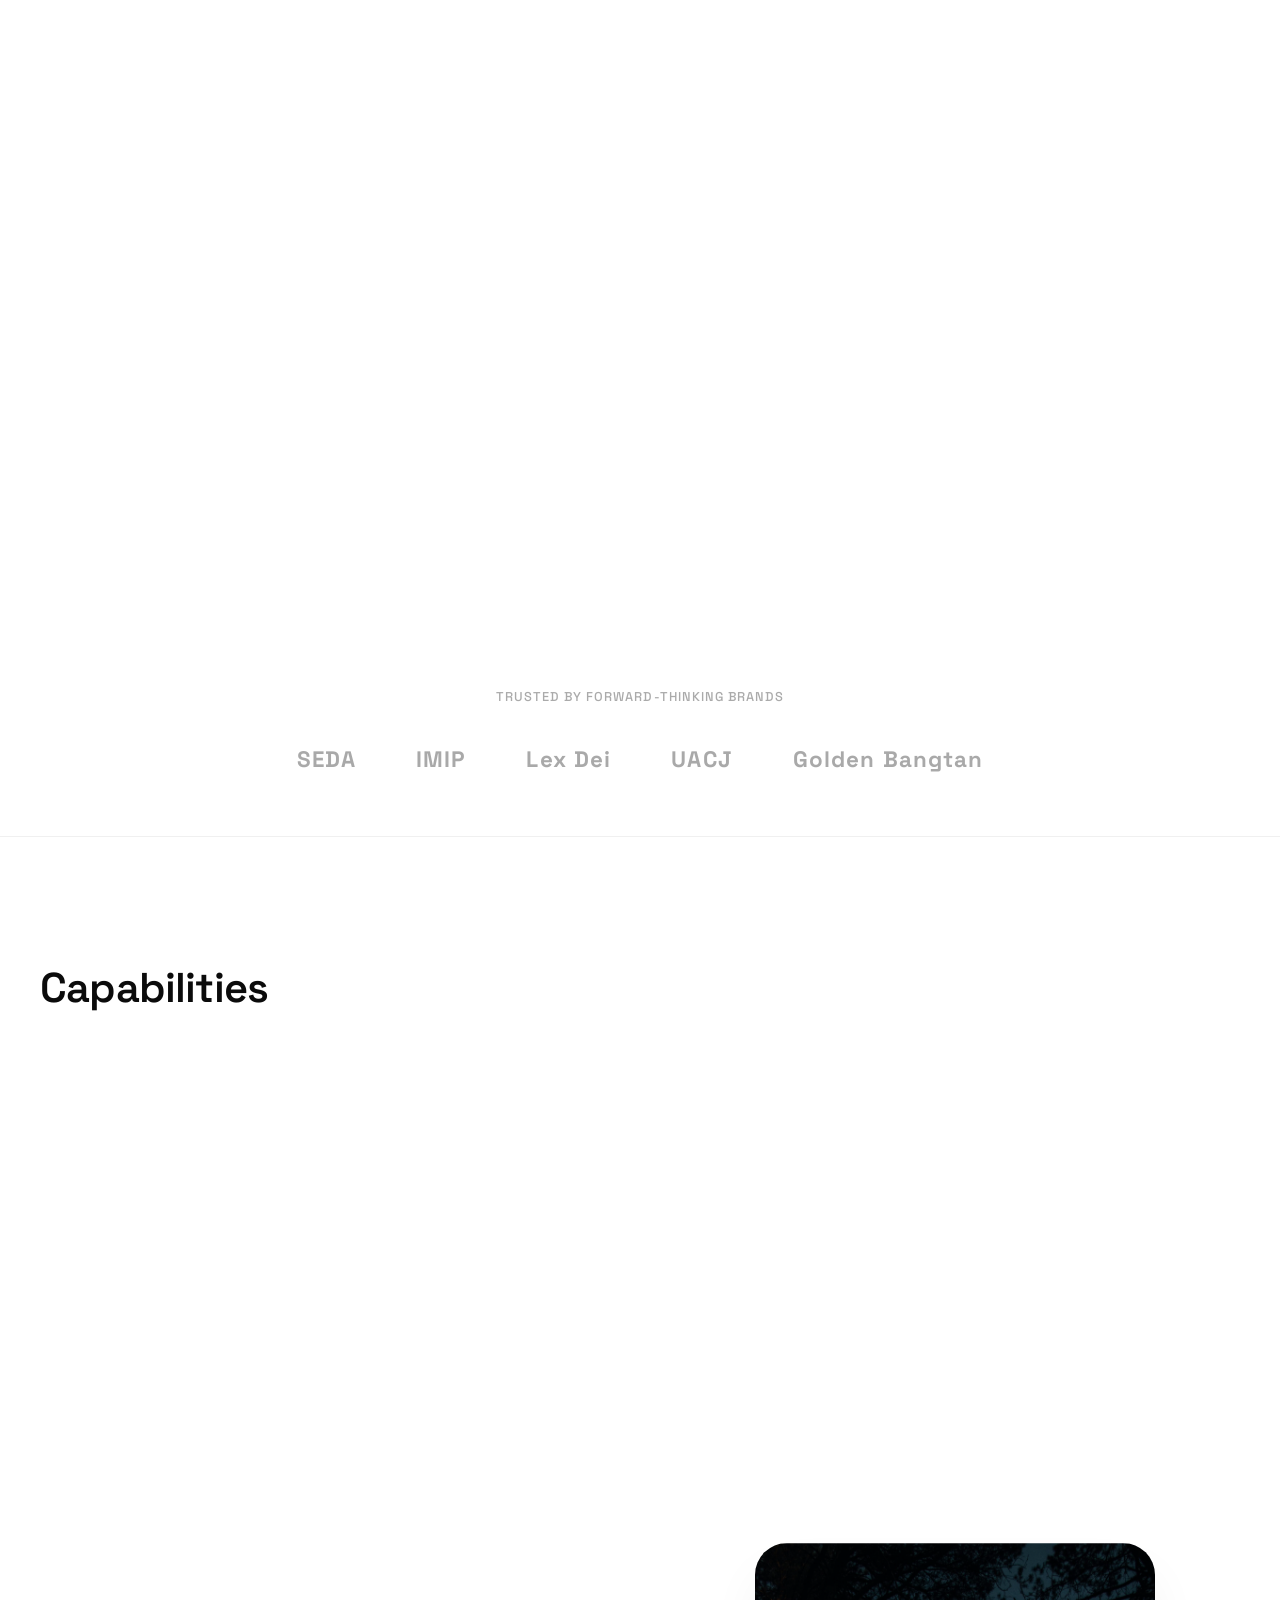
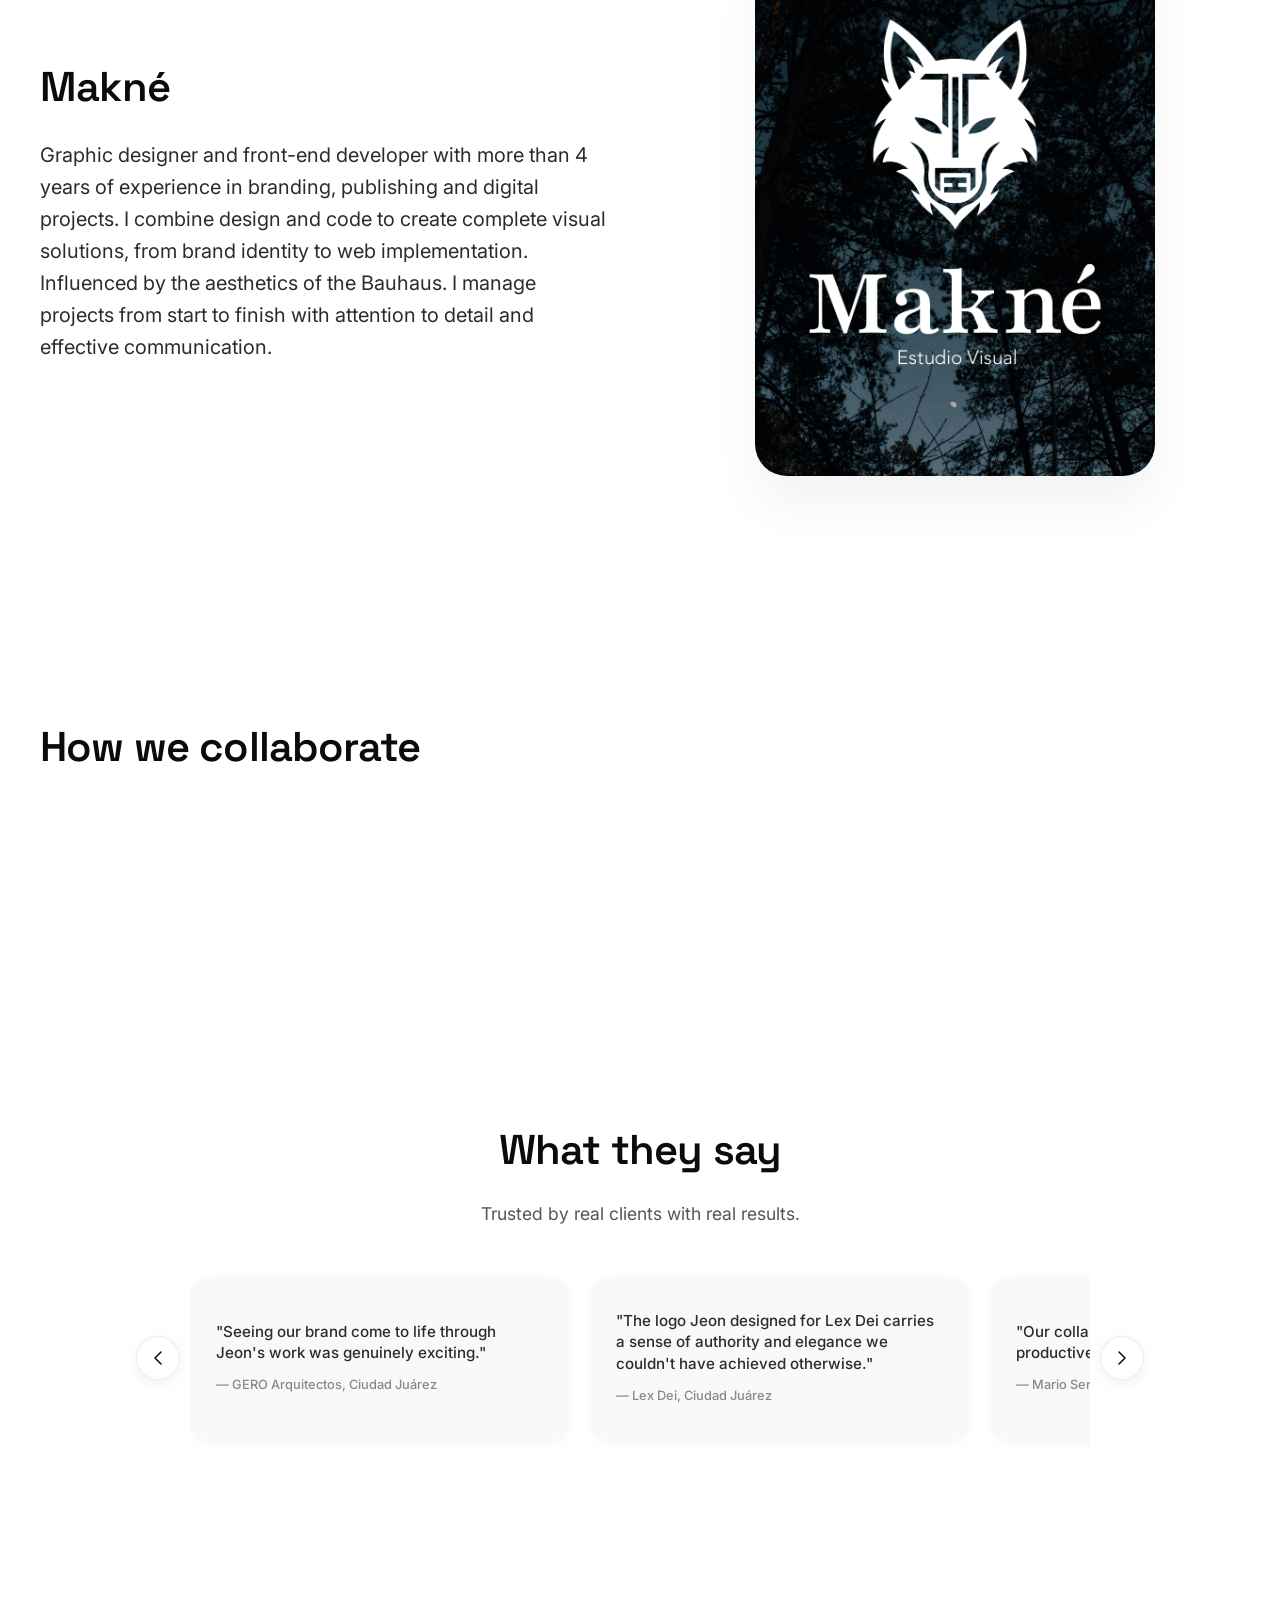
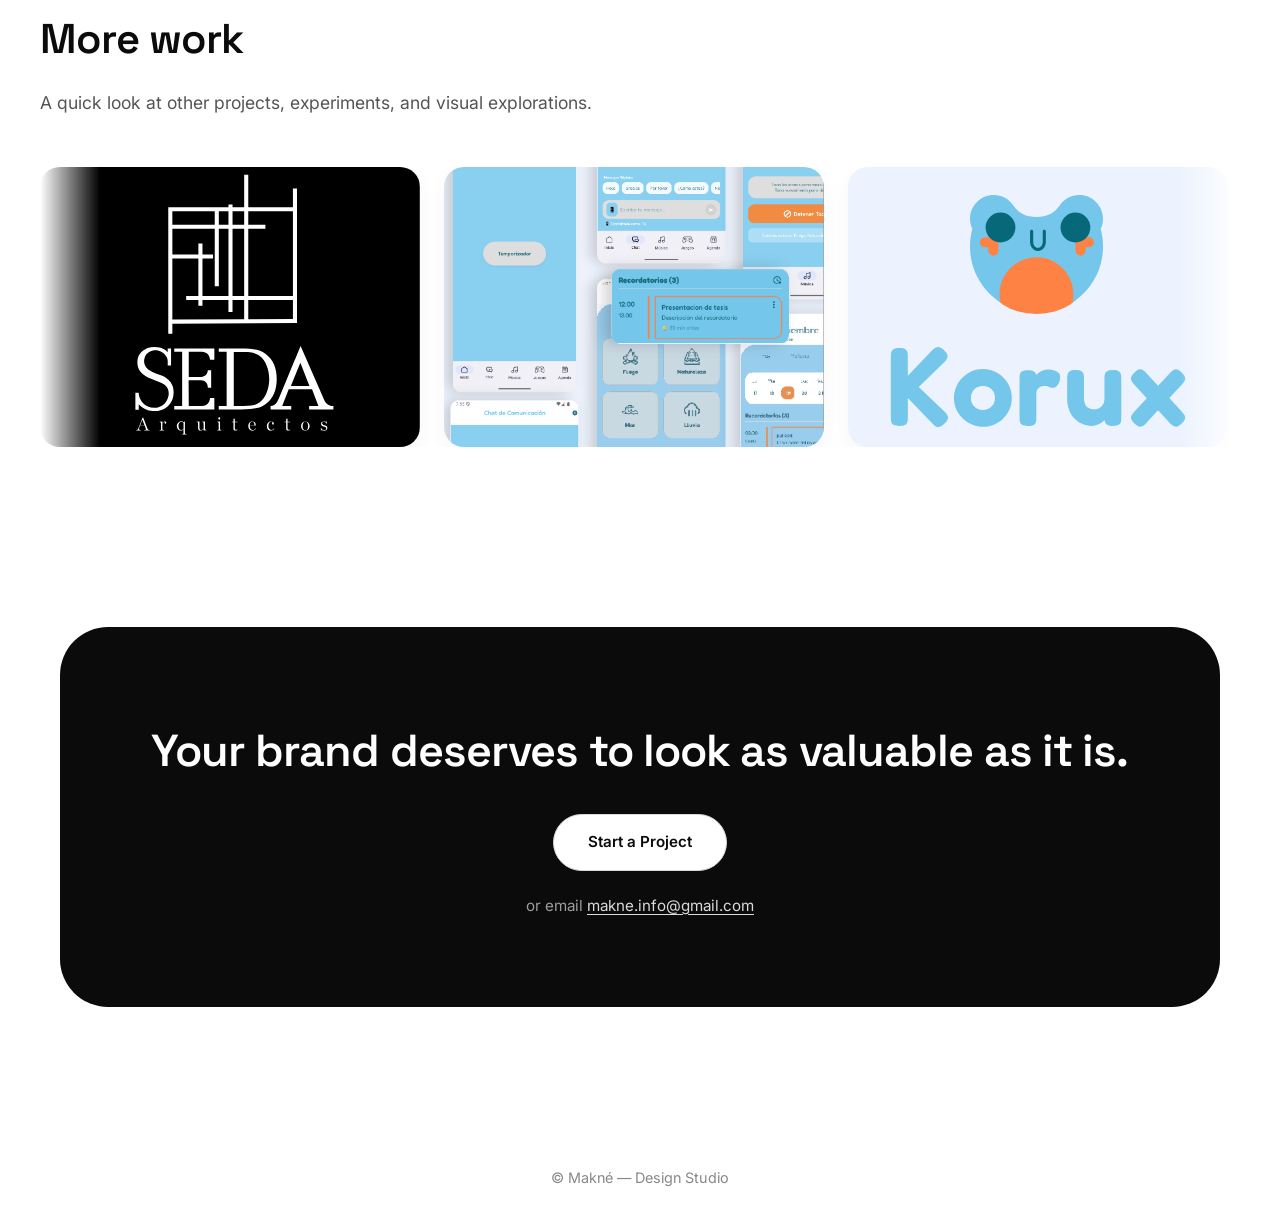
==== commit f153c642: "save local changes before pull" ====
--- a/index.html
+++ b/index.html
@@ -58,8 +58,8 @@
         <a href="#contact">Contact</a>
         <a href="cv.html">CV</a>
         <a href="es/" class="lang-toggle" data-lang-switch="es" aria-label="Switch to Spanish">
-          <span class="lang-toggle__default">ES</span>
-          <span class="lang-toggle__hover">EN</span>
+          <span class="lang-toggle__default">EN</span>
+          <span class="lang-toggle__hover">ES</span>
         </a>
       </div>
     </div>
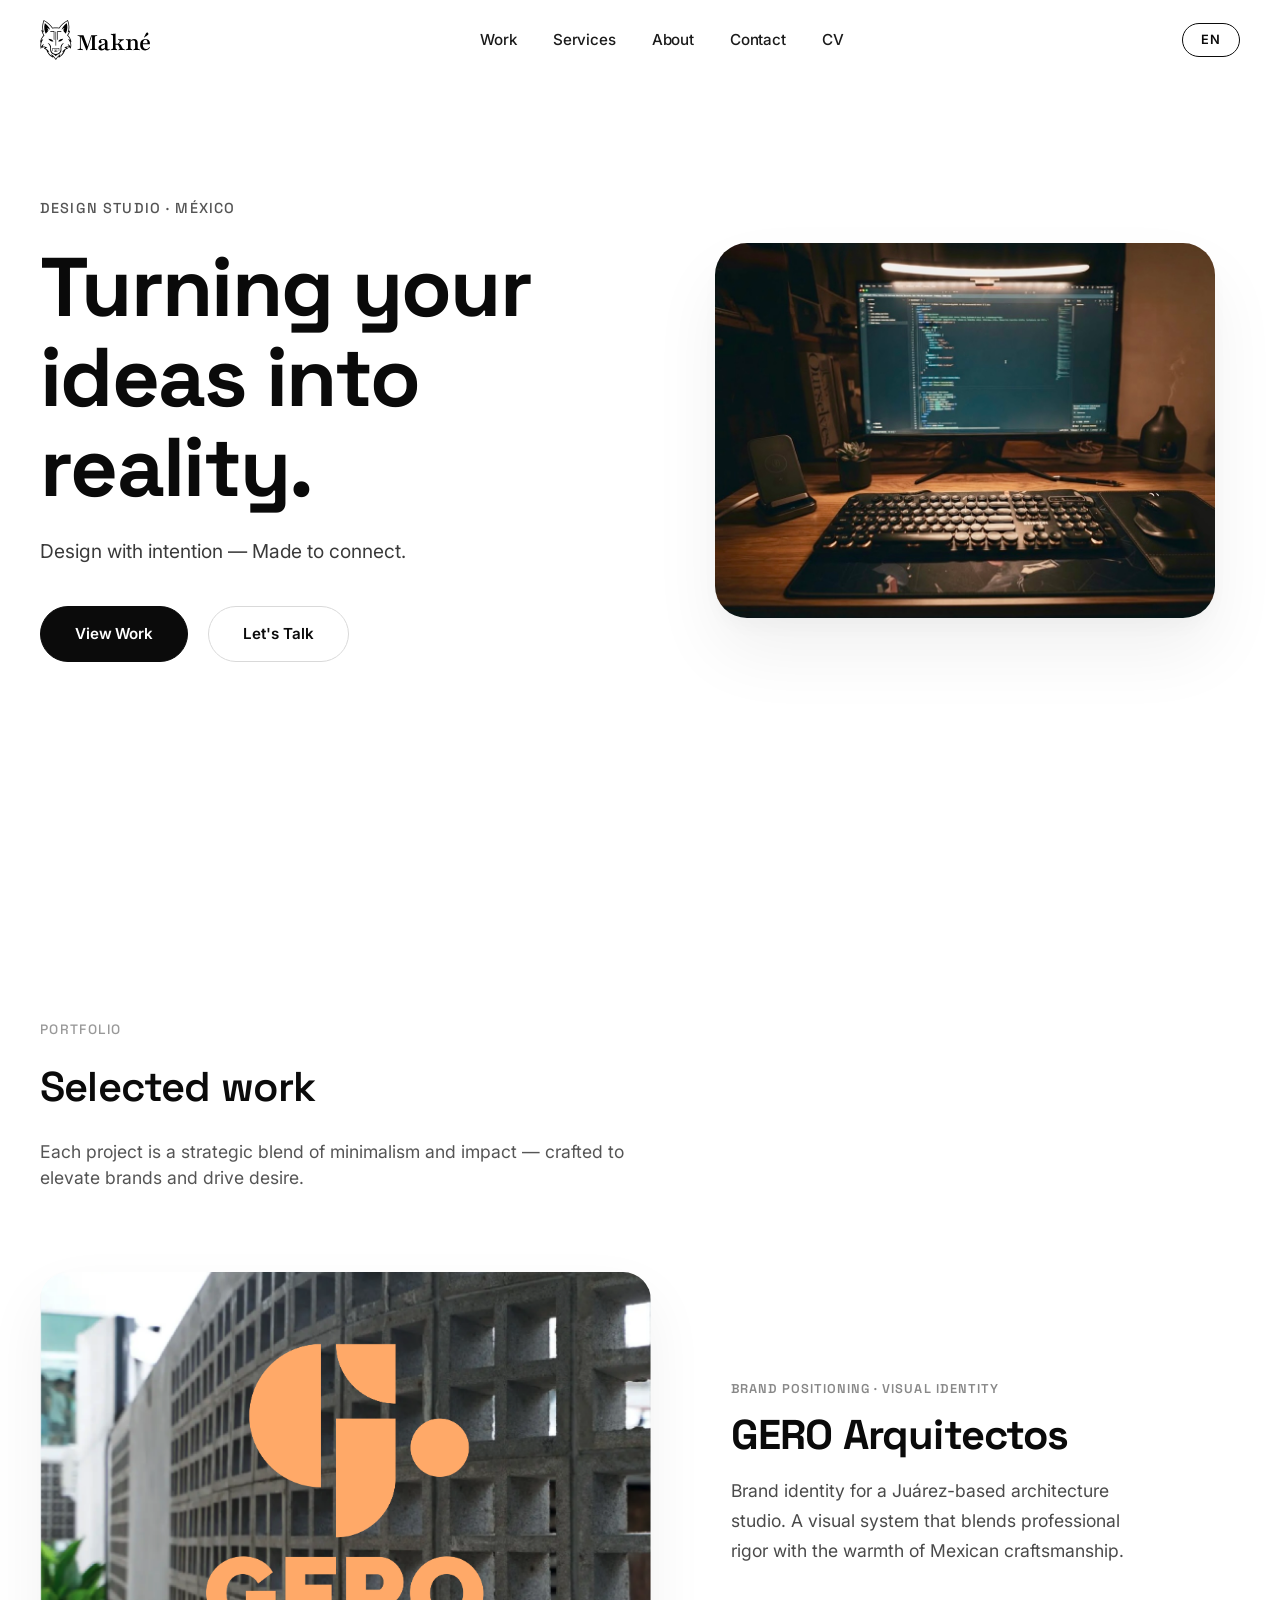
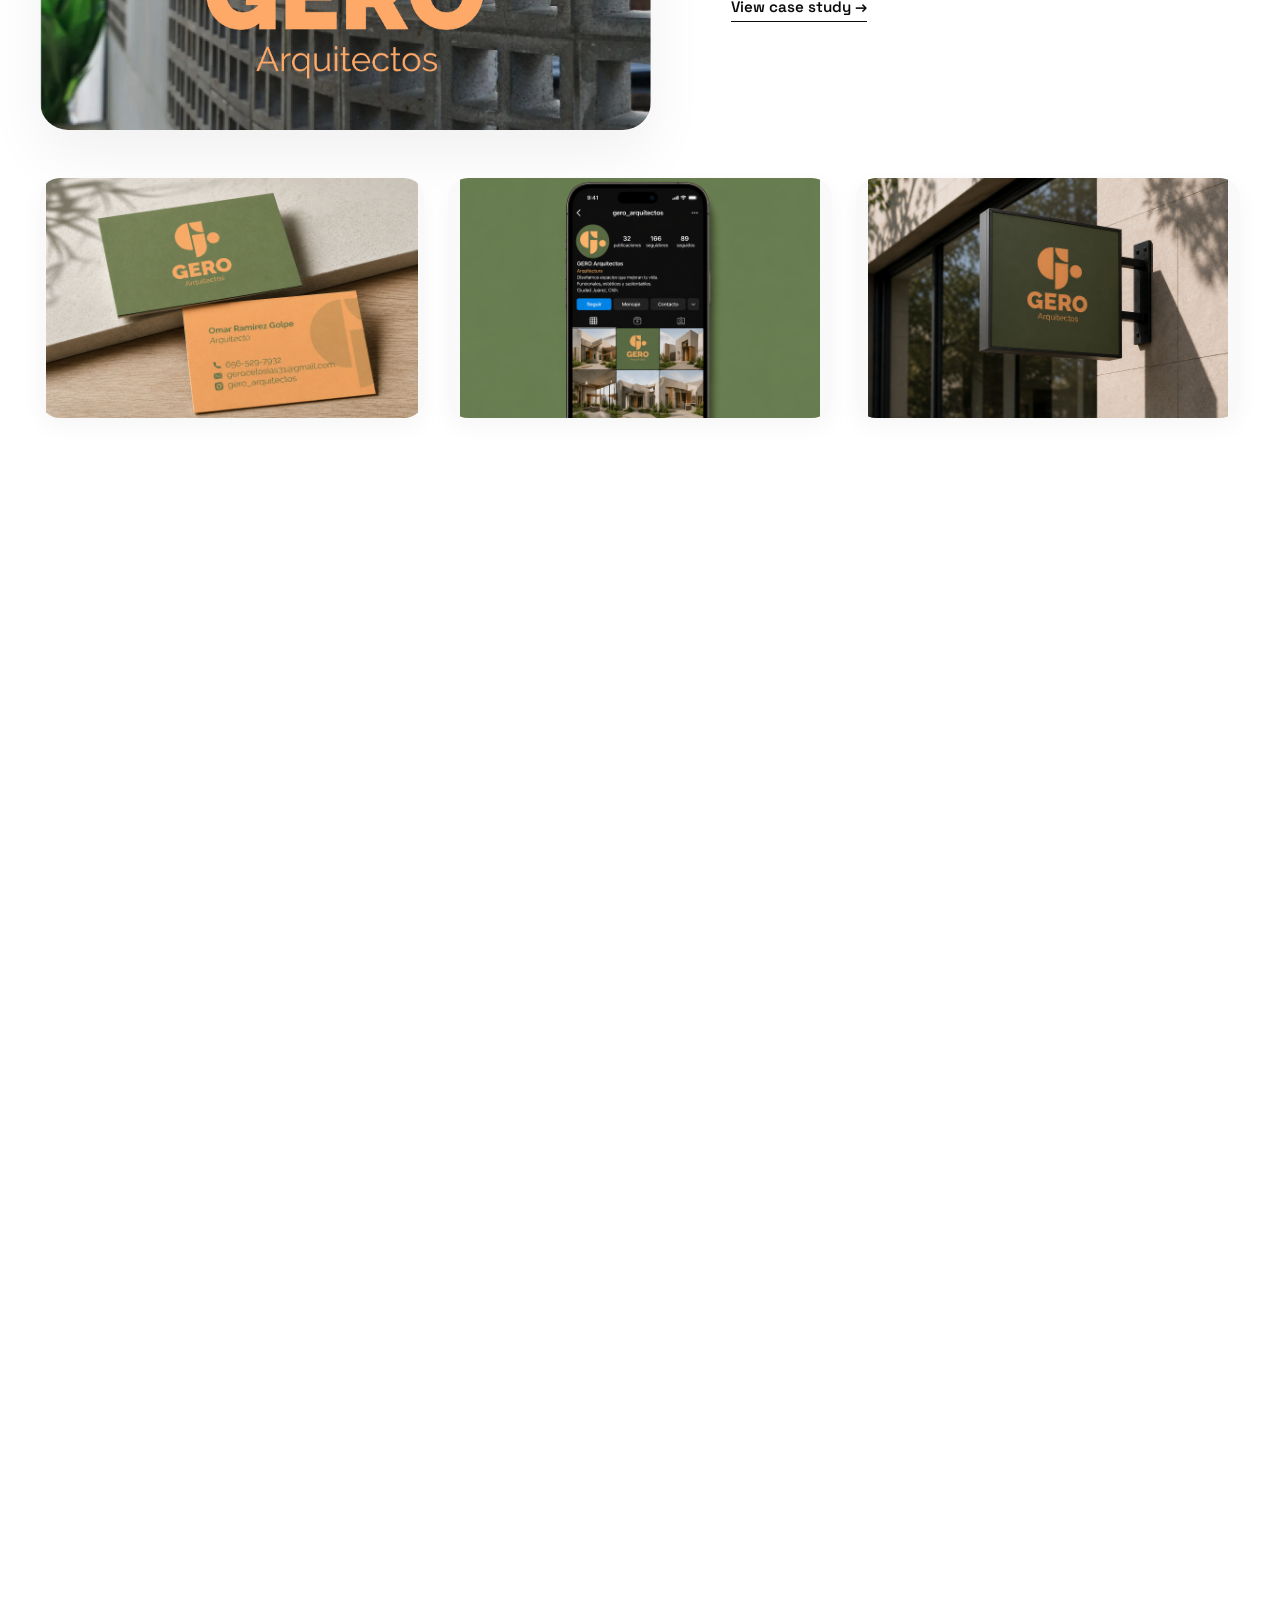
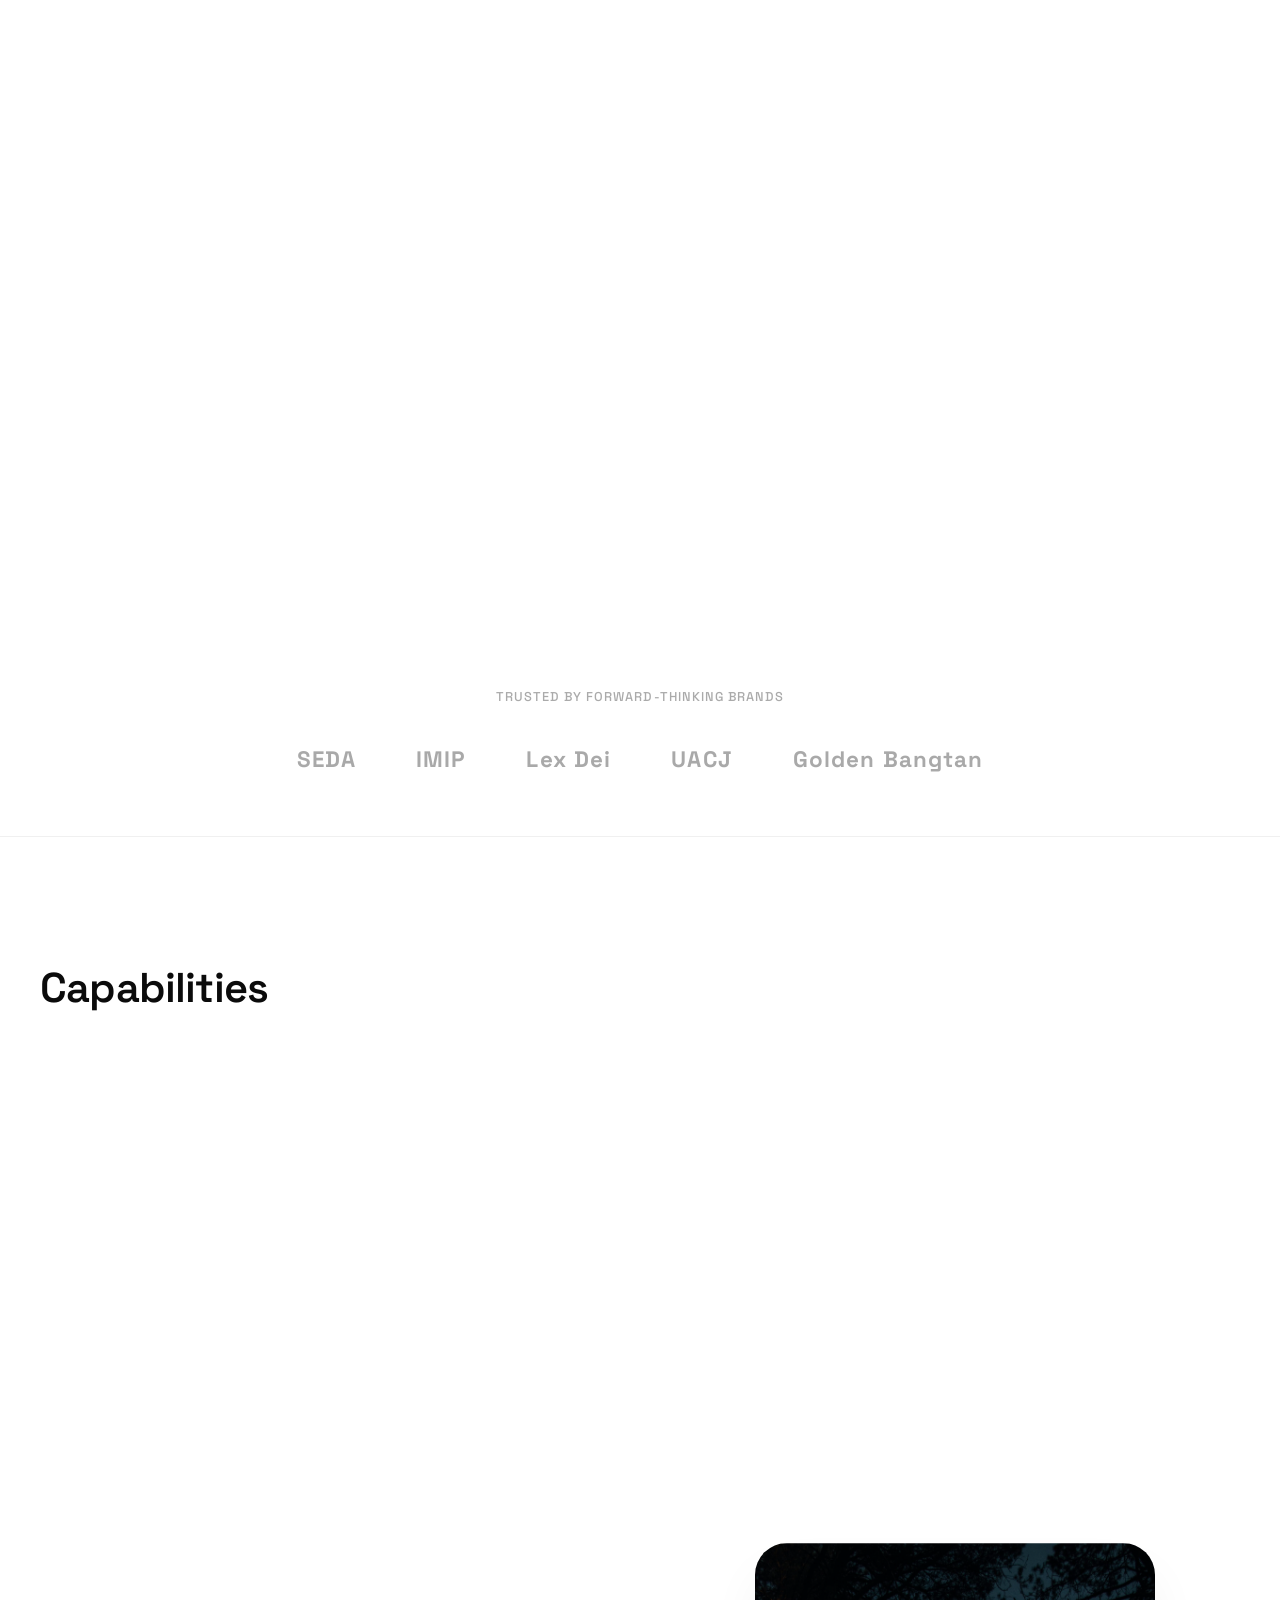
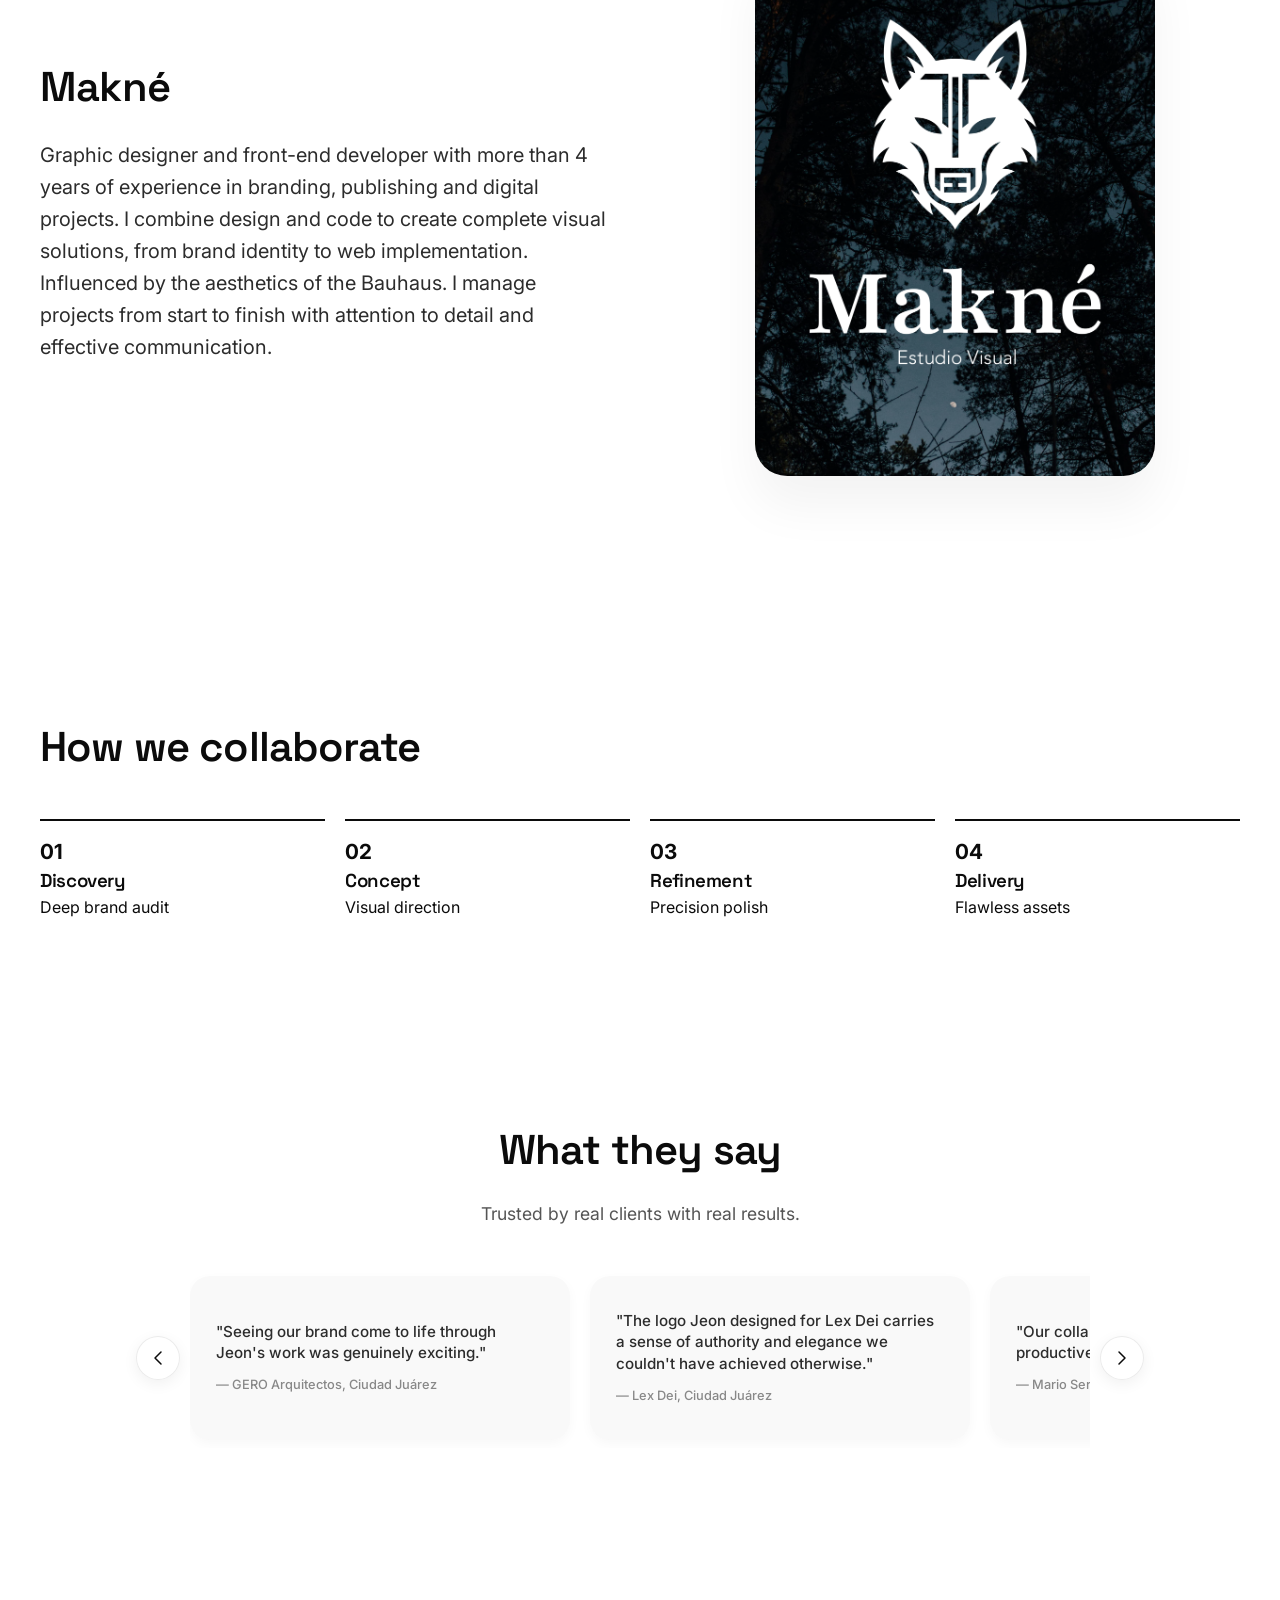
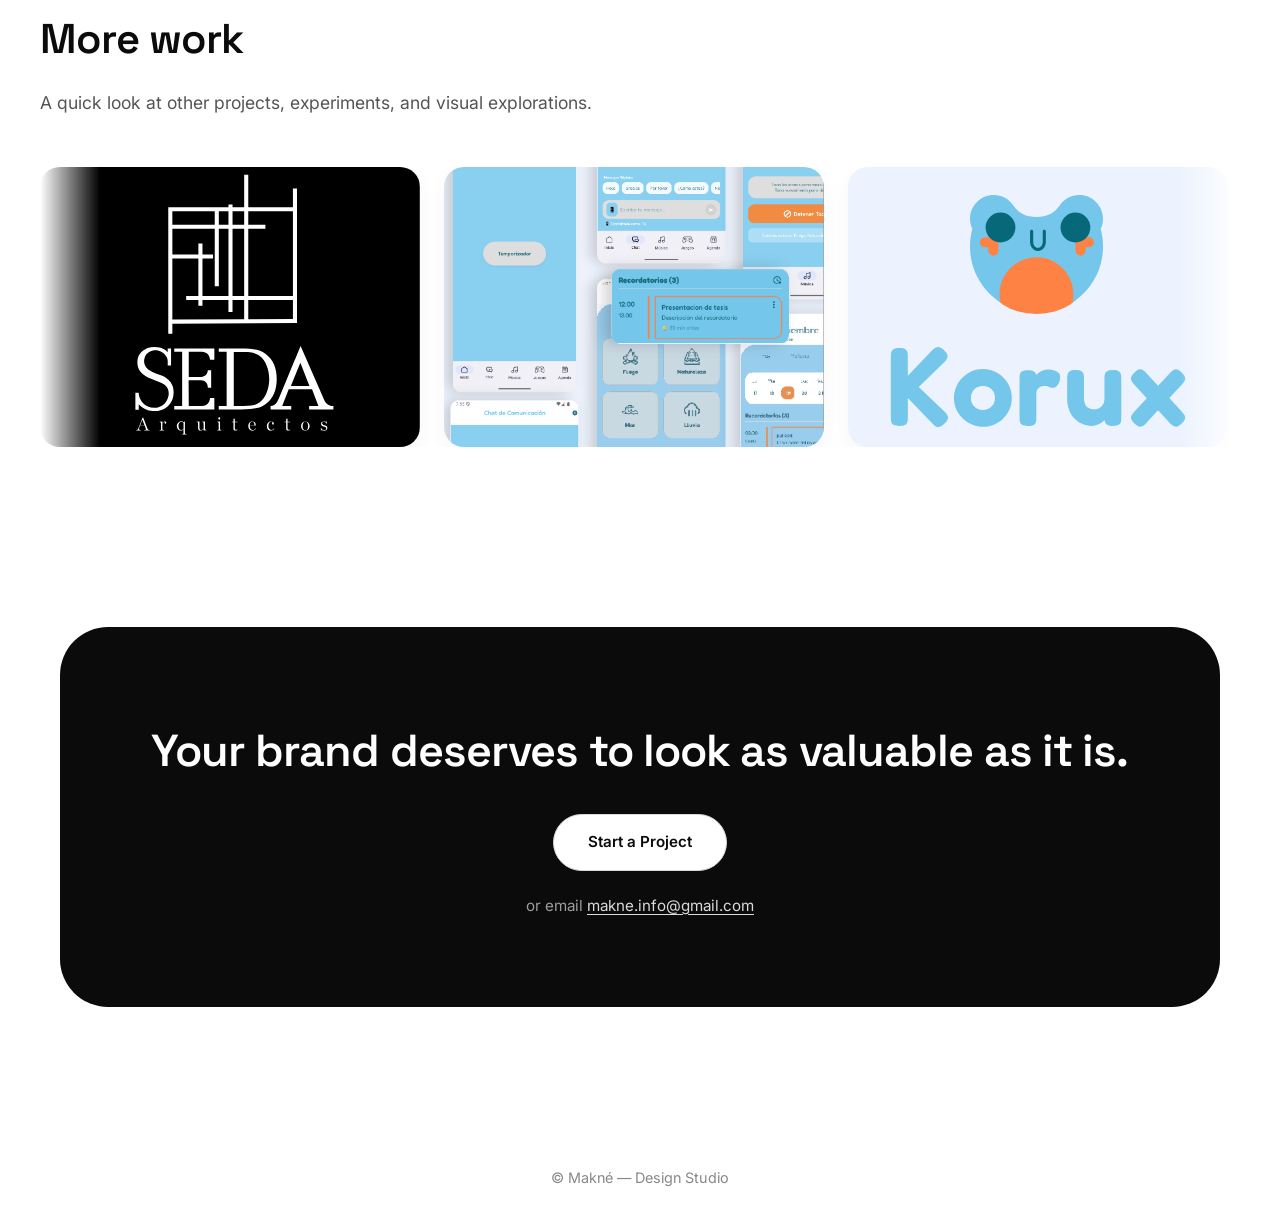
==== commit 60ff0c0b: "Update index.html" ====
--- a/index.html
+++ b/index.html
@@ -41,7 +41,6 @@
   <link href="https://fonts.googleapis.com/css2?family=Inter:opsz,wght@14..32,400;14..32,500;14..32,600&family=Space+Grotesk:wght@400;500;600;700&display=swap" rel="stylesheet">
 
   <link rel="stylesheet" href="css/main.css">
-
 </head>
 <body>
 
@@ -51,17 +50,19 @@
       <a href="index.html" class="logo">
         <img src="img/maknehorizontal.svg" alt="Makné logo" class="logo-image">
       </a>
+
       <div class="nav-links">
         <a href="#work">Work</a>
         <a href="#services">Services</a>
         <a href="#about">About</a>
         <a href="#contact">Contact</a>
         <a href="cv.html">CV</a>
-        <a href="es/" class="lang-toggle" data-lang-switch="es" aria-label="Switch to Spanish">
-          <span class="lang-toggle__default">EN</span>
-          <span class="lang-toggle__hover">ES</span>
-        </a>
-      </div>
+      </div>
+
+      <a href="es/" class="lang-toggle" data-lang-switch="es" aria-label="Switch to Spanish">
+        <span class="lang-toggle__default">EN</span>
+        <span class="lang-toggle__hover">ES</span>
+      </a>
     </div>
   </nav>
 
@@ -93,7 +94,6 @@
           <p class="section-sub">Each project is a strategic blend of minimalism and impact — crafted to elevate brands and drive desire.</p>
         </div>
 
-        <!-- PROJECT 01: GERO -->
         <div class="project-card reveal">
           <div class="project-layout project-layout--image-left">
             <div class="project-hero-image">
@@ -113,7 +113,6 @@
           </div>
         </div>
 
-        <!-- PROJECT 02: IMIP -->
         <div class="project-card reveal">
           <div class="project-layout project-layout--image-right">
             <div class="project-info">
@@ -128,7 +127,6 @@
           </div>
         </div>
 
-        <!-- PROJECT 03: Meet Me Here -->
         <div class="project-card project-card--full reveal">
           <div class="project-layout-full">
             <div class="project-hero-full">
--- a/css/main.css
+++ b/css/main.css
@@ -60,24 +60,25 @@
   -webkit-backdrop-filter: blur(20px);
   box-shadow: 0 4px 30px rgba(0, 0, 0, 0.03);
   padding: 14px 0;
-  border-bottom: 1px solid rgba(0,0,0,0.04);
+  border-bottom: 1px solid rgba(0, 0, 0, 0.04);
 }
 
 .nav-inner {
   display: flex;
   align-items: center;
   justify-content: space-between;
+  position: relative;
 }
 
 .logo {
   display: inline-flex;
   align-items: center;
-  text-decoration: none; 
+  text-decoration: none;
 }
 
 .logo img {
-  height: 40px; 
-  width: auto;  
+  height: 40px;
+  width: auto;
   display: block;
   object-fit: contain;
 }
@@ -245,6 +246,9 @@
   transform: scale(1.03);
 }
 
+/* ==========================================
+   LANGUAGE TOGGLE (EN / ES)
+   ========================================== */
 .lang-toggle {
   position: relative;
   display: inline-flex;
@@ -274,6 +278,10 @@
 .nav-links a.lang-toggle::before {
   content: none !important;
   display: none !important;
+  background: transparent !important;
+  height: 0 !important;
+  width: 0 !important;
+  transform: none !important;
 }
 
 .nav-links a.lang-toggle,
@@ -305,39 +313,20 @@
 /* Hover / focus: relleno negro, texto blanco y cambio de texto */
 .lang-toggle:hover,
 .lang-toggle:focus-visible {
-  background: #0b0b0b;
-  color: #ffffff;
-  border-color: #0b0b0b;
-}
-
-.lang-toggle:hover .lang-toggle__default,
-.lang-toggle:focus-visible .lang-toggle__default {
-  opacity: 0;
-}
-
-.lang-toggle:hover .lang-toggle__hover,
-.lang-toggle:focus-visible .lang-toggle__hover {
-  opacity: 1;
-}
-
-/* Elimina por completo el pseudo-elemento que hace la rayita */
-.nav-links a.lang-toggle::after,
-.nav-links a.lang-toggle::before {
-  content: none !important;
-  display: none !important;
-  background: transparent !important;
-  height: 0 !important;
-  width: 0 !important;
-  transform: none !important;
-}
-
-/* Hover: relleno negro + texto blanco */
-.lang-toggle:hover,
-.lang-toggle:focus-visible {
   background: #0b0b0b !important;
   color: #ffffff !important;
   border-color: #0b0b0b !important;
   text-decoration: none !important;
+}
+
+.lang-toggle:hover .lang-toggle__default,
+.lang-toggle:focus-visible .lang-toggle__default {
+  opacity: 0;
+}
+
+.lang-toggle:hover .lang-toggle__hover,
+.lang-toggle:focus-visible .lang-toggle__hover {
+  opacity: 1;
 }
 
 /* ==========================================
@@ -596,14 +585,12 @@
 /* ==========================================
    CV PAGE — MINIMAL / APPLE-LIKE
    ========================================== */
-
 .cv-page {
   padding-top: 160px;
   padding-bottom: 120px;
   background: #fff;
 }
 
-/* ---------- HEADER ---------- */
 .cv-header {
   margin-bottom: 100px;
 }
@@ -646,7 +633,6 @@
   opacity: 0.6;
 }
 
-/* ---------- BUTTONS ---------- */
 .cv-actions {
   display: flex;
   gap: 12px;
@@ -695,7 +681,6 @@
   transform: scale(1.03);
 }
 
-/* ---------- SECTIONS ---------- */
 .cv-section {
   margin-bottom: 90px;
 }
@@ -714,7 +699,6 @@
   margin-bottom: 36px;
 }
 
-/* ---------- SUMMARY ---------- */
 .cv-summary {
   font-family: 'Inter', sans-serif;
   font-size: 1.15rem;
@@ -724,7 +708,6 @@
   letter-spacing: -0.005em;
 }
 
-/* ---------- ROWS ---------- */
 .cv-row {
   display: grid;
   grid-template-columns: 180px 1fr;
@@ -791,7 +774,6 @@
   border-radius: 50%;
 }
 
-/* ---------- PROJECTS ---------- */
 .cv-projects {
   display: grid;
   grid-template-columns: repeat(3, 1fr);
@@ -839,7 +821,6 @@
   letter-spacing: -0.005em;
 }
 
-/* ---------- SKILLS ---------- */
 .cv-skills {
   display: grid;
   grid-template-columns: repeat(2, 1fr);
@@ -874,7 +855,6 @@
   letter-spacing: -0.005em;
 }
 
-/* ---------- TOOLS ---------- */
 .cv-tags {
   display: flex;
   flex-wrap: wrap;
@@ -897,7 +877,6 @@
   background: #e8e8ed;
 }
 
-/* ---------- LANGUAGES ---------- */
 .cv-langs {
   display: grid;
   grid-template-columns: repeat(2, 1fr);
@@ -927,130 +906,6 @@
   color: #6e6e73;
 }
 
-/* ---------- RESPONSIVE ---------- */
-@media (max-width: 900px) {
-  .cv-projects {
-    grid-template-columns: 1fr;
-  }
-
-  .cv-skills {
-    grid-template-columns: 1fr;
-  }
-}
-
-@media (max-width: 768px) {
-  .cv-page {
-    padding-top: 120px;
-    padding-bottom: 80px;
-  }
-
-  .cv-header {
-    margin-bottom: 60px;
-  }
-
-  .cv-row {
-    grid-template-columns: 1fr;
-    gap: 8px;
-    padding: 26px 0;
-  }
-
-  .cv-section {
-    margin-bottom: 60px;
-  }
-
-  .cv-langs {
-    grid-template-columns: 1fr;
-    max-width: 100%;
-  }
-
-  .cv-btn {
-    flex: 1;
-    justify-content: center;
-  }
-}
-
-/* ---------- PRINT ---------- */
-@media print {
-  .navbar,
-  .footer,
-  .cv-actions,
-  .no-print {
-    display: none !important;
-  }
-
-  body {
-    background: #fff !important;
-    color: #000 !important;
-    font-size: 10.5pt;
-    line-height: 1.5;
-  }
-
-  .cv-page { padding: 0 !important; }
-  .container { max-width: 100%; padding: 0; }
-  .cv-header { margin-bottom: 28px; }
-
-  .cv-name { font-size: 22pt; margin-bottom: 8px; }
-  .cv-role { font-size: 10pt; color: #333; margin-bottom: 12px; }
-  .cv-contact { font-size: 9pt; color: #333; margin-bottom: 16px; }
-
-  .cv-section {
-    margin-bottom: 24px;
-    page-break-inside: avoid;
-  }
-
-  .cv-section-title {
-    font-size: 8pt;
-    color: #555;
-    margin-bottom: 14px;
-  }
-
-  .cv-summary { font-size: 10pt; color: #222; }
-
-  .cv-row {
-    grid-template-columns: 120px 1fr;
-    gap: 24px;
-    padding: 14px 0;
-    border-bottom: 0.5pt solid #ddd;
-  }
-
-  .cv-row-role { font-size: 11pt; }
-  .cv-row-company { font-size: 9.5pt; color: #333; }
-  .cv-row-meta { font-size: 8.5pt; color: #555; }
-  .cv-row li { font-size: 9.5pt; color: #222; margin-bottom: 5px; }
-  .cv-row li::before { background: #999; }
-
-  .cv-projects {
-    grid-template-columns: repeat(3, 1fr);
-    gap: 10px;
-  }
-
-  .cv-project,
-  .cv-skill,
-  .cv-lang {
-    background: #f7f7f7 !important;
-    padding: 12px 14px;
-  }
-
-  .cv-project-tag { font-size: 7pt; color: #555; }
-  .cv-project h4 { font-size: 10pt; }
-  .cv-project p { font-size: 8.5pt; color: #333; }
-
-  .cv-skills { grid-template-columns: repeat(2, 1fr); }
-  .cv-skill h4 { font-size: 9.5pt; }
-  .cv-skill p { font-size: 8.5pt; color: #333; }
-
-  .cv-tag {
-    background: #f0f0f0 !important;
-    font-size: 8.5pt;
-    padding: 5px 12px;
-  }
-
-  .cv-lang strong { font-size: 9.5pt; }
-  .cv-lang span { font-size: 8.5pt; color: #444; }
-
-  a { color: #000 !important; text-decoration: none; }
-}
-
 /* ==========================================
    TRUSTED BY
    ========================================== */
@@ -1180,7 +1035,7 @@
 }
 
 /* ==========================================
-   TESTIMONIALS 
+   TESTIMONIALS
    ========================================== */
 .testimonials-section {
   padding: 80px 0 60px;
@@ -1222,7 +1077,7 @@
   display: flex;
   flex-direction: column;
   justify-content: center;
-  box-shadow: 0 4px 12px rgba(0,0,0,0.03);
+  box-shadow: 0 4px 12px rgba(0, 0, 0, 0.03);
 }
 
 .testimonial-card .testimonial-quote {
@@ -1247,7 +1102,7 @@
   background: rgba(255, 255, 255, 0.9);
   backdrop-filter: blur(10px);
   -webkit-backdrop-filter: blur(10px);
-  border: 1px solid rgba(0,0,0,0.08);
+  border: 1px solid rgba(0, 0, 0, 0.08);
   border-radius: 50%;
   width: 44px;
   height: 44px;
@@ -1256,24 +1111,19 @@
   justify-content: center;
   cursor: pointer;
   transition: all 0.3s ease;
-  box-shadow: 0 4px 15px rgba(0,0,0,0.06);
+  box-shadow: 0 4px 15px rgba(0, 0, 0, 0.06);
   color: #0b0b0b;
   padding: 0;
 }
 
 .testimonial-arrow:hover {
   background: rgba(255, 255, 255, 1);
-  box-shadow: 0 8px 25px rgba(0,0,0,0.1);
+  box-shadow: 0 8px 25px rgba(0, 0, 0, 0.1);
   transform: translateY(-50%) scale(1.05);
 }
 
-.testimonial-arrow--left {
-  left: -54px;
-}
-
-.testimonial-arrow--right {
-  right: -54px;
-}
+.testimonial-arrow--left { left: -54px; }
+.testimonial-arrow--right { right: -54px; }
 
 /* ==========================================
    MORE WORK — AUTO CAROUSEL
@@ -1309,13 +1159,13 @@
   flex: 0 0 380px;
   border-radius: 20px;
   overflow: hidden;
-  box-shadow: 0 8px 25px rgba(0,0,0,0.04);
+  box-shadow: 0 8px 25px rgba(0, 0, 0, 0.04);
   transition: transform 0.4s ease, box-shadow 0.4s ease;
 }
 
 .carousel-item:hover {
   transform: translateY(-4px);
-  box-shadow: 0 18px 40px rgba(0,0,0,0.08);
+  box-shadow: 0 18px 40px rgba(0, 0, 0, 0.08);
 }
 
 .carousel-item img {
@@ -1403,7 +1253,7 @@
 }
 
 /* ==========================================
-   RESPONSIVE
+   RESPONSIVE — TABLET
    ========================================== */
 @media (max-width: 1024px) {
   .project-layout,
@@ -1450,100 +1300,155 @@
   }
 }
 
+/* ==========================================
+   RESPONSIVE — CV EN TABLET/MÓVIL
+   ========================================== */
+@media (max-width: 900px) {
+  .cv-projects {
+    grid-template-columns: 1fr;
+  }
+
+  .cv-skills {
+    grid-template-columns: 1fr;
+  }
+}
+
+/* ==========================================
+   RESPONSIVE — MÓVIL
+   ========================================== */
 @media (max-width: 768px) {
-  .container {
-    padding: 0 20px;
-  }
-
-  section {
-    padding: 80px 0;
-  }
-
+  .container { padding: 0 20px; }
+  section { padding: 80px 0; }
+
+  /* --- NAVBAR móvil --- */
   .navbar {
-    padding: 14px 0;
+    padding: 14px 0 10px;
+  }
+
+  .navbar.scrolled {
+    padding: 10px 0 8px;
   }
 
   .nav-inner {
-    flex-wrap: wrap;
-    gap: 12px;
-    justify-content: center;
-  }
-
-  .logo {
-    font-size: 1.3rem;
-  }
-
+    position: relative;
+    display: flex;
+    flex-direction: column;
+    align-items: center;
+    gap: 14px;
+    flex-wrap: nowrap;
+    padding-top: 6px;
+  }
+
+  .logo img {
+    height: 32px;
+    margin: 0 auto;
+  }
+
+  /* El botón sale del flujo y se ancla arriba a la derecha */
+  .lang-toggle {
+    position: absolute !important;
+    top: 0;
+    right: 0;
+    margin-left: 0 !important;
+    min-width: 48px;
+    height: 30px;
+    padding: 0 12px;
+    font-size: 0.72rem;
+    z-index: 2;
+  }
+
+  /* Links en una sola fila con scroll horizontal si no caben */
   .nav-links {
-    gap: 20px;
-    flex-wrap: wrap;
-    justify-content: center;
-  }
+    display: flex;
+    align-items: center;
+    justify-content: flex-start;
+    gap: 16px;
+    flex-wrap: nowrap;
+    width: 100%;
+    padding: 4px 0 6px;
+    overflow-x: auto;
+    overflow-y: hidden;
+    -webkit-overflow-scrolling: touch;
+    scrollbar-width: none;
+    -ms-overflow-style: none;
+  }
+
+  .nav-links::-webkit-scrollbar { display: none; }
 
   .nav-links a {
     font-size: 0.85rem;
-  }
-
+    white-space: nowrap;
+    flex-shrink: 0;
+  }
+
+  /* --- HERO móvil --- */
   .hero {
-    padding-top: 100px;
+    padding-top: 150px;
     min-height: auto;
   }
 
   .hero-content {
     grid-template-columns: 1fr;
     text-align: center;
-    gap: 30px;
+    gap: 36px;
   }
 
   .hero-text {
     margin: 0 auto;
+    max-width: 100%;
+  }
+
+  .hero-eyebrow {
+    font-size: 0.75rem;
+    letter-spacing: 0.06em;
+    margin-bottom: 18px;
+  }
+
+  .hero-title {
+    font-size: clamp(2.2rem, 9.5vw, 3rem);
+    line-height: 1.05;
+    margin-bottom: 20px;
   }
 
   .hero-sub {
+    font-size: 1rem;
+    line-height: 1.5;
     max-width: 100%;
+    margin-bottom: 32px;
   }
 
   .cta-group {
     justify-content: center;
+    gap: 12px;
+  }
+
+  .btn-primary,
+  .btn-secondary {
+    padding: 14px 26px;
+    font-size: 0.9rem;
   }
 
   .hero-mockup {
-    max-width: 300px;
+    max-width: 100%;
     margin: 0 auto;
-  }
-
-  .section-title {
-    font-size: 1.8rem;
-  }
-
-  .section-sub {
-    font-size: 1rem;
-    margin-bottom: 40px;
-  }
-
-  .portfolio-header {
-    margin-bottom: 50px;
-  }
-
-  .project-title {
-    font-size: 1.8rem;
-  }
-
-  .project-card {
-    margin-bottom: 80px;
-  }
-
-  .supporting-visuals {
-    grid-template-columns: 1fr;
-  }
-
-  .supporting-item img {
-    height: 200px;
-  }
-
-  .project-hero-full img {
-    max-height: 300px;
-  }
-
+    border-radius: 24px;
+  }
+
+  /* --- Secciones --- */
+  .section-title { font-size: 1.8rem; }
+  .section-sub { font-size: 1rem; margin-bottom: 40px; }
+
+  .portfolio-header { margin-bottom: 50px; }
+  .project-card { margin-bottom: 80px; }
+  .project-title { font-size: 1.8rem; }
+
+  .supporting-visuals { grid-template-columns: 1fr; }
+  .supporting-item img { height: 200px; }
+
+  .project-hero-full img { max-height: 300px; }
+  .project-hero-full { border-radius: 24px; }
+
+  /* --- About --- */
   .about-flex {
     grid-template-columns: 1fr;
     gap: 30px;
@@ -1555,67 +1460,172 @@
     margin: 0 auto;
   }
 
-  .trusted-logos {
-    gap: 24px;
-  }
-
-  .trusted-logo-text {
-    font-size: 1rem;
-  }
-
+  /* --- Trusted --- */
+  .trusted-logos { gap: 24px; }
+  .trusted-logo-text { font-size: 1rem; }
+
+  /* --- Testimonials --- */
   .testimonial-card {
     flex: 0 0 300px;
     padding: 20px 18px;
   }
 
-  .testimonial-card .testimonial-quote {
-    font-size: 0.9rem;
-  }
-
-  .testimonial-arrow {
-    display: none;
-  }
-
-  .more-work-section {
-    padding: 50px 0 30px;
-  }
-
-  .carousel-item {
-    flex: 0 0 300px;
-  }
-
-  .carousel-item img {
-    height: 220px;
-  }
-
+  .testimonial-card .testimonial-quote { font-size: 0.9rem; }
+
+  /* --- Carousel --- */
+  .more-work-section { padding: 50px 0 30px; }
+  .carousel-item { flex: 0 0 300px; }
+  .carousel-item img { height: 220px; }
+
+  /* --- CTA final --- */
   .final-cta {
     padding: 60px 20px;
     margin: 0 10px;
     border-radius: 32px;
   }
 
-  .final-cta h2 {
-    font-size: 1.8rem;
-  }
-
+  .final-cta h2 { font-size: 1.8rem; }
+
+  /* --- CV móvil --- */
+  .cv-page {
+    padding-top: 150px;
+    padding-bottom: 80px;
+  }
+
+  .cv-header { margin-bottom: 60px; }
+
+  .cv-row {
+    grid-template-columns: 1fr;
+    gap: 8px;
+    padding: 26px 0;
+  }
+
+  .cv-section { margin-bottom: 60px; }
+
+  .cv-langs {
+    grid-template-columns: 1fr;
+    max-width: 100%;
+  }
+
+  .cv-btn {
+    flex: 1;
+    justify-content: center;
+  }
+
+  /* --- Footer --- */
   .footer {
     padding: 30px 0;
     font-size: 0.8rem;
   }
 }
 
-@media (max-width: 768px) {
-    .logo img {
-        height: 32px; 
-    }
-}
-
-@media (max-width: 768px) {
-    .logo img {
-        height: 32px; 
-    }
-}
-
+/* ==========================================
+   RESPONSIVE — MÓVIL PEQUEÑO (iPhone SE)
+   ========================================== */
+@media (max-width: 400px) {
+  .hero { padding-top: 145px; }
+
+  .hero-title { font-size: clamp(1.9rem, 10vw, 2.4rem); }
+  .hero-sub { font-size: 0.95rem; }
+
+  .nav-links { gap: 12px; }
+  .nav-links a { font-size: 0.78rem; }
+
+  .lang-toggle {
+    min-width: 42px;
+    height: 26px;
+    padding: 0 10px;
+    font-size: 0.65rem;
+  }
+}
+
+/* ==========================================
+   PRINT
+   ========================================== */
+@media print {
+  .navbar,
+  .footer,
+  .cv-actions,
+  .no-print {
+    display: none !important;
+  }
+
+  body {
+    background: #fff !important;
+    color: #000 !important;
+    font-size: 10.5pt;
+    line-height: 1.5;
+  }
+
+  .cv-page { padding: 0 !important; }
+  .container { max-width: 100%; padding: 0; }
+  .cv-header { margin-bottom: 28px; }
+
+  .cv-name { font-size: 22pt; margin-bottom: 8px; }
+  .cv-role { font-size: 10pt; color: #333; margin-bottom: 12px; }
+  .cv-contact { font-size: 9pt; color: #333; margin-bottom: 16px; }
+
+  .cv-section {
+    margin-bottom: 24px;
+    page-break-inside: avoid;
+  }
+
+  .cv-section-title {
+    font-size: 8pt;
+    color: #555;
+    margin-bottom: 14px;
+  }
+
+  .cv-summary { font-size: 10pt; color: #222; }
+
+  .cv-row {
+    grid-template-columns: 120px 1fr;
+    gap: 24px;
+    padding: 14px 0;
+    border-bottom: 0.5pt solid #ddd;
+  }
+
+  .cv-row-role { font-size: 11pt; }
+  .cv-row-company { font-size: 9.5pt; color: #333; }
+  .cv-row-meta { font-size: 8.5pt; color: #555; }
+  .cv-row li { font-size: 9.5pt; color: #222; margin-bottom: 5px; }
+  .cv-row li::before { background: #999; }
+
+  .cv-projects {
+    grid-template-columns: repeat(3, 1fr);
+    gap: 10px;
+  }
+
+  .cv-project,
+  .cv-skill,
+  .cv-lang {
+    background: #f7f7f7 !important;
+    padding: 12px 14px;
+  }
+
+  .cv-project-tag { font-size: 7pt; color: #555; }
+  .cv-project h4 { font-size: 10pt; }
+  .cv-project p { font-size: 8.5pt; color: #333; }
+
+  .cv-skills { grid-template-columns: repeat(2, 1fr); }
+  .cv-skill h4 { font-size: 9.5pt; }
+  .cv-skill p { font-size: 8.5pt; color: #333; }
+
+  .cv-tag {
+    background: #f0f0f0 !important;
+    font-size: 8.5pt;
+    padding: 5px 12px;
+  }
+
+  .cv-lang strong { font-size: 9.5pt; }
+  .cv-lang span { font-size: 8.5pt; color: #444; }
+
+  a { color: #000 !important; text-decoration: none; }
+}
+
+/* ==========================================
+   NAV CV + ACTIVE LINK
+   ========================================== */
 .nav-cv {
   padding: 8px 18px;
   border: 1px solid #d9d9d9;
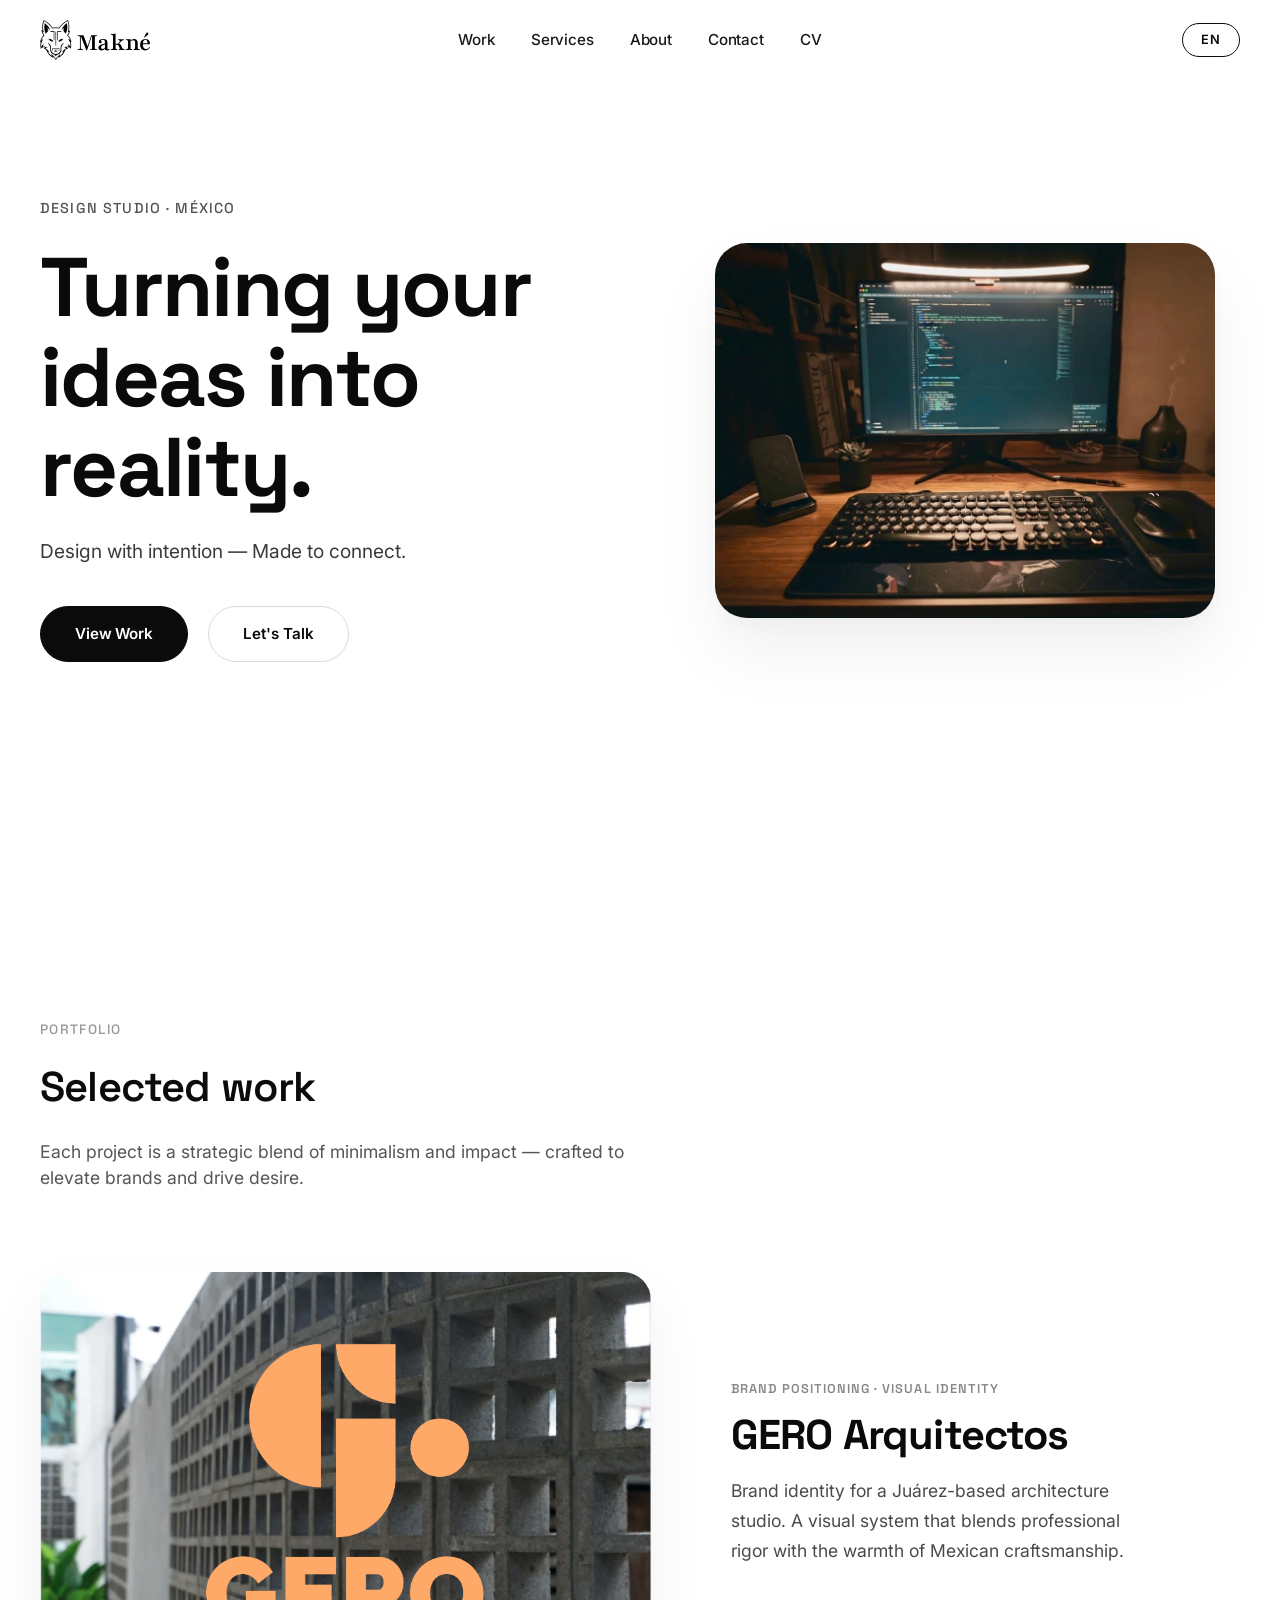
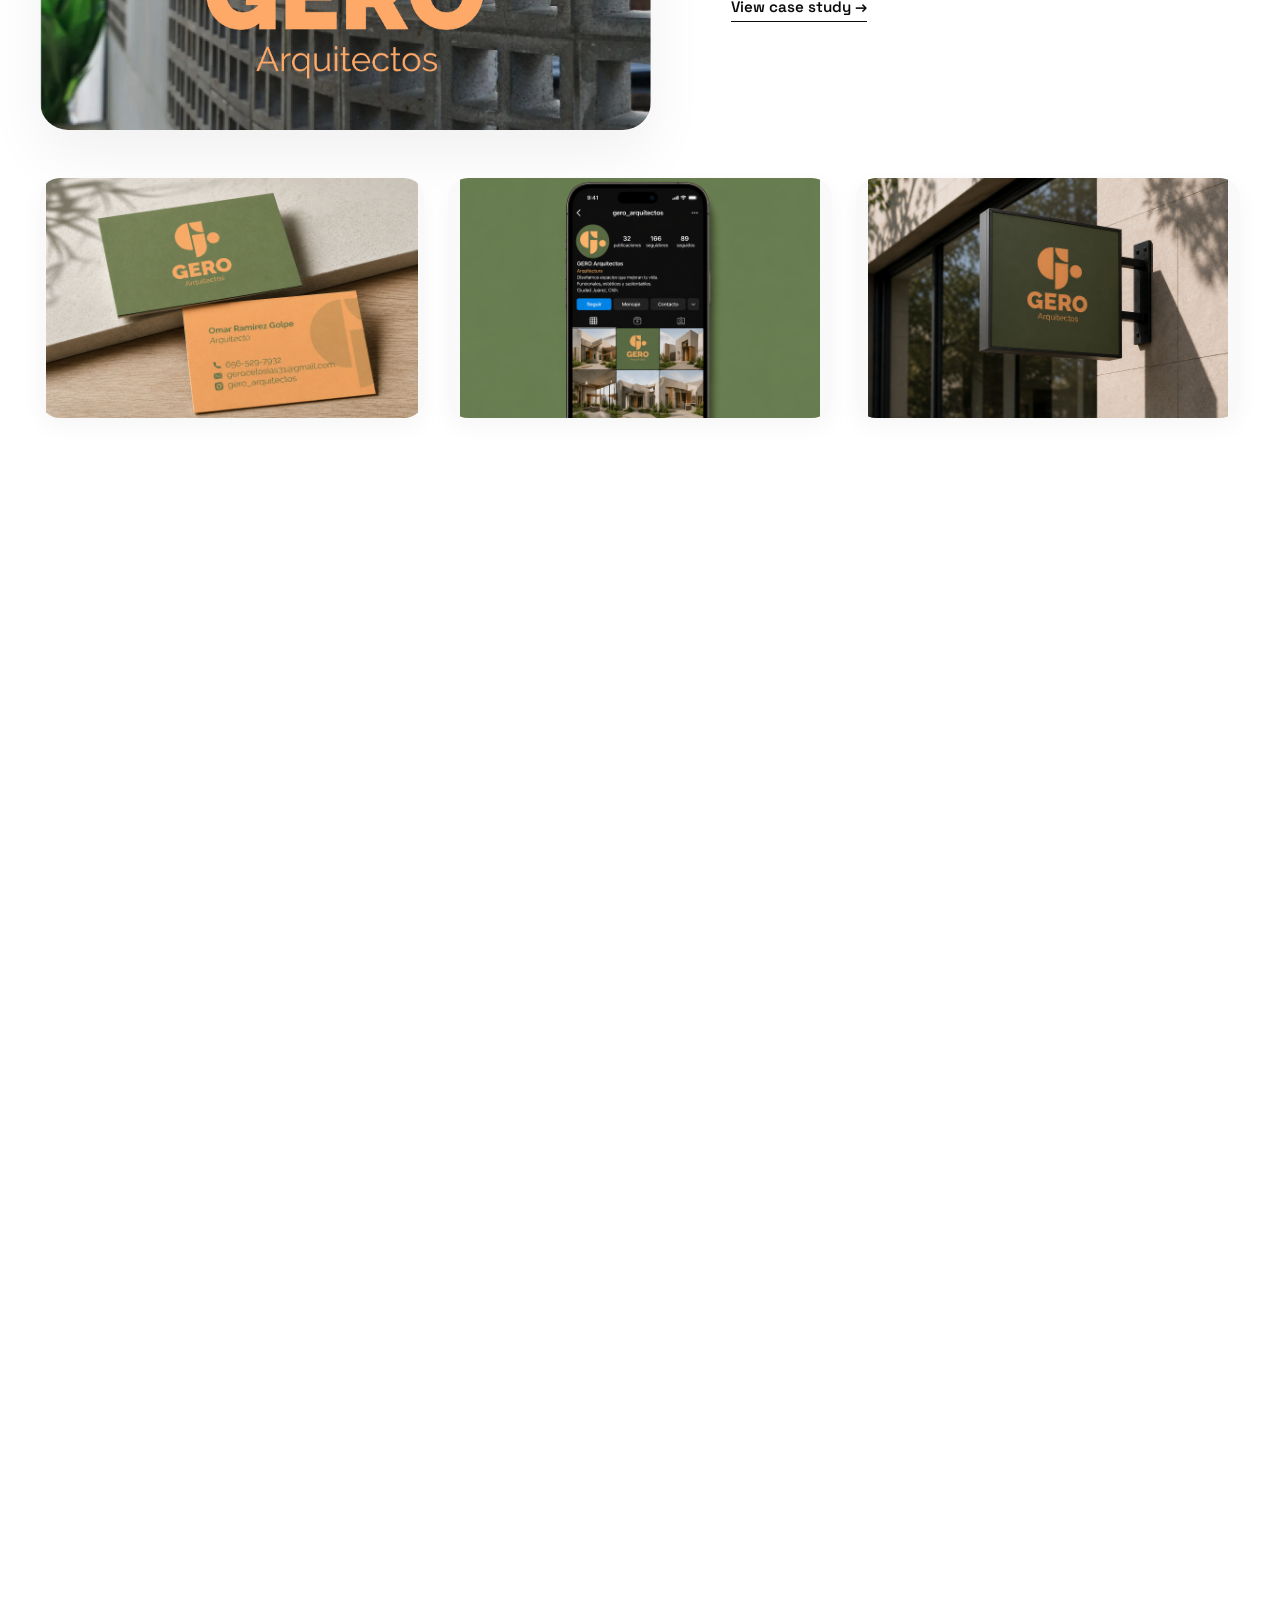
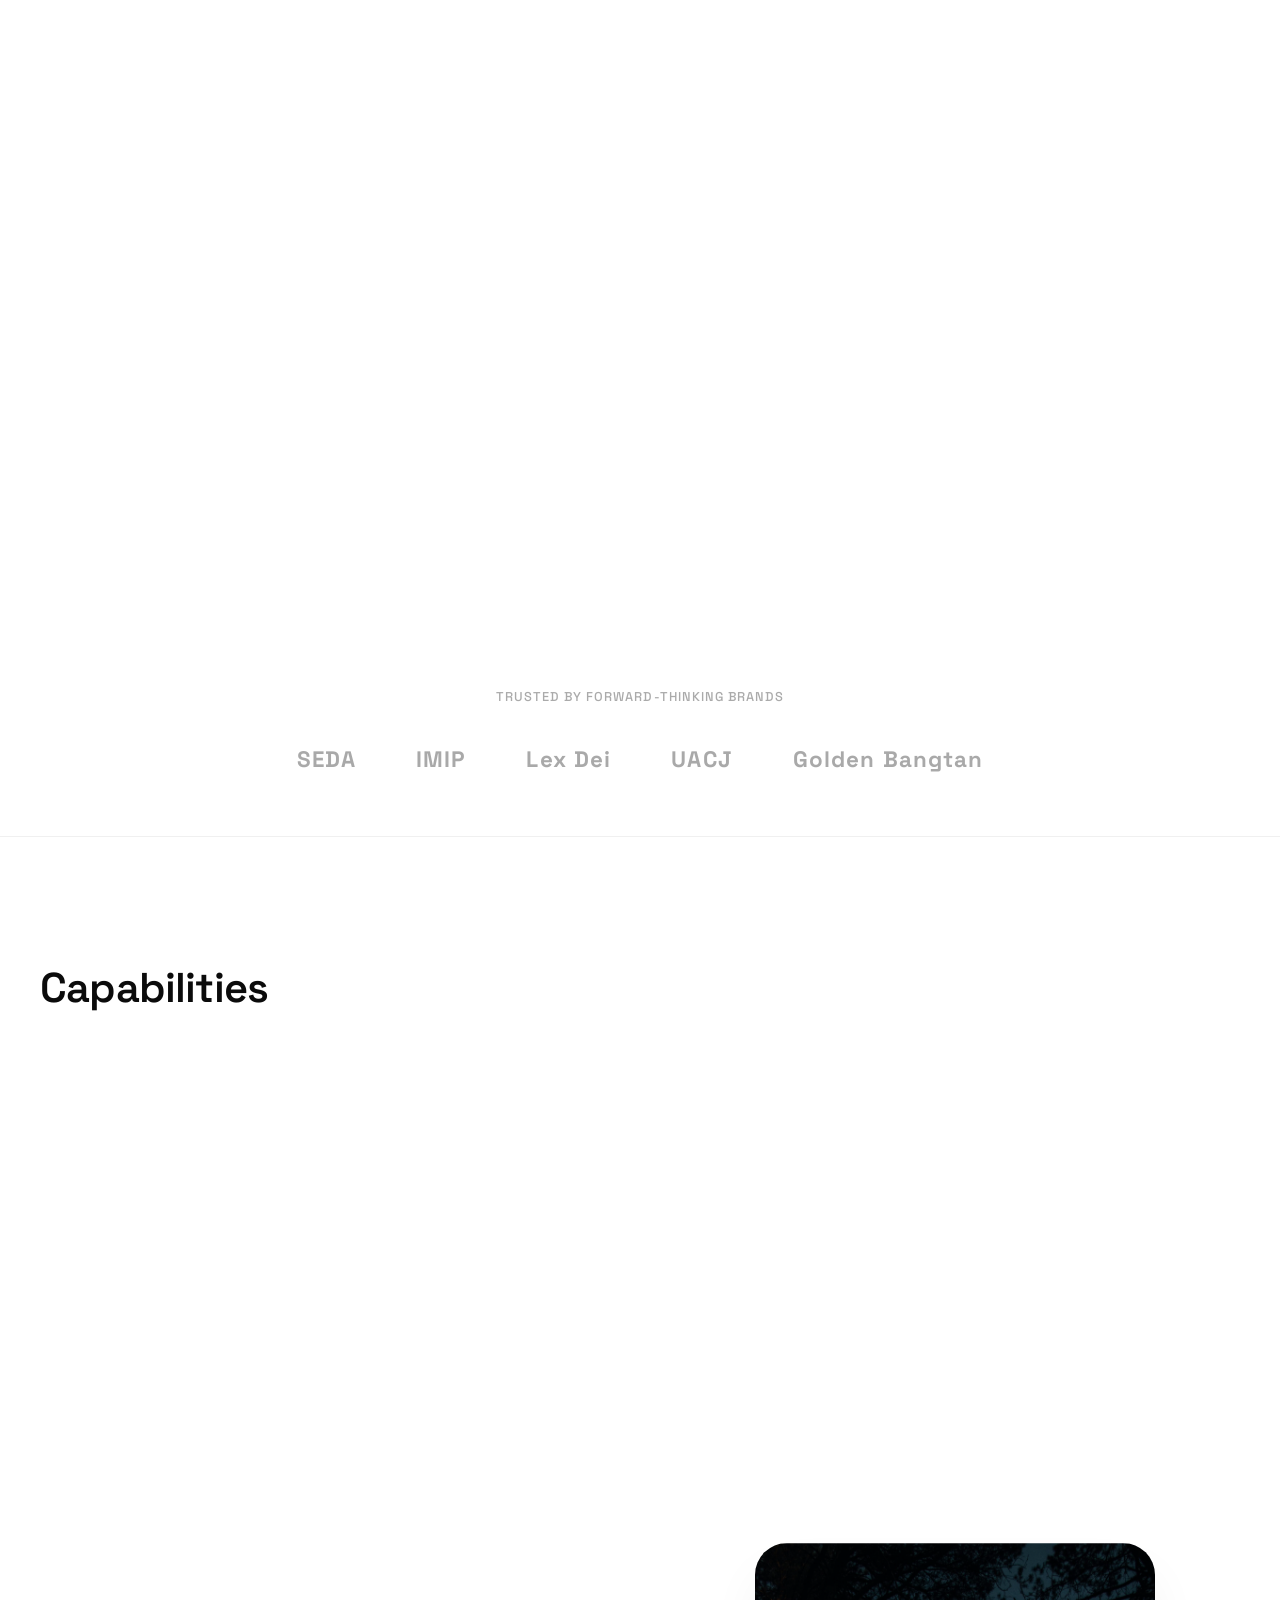
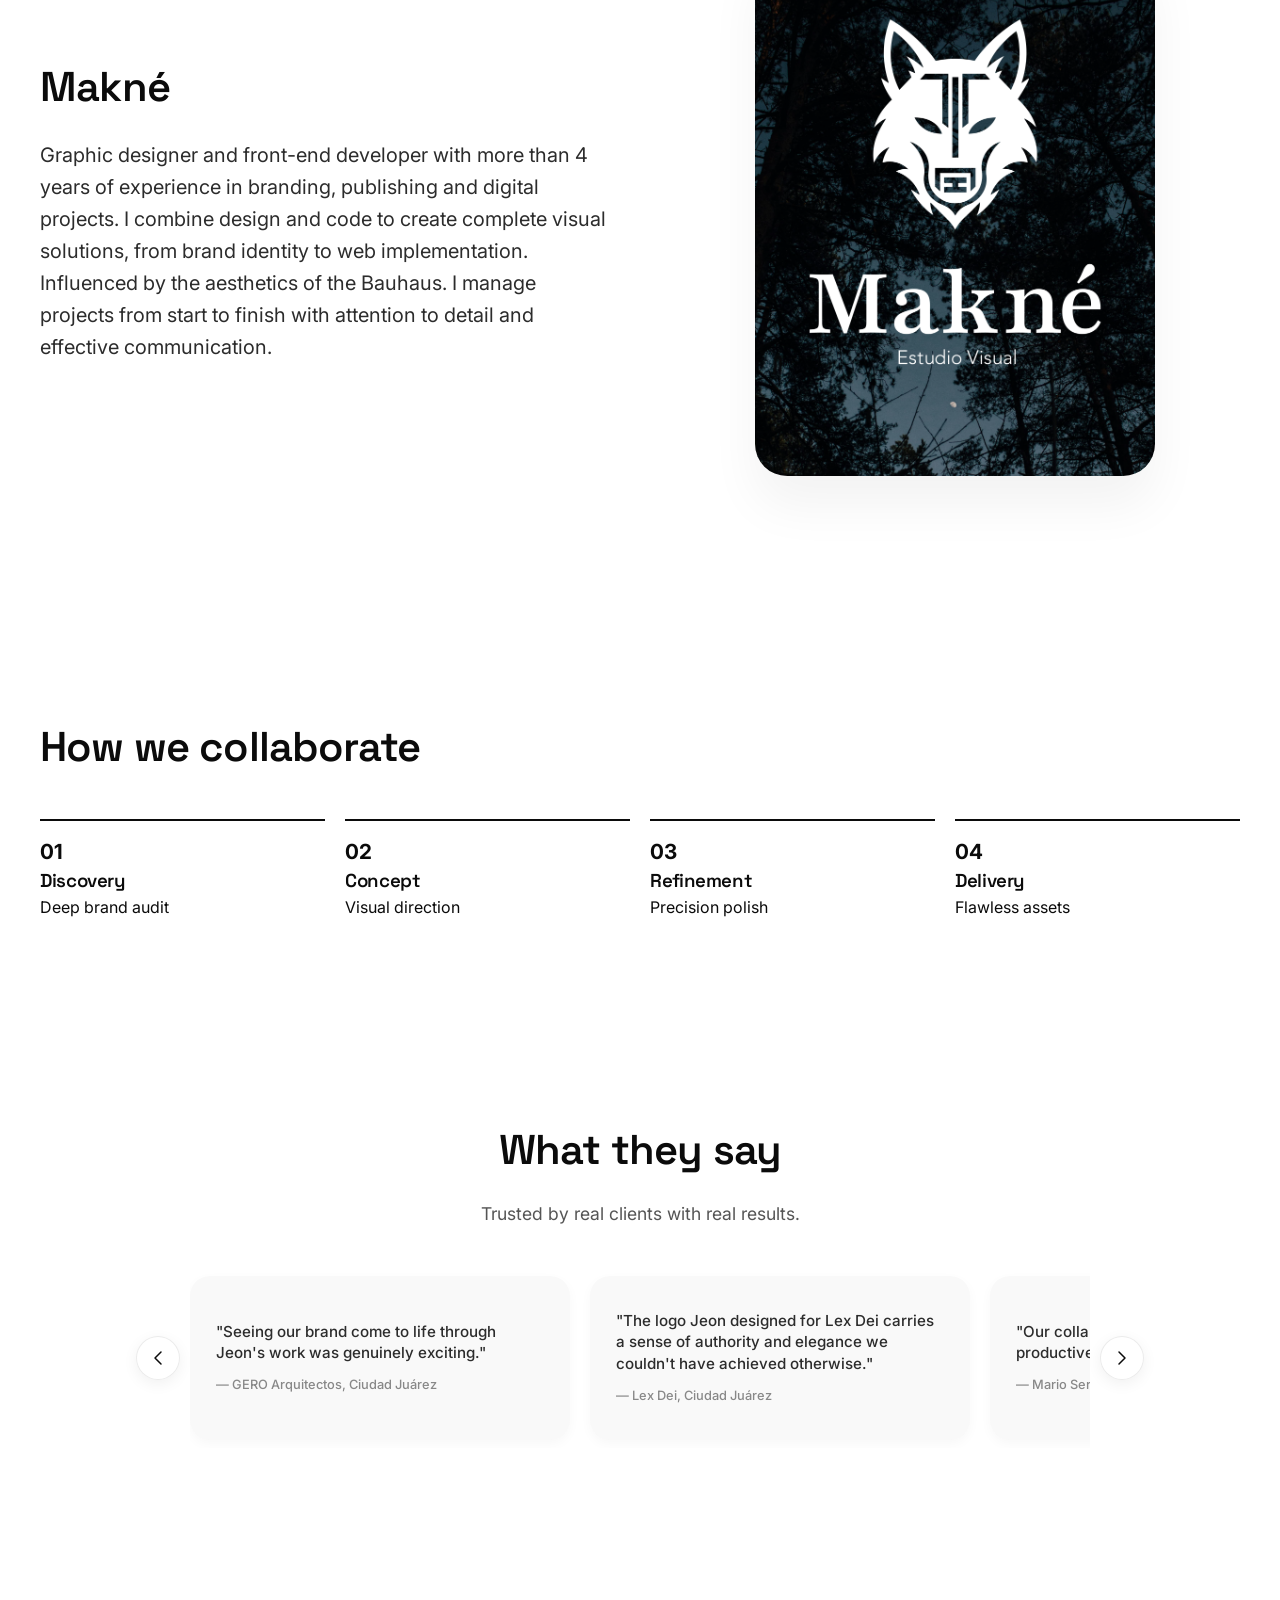
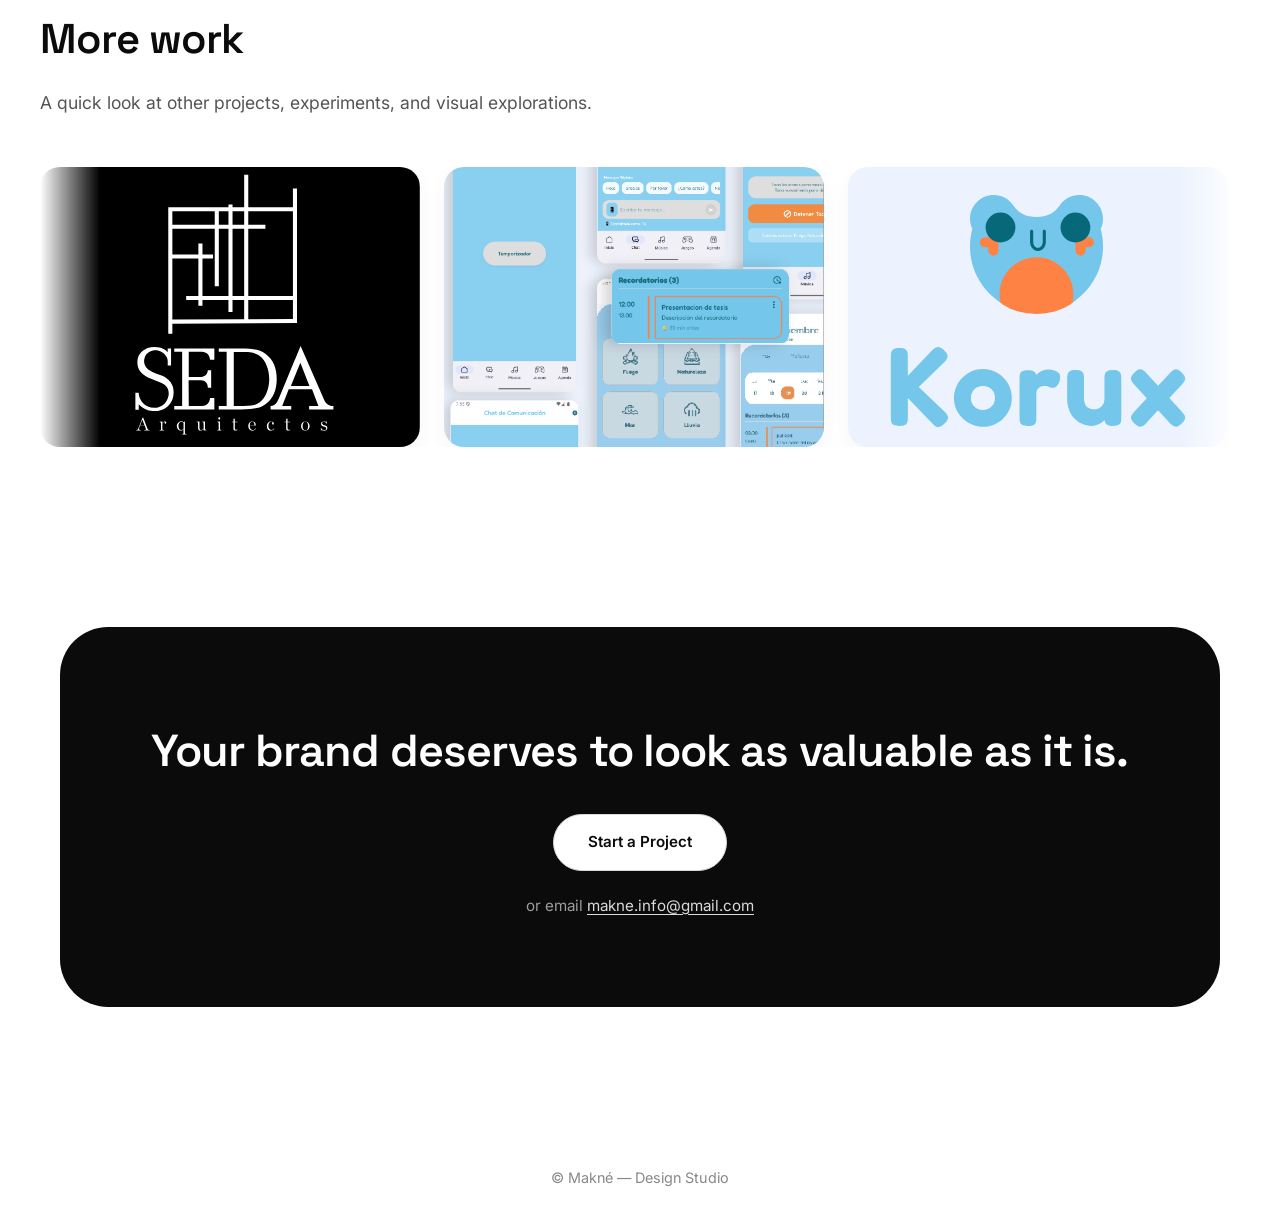
==== commit 64c31d5f: "Update index.html" ====
--- a/index.html
+++ b/index.html
@@ -24,7 +24,7 @@
   <meta property="og:type" content="website">
   <meta property="og:title" content="Makné | Graphic Designer — Turning your ideas into reality">
   <meta property="og:description" content="Minimalist design for ambitious brands. Branding, packaging, and visual identity.">
-  <meta property="og:image" content="https://aaronswagd.github.io/makne/images/preview.jpg">
+  <meta property="og:image" content="https://aaronswagd.github.io/makne/img/maknelogo.png">
   <meta property="og:image:width" content="1200">
   <meta property="og:image:height" content="630">
   <meta property="og:url" content="https://aaronswagd.github.io/makne/">
@@ -33,7 +33,7 @@
   <meta name="twitter:card" content="summary_large_image">
   <meta name="twitter:title" content="Makné | Graphic Designer">
   <meta name="twitter:description" content="Minimalist design for ambitious brands.">
-  <meta name="twitter:image" content="https://aaronswagd.github.io/makne/images/preview.jpg">
+  <meta name="twitter:image" content="https://aaronswagd.github.io/makne/img/maknelogo.png">
 
   <link rel="icon" type="image/svg+xml" href="img/isotipomakne.svg">
   <link rel="preconnect" href="https://fonts.googleapis.com">
--- a/css/main.css
+++ b/css/main.css
@@ -31,14 +31,8 @@
   padding: 0 40px;
 }
 
-section {
-  padding: 120px 0;
-}
-
-img {
-  max-width: 100%;
-  display: block;
-}
+section { padding: 120px 0; }
+img { max-width: 100%; display: block; }
 
 /* ==========================================
    NAVBAR
@@ -64,16 +58,17 @@
 }
 
 .nav-inner {
-  display: flex;
-  align-items: center;
-  justify-content: space-between;
-  position: relative;
+  display: grid;
+  grid-template-columns: 1fr auto 1fr;
+  align-items: center;
+  gap: 20px;
 }
 
 .logo {
   display: inline-flex;
   align-items: center;
   text-decoration: none;
+  justify-self: start;
 }
 
 .logo img {
@@ -87,6 +82,7 @@
   display: flex;
   gap: 36px;
   align-items: center;
+  justify-self: center;
 }
 
 .nav-links a {
@@ -116,134 +112,6 @@
 .nav-links a:hover::after {
   transform: scaleX(1);
   transform-origin: left;
-}
-
-/* ==========================================
-   HERO
-   ========================================== */
-.hero {
-  min-height: 100vh;
-  display: flex;
-  align-items: center;
-  padding-top: 80px;
-  position: relative;
-  background: #ffffff;
-}
-
-.hero-content {
-  display: grid;
-  grid-template-columns: 1fr 0.9fr;
-  gap: 40px;
-  align-items: center;
-  width: 100%;
-}
-
-.hero-text {
-  max-width: 650px;
-}
-
-.hero-eyebrow {
-  font-family: 'Space Grotesk', sans-serif;
-  font-weight: 500;
-  font-size: 0.9rem;
-  letter-spacing: 0.08em;
-  text-transform: uppercase;
-  color: #555;
-  margin-bottom: 24px;
-  opacity: 0;
-  animation: fadeUp 0.7s ease forwards;
-}
-
-.hero-title {
-  font-size: clamp(3.2rem, 7vw, 5.2rem);
-  font-weight: 700;
-  line-height: 1.08;
-  margin-bottom: 24px;
-  color: #0a0a0a;
-  opacity: 0;
-  animation: fadeUp 0.8s ease 0.1s forwards;
-}
-
-.hero-sub {
-  font-size: 1.2rem;
-  color: #3a3a3a;
-  max-width: 460px;
-  margin-bottom: 40px;
-  font-weight: 400;
-  opacity: 0;
-  animation: fadeUp 0.8s ease 0.2s forwards;
-}
-
-.cta-group {
-  display: flex;
-  gap: 20px;
-  flex-wrap: wrap;
-  opacity: 0;
-  animation: fadeUp 0.8s ease 0.3s forwards;
-}
-
-/* ==========================================
-   BUTTONS
-   ========================================== */
-.btn-primary {
-  background: #0b0b0b;
-  color: white;
-  padding: 16px 34px;
-  border-radius: 40px;
-  font-weight: 600;
-  font-size: 0.95rem;
-  text-decoration: none;
-  display: inline-flex;
-  align-items: center;
-  justify-content: center;
-  transition: all 0.25s ease;
-  border: 1px solid #0b0b0b;
-  letter-spacing: -0.01em;
-}
-
-.btn-primary:hover {
-  background: #2c2c2c;
-  border-color: #2c2c2c;
-  transform: scale(1.03);
-  box-shadow: 0 10px 25px rgba(0, 0, 0, 0.08);
-}
-
-.btn-secondary {
-  background: transparent;
-  color: #0b0b0b;
-  padding: 16px 34px;
-  border-radius: 40px;
-  font-weight: 600;
-  font-size: 0.95rem;
-  text-decoration: none;
-  border: 1px solid #d9d9d9;
-  transition: all 0.25s ease;
-}
-
-.btn-secondary:hover {
-  border-color: #0b0b0b;
-  background: rgba(0, 0, 0, 0.02);
-  transform: scale(1.03);
-}
-
-.btn-cta {
-  background: #ffffff;
-  color: #0b0b0b;
-  padding: 16px 34px;
-  border-radius: 40px;
-  font-weight: 600;
-  font-size: 0.95rem;
-  text-decoration: none;
-  display: inline-block;
-  border: 1px solid #d9d9d9;
-  transition: all 0.25s ease;
-}
-
-.btn-cta:hover {
-  background: #e0e0e0;
-  border-color: #b0b0b0;
-  color: #000000;
-  transform: scale(1.03);
 }
 
 /* ==========================================
@@ -268,32 +136,11 @@
   background: transparent;
   text-decoration: none !important;
   cursor: pointer;
-  margin-left: 8px;
   box-sizing: border-box;
+  justify-self: end;
   transition: background 0.25s ease, color 0.25s ease, border-color 0.25s ease;
 }
 
-/* Mata la rayita que viene de .nav-links a::after */
-.nav-links a.lang-toggle::after,
-.nav-links a.lang-toggle::before {
-  content: none !important;
-  display: none !important;
-  background: transparent !important;
-  height: 0 !important;
-  width: 0 !important;
-  transform: none !important;
-}
-
-.nav-links a.lang-toggle,
-.nav-links a.lang-toggle:link,
-.nav-links a.lang-toggle:visited,
-.nav-links a.lang-toggle:focus,
-.nav-links a.lang-toggle:active {
-  text-decoration: none !important;
-  border-bottom: 1px solid #0b0b0b !important;
-}
-
-/* Los dos textos, superpuestos y centrados */
 .lang-toggle__default,
 .lang-toggle__hover {
   position: absolute;
@@ -306,27 +153,145 @@
   pointer-events: none;
 }
 
-.lang-toggle__hover {
-  opacity: 0;
-}
-
-/* Hover / focus: relleno negro, texto blanco y cambio de texto */
+.lang-toggle__hover { opacity: 0; }
+
 .lang-toggle:hover,
 .lang-toggle:focus-visible {
-  background: #0b0b0b !important;
-  color: #ffffff !important;
-  border-color: #0b0b0b !important;
-  text-decoration: none !important;
+  background: #0b0b0b;
+  color: #ffffff;
+  border-color: #0b0b0b;
 }
 
 .lang-toggle:hover .lang-toggle__default,
-.lang-toggle:focus-visible .lang-toggle__default {
+.lang-toggle:focus-visible .lang-toggle__default { opacity: 0; }
+
+.lang-toggle:hover .lang-toggle__hover,
+.lang-toggle:focus-visible .lang-toggle__hover { opacity: 1; }
+
+/* ==========================================
+   HERO
+   ========================================== */
+.hero {
+  min-height: 100vh;
+  display: flex;
+  align-items: center;
+  padding-top: 80px;
+  position: relative;
+  background: #ffffff;
+}
+
+.hero-content {
+  display: grid;
+  grid-template-columns: 1fr 0.9fr;
+  gap: 40px;
+  align-items: center;
+  width: 100%;
+}
+
+.hero-text { max-width: 650px; }
+
+.hero-eyebrow {
+  font-family: 'Space Grotesk', sans-serif;
+  font-weight: 500;
+  font-size: 0.9rem;
+  letter-spacing: 0.08em;
+  text-transform: uppercase;
+  color: #555;
+  margin-bottom: 24px;
   opacity: 0;
-}
-
-.lang-toggle:hover .lang-toggle__hover,
-.lang-toggle:focus-visible .lang-toggle__hover {
-  opacity: 1;
+  animation: fadeUp 0.7s ease forwards;
+}
+
+.hero-title {
+  font-size: clamp(3.2rem, 7vw, 5.2rem);
+  font-weight: 700;
+  line-height: 1.08;
+  margin-bottom: 24px;
+  color: #0a0a0a;
+  opacity: 0;
+  animation: fadeUp 0.8s ease 0.1s forwards;
+}
+
+.hero-sub {
+  font-size: 1.2rem;
+  color: #3a3a3a;
+  max-width: 460px;
+  margin-bottom: 40px;
+  font-weight: 400;
+  opacity: 0;
+  animation: fadeUp 0.8s ease 0.2s forwards;
+}
+
+.cta-group {
+  display: flex;
+  gap: 20px;
+  flex-wrap: wrap;
+  opacity: 0;
+  animation: fadeUp 0.8s ease 0.3s forwards;
+}
+
+/* ==========================================
+   BUTTONS
+   ========================================== */
+.btn-primary {
+  background: #0b0b0b;
+  color: white;
+  padding: 16px 34px;
+  border-radius: 40px;
+  font-weight: 600;
+  font-size: 0.95rem;
+  text-decoration: none;
+  display: inline-flex;
+  align-items: center;
+  justify-content: center;
+  transition: all 0.25s ease;
+  border: 1px solid #0b0b0b;
+  letter-spacing: -0.01em;
+}
+
+.btn-primary:hover {
+  background: #2c2c2c;
+  border-color: #2c2c2c;
+  transform: scale(1.03);
+  box-shadow: 0 10px 25px rgba(0, 0, 0, 0.08);
+}
+
+.btn-secondary {
+  background: transparent;
+  color: #0b0b0b;
+  padding: 16px 34px;
+  border-radius: 40px;
+  font-weight: 600;
+  font-size: 0.95rem;
+  text-decoration: none;
+  border: 1px solid #d9d9d9;
+  transition: all 0.25s ease;
+}
+
+.btn-secondary:hover {
+  border-color: #0b0b0b;
+  background: rgba(0, 0, 0, 0.02);
+  transform: scale(1.03);
+}
+
+.btn-cta {
+  background: #ffffff;
+  color: #0b0b0b;
+  padding: 16px 34px;
+  border-radius: 40px;
+  font-weight: 600;
+  font-size: 0.95rem;
+  text-decoration: none;
+  display: inline-block;
+  border: 1px solid #d9d9d9;
+  transition: all 0.25s ease;
+}
+
+.btn-cta:hover {
+  background: #e0e0e0;
+  border-color: #b0b0b0;
+  color: #000000;
+  transform: scale(1.03);
 }
 
 /* ==========================================
@@ -350,9 +315,7 @@
   transition: transform 0.4s ease;
 }
 
-.hero-mockup:hover {
-  transform: scale(1.02) translateY(-6px);
-}
+.hero-mockup:hover { transform: scale(1.02) translateY(-6px); }
 
 /* ==========================================
    SECTION HEADERS
@@ -374,14 +337,8 @@
 /* ==========================================
    PORTFOLIO
    ========================================== */
-.portfolio-section {
-  background: #ffffff;
-  padding-bottom: 140px;
-}
-
-.portfolio-header {
-  margin-bottom: 80px;
-}
+.portfolio-section { background: #ffffff; padding-bottom: 140px; }
+.portfolio-header { margin-bottom: 80px; }
 
 .portfolio-label {
   font-family: 'Space Grotesk', sans-serif;
@@ -394,13 +351,8 @@
   margin-bottom: 16px;
 }
 
-.project-card {
-  margin-bottom: 140px;
-}
-
-.project-card:last-child {
-  margin-bottom: 0;
-}
+.project-card { margin-bottom: 140px; }
+.project-card:last-child { margin-bottom: 0; }
 
 .project-layout {
   display: grid;
@@ -410,17 +362,9 @@
   margin-bottom: 48px;
 }
 
-.project-layout--image-right {
-  grid-template-columns: 1fr 1.2fr;
-}
-
-.project-layout--image-right .project-hero-image {
-  order: 2;
-}
-
-.project-layout--image-right .project-info {
-  order: 1;
-}
+.project-layout--image-right { grid-template-columns: 1fr 1.2fr; }
+.project-layout--image-right .project-hero-image { order: 2; }
+.project-layout--image-right .project-info { order: 1; }
 
 .project-hero-image {
   aspect-ratio: 4/3;
@@ -448,18 +392,10 @@
   transition: transform 0.7s ease;
 }
 
-.project-hero-image:hover img {
-  transform: scale(1.04);
-}
-
-.project-info {
-  padding-right: 20px;
-}
-
-.project-layout--image-right .project-info {
-  padding-right: 0;
-  padding-left: 20px;
-}
+.project-hero-image:hover img { transform: scale(1.04); }
+
+.project-info { padding-right: 20px; }
+.project-layout--image-right .project-info { padding-right: 0; padding-left: 20px; }
 
 .project-category {
   font-family: 'Space Grotesk', sans-serif;
@@ -500,10 +436,7 @@
   display: inline-block;
 }
 
-.project-link:hover {
-  opacity: 0.6;
-  transform: translateX(4px);
-}
+.project-link:hover { opacity: 0.6; transform: translateX(4px); }
 
 .supporting-visuals {
   display: grid;
@@ -536,13 +469,9 @@
   transition: transform 0.6s ease;
 }
 
-.supporting-item:hover img {
-  transform: scale(1.06);
-}
-
-.project-card--full {
-  margin-top: 20px;
-}
+.supporting-item:hover img { transform: scale(1.06); }
+
+.project-card--full { margin-top: 20px; }
 
 .project-layout-full {
   display: grid;
@@ -578,22 +507,13 @@
   text-align: right;
 }
 
-.project-info-full .project-description {
-  margin-left: auto;
-}
-
-/* ==========================================
-   CV PAGE — MINIMAL / APPLE-LIKE
-   ========================================== */
-.cv-page {
-  padding-top: 160px;
-  padding-bottom: 120px;
-  background: #fff;
-}
-
-.cv-header {
-  margin-bottom: 100px;
-}
+.project-info-full .project-description { margin-left: auto; }
+
+/* ==========================================
+   CV PAGE
+   ========================================== */
+.cv-page { padding-top: 160px; padding-bottom: 120px; background: #fff; }
+.cv-header { margin-bottom: 100px; }
 
 .cv-name {
   font-family: 'Space Grotesk', sans-serif;
@@ -629,15 +549,9 @@
   transition: opacity 0.2s;
 }
 
-.cv-contact a:hover {
-  opacity: 0.6;
-}
-
-.cv-actions {
-  display: flex;
-  gap: 12px;
-  flex-wrap: wrap;
-}
+.cv-contact a:hover { opacity: 0.6; }
+
+.cv-actions { display: flex; gap: 12px; flex-wrap: wrap; }
 
 .cv-btn {
   display: inline-flex;
@@ -681,13 +595,8 @@
   transform: scale(1.03);
 }
 
-.cv-section {
-  margin-bottom: 90px;
-}
-
-.cv-section:last-child {
-  margin-bottom: 0;
-}
+.cv-section { margin-bottom: 90px; }
+.cv-section:last-child { margin-bottom: 0; }
 
 .cv-section-title {
   font-family: 'Inter', sans-serif;
@@ -745,11 +654,7 @@
   margin-bottom: 16px;
 }
 
-.cv-row ul {
-  list-style: none;
-  padding: 0;
-  margin: 0;
-}
+.cv-row ul { list-style: none; padding: 0; margin: 0; }
 
 .cv-row li {
   position: relative;
@@ -787,10 +692,7 @@
   transition: all 0.3s ease;
 }
 
-.cv-project:hover {
-  background: #f5f5f7;
-  transform: translateY(-2px);
-}
+.cv-project:hover { background: #f5f5f7; transform: translateY(-2px); }
 
 .cv-project-tag {
   font-family: 'Inter', sans-serif;
@@ -834,9 +736,7 @@
   transition: background 0.3s ease;
 }
 
-.cv-skill:hover {
-  background: #f5f5f7;
-}
+.cv-skill:hover { background: #f5f5f7; }
 
 .cv-skill h4 {
   font-family: 'Space Grotesk', sans-serif;
@@ -855,11 +755,7 @@
   letter-spacing: -0.005em;
 }
 
-.cv-tags {
-  display: flex;
-  flex-wrap: wrap;
-  gap: 10px;
-}
+.cv-tags { display: flex; flex-wrap: wrap; gap: 10px; }
 
 .cv-tag {
   padding: 10px 20px;
@@ -873,9 +769,7 @@
   transition: background 0.2s;
 }
 
-.cv-tag:hover {
-  background: #e8e8ed;
-}
+.cv-tag:hover { background: #e8e8ed; }
 
 .cv-langs {
   display: grid;
@@ -939,9 +833,7 @@
   cursor: default;
 }
 
-.trusted-logo-item:hover {
-  opacity: 0.7;
-}
+.trusted-logo-item:hover { opacity: 0.7; }
 
 .trusted-logo-text {
   font-family: 'Space Grotesk', sans-serif;
@@ -976,10 +868,7 @@
   border-color: #e0e0e0;
 }
 
-.service-card h3 {
-  font-size: 1.4rem;
-  margin-bottom: 8px;
-}
+.service-card h3 { font-size: 1.4rem; margin-bottom: 8px; }
 
 /* ==========================================
    ABOUT
@@ -997,10 +886,7 @@
   line-height: 1.6;
 }
 
-.about-image-wrapper {
-  display: flex;
-  justify-content: center;
-}
+.about-image-wrapper { display: flex; justify-content: center; }
 
 .about-image {
   width: 100%;
@@ -1029,21 +915,13 @@
   padding-top: 15px;
 }
 
-.step-number {
-  font-weight: 700;
-  font-size: 1.3rem;
-}
+.step-number { font-weight: 700; font-size: 1.3rem; }
 
 /* ==========================================
    TESTIMONIALS
    ========================================== */
-.testimonials-section {
-  padding: 80px 0 60px;
-}
-
-.testimonials-section .section-sub {
-  margin-bottom: 40px;
-}
+.testimonials-section { padding: 80px 0 60px; }
+.testimonials-section .section-sub { margin-bottom: 40px; }
 
 .testimonials-wrapper {
   position: relative;
@@ -1064,9 +942,7 @@
   padding: 8px 0;
 }
 
-.testimonials-track::-webkit-scrollbar {
-  display: none;
-}
+.testimonials-track::-webkit-scrollbar { display: none; }
 
 .testimonial-card {
   flex: 0 0 380px;
@@ -1128,14 +1004,8 @@
 /* ==========================================
    MORE WORK — AUTO CAROUSEL
    ========================================== */
-.more-work-section {
-  padding: 100px 0 60px;
-  overflow: hidden;
-}
-
-.more-work-section .section-sub {
-  margin-bottom: 50px;
-}
+.more-work-section { padding: 100px 0 60px; overflow: hidden; }
+.more-work-section .section-sub { margin-bottom: 50px; }
 
 .carousel-wrapper {
   width: 100%;
@@ -1151,9 +1021,7 @@
   animation: autoScroll 30s linear infinite;
 }
 
-.carousel-track:hover {
-  animation-play-state: paused;
-}
+.carousel-track:hover { animation-play-state: paused; }
 
 .carousel-item {
   flex: 0 0 380px;
@@ -1206,9 +1074,7 @@
   transition: color 0.2s ease;
 }
 
-.contact-email a:hover {
-  color: #ffffff;
-}
+.contact-email a:hover { color: #ffffff; }
 
 /* ==========================================
    FOOTER
@@ -1270,47 +1136,22 @@
   }
 
   .project-layout .project-hero-image,
-  .project-layout--image-right .project-hero-image {
-    order: 2;
-  }
-
-  .project-description {
-    max-width: 100%;
-  }
-
-  .project-info-full {
-    text-align: left;
-    margin: 0;
-  }
-
-  .project-info-full .project-description {
-    margin-left: 0;
-  }
-
-  .supporting-visuals {
-    grid-template-columns: repeat(2, 1fr);
-  }
-
-  .testimonial-arrow {
-    display: none;
-  }
-
-  .testimonials-wrapper {
-    max-width: 100%;
-  }
-}
-
-/* ==========================================
-   RESPONSIVE — CV EN TABLET/MÓVIL
-   ========================================== */
+  .project-layout--image-right .project-hero-image { order: 2; }
+
+  .project-description { max-width: 100%; }
+
+  .project-info-full { text-align: left; margin: 0; }
+  .project-info-full .project-description { margin-left: 0; }
+
+  .supporting-visuals { grid-template-columns: repeat(2, 1fr); }
+
+  .testimonial-arrow { display: none; }
+  .testimonials-wrapper { max-width: 100%; }
+}
+
 @media (max-width: 900px) {
-  .cv-projects {
-    grid-template-columns: 1fr;
-  }
-
-  .cv-skills {
-    grid-template-columns: 1fr;
-  }
+  .cv-projects { grid-template-columns: 1fr; }
+  .cv-skills { grid-template-columns: 1fr; }
 }
 
 /* ==========================================
@@ -1320,54 +1161,48 @@
   .container { padding: 0 20px; }
   section { padding: 80px 0; }
 
-  /* --- NAVBAR móvil --- */
-  .navbar {
-    padding: 14px 0 10px;
-  }
-
-  .navbar.scrolled {
-    padding: 10px 0 8px;
-  }
+  /* Navbar móvil: logo + ES en fila 1, links en fila 2 */
+  .navbar { padding: 14px 0 12px; }
+  .navbar.scrolled { padding: 10px 0 8px; }
 
   .nav-inner {
-    position: relative;
-    display: flex;
-    flex-direction: column;
+    display: grid;
+    grid-template-columns: 1fr auto;
+    grid-template-rows: auto auto;
+    column-gap: 12px;
+    row-gap: 14px;
     align-items: center;
-    gap: 14px;
-    flex-wrap: nowrap;
-    padding-top: 6px;
-  }
-
-  .logo img {
-    height: 32px;
-    margin: 0 auto;
-  }
-
-  /* El botón sale del flujo y se ancla arriba a la derecha */
+  }
+
+  .logo {
+    grid-column: 1;
+    grid-row: 1;
+    justify-self: start;
+  }
+
+  .logo img { height: 30px; margin: 0; }
+
   .lang-toggle {
-    position: absolute !important;
-    top: 0;
-    right: 0;
-    margin-left: 0 !important;
-    min-width: 48px;
+    grid-column: 2;
+    grid-row: 1;
+    justify-self: end;
+    min-width: 50px;
     height: 30px;
-    padding: 0 12px;
+    padding: 0 14px;
     font-size: 0.72rem;
-    z-index: 2;
-  }
-
-  /* Links en una sola fila con scroll horizontal si no caben */
+  }
+
   .nav-links {
+    grid-column: 1 / -1;
+    grid-row: 2;
     display: flex;
     align-items: center;
-    justify-content: flex-start;
-    gap: 16px;
+    justify-content: center;
+    gap: 18px;
     flex-wrap: nowrap;
     width: 100%;
-    padding: 4px 0 6px;
+    padding: 0;
     overflow-x: auto;
-    overflow-y: hidden;
     -webkit-overflow-scrolling: touch;
     scrollbar-width: none;
     -ms-overflow-style: none;
@@ -1381,11 +1216,8 @@
     flex-shrink: 0;
   }
 
-  /* --- HERO móvil --- */
-  .hero {
-    padding-top: 150px;
-    min-height: auto;
-  }
+  /* Hero móvil */
+  .hero { padding-top: 130px; min-height: auto; }
 
   .hero-content {
     grid-template-columns: 1fr;
@@ -1393,10 +1225,7 @@
     gap: 36px;
   }
 
-  .hero-text {
-    margin: 0 auto;
-    max-width: 100%;
-  }
+  .hero-text { margin: 0 auto; max-width: 100%; }
 
   .hero-eyebrow {
     font-size: 0.75rem;
@@ -1417,24 +1246,14 @@
     margin-bottom: 32px;
   }
 
-  .cta-group {
-    justify-content: center;
-    gap: 12px;
-  }
+  .cta-group { justify-content: center; gap: 12px; }
 
   .btn-primary,
-  .btn-secondary {
-    padding: 14px 26px;
-    font-size: 0.9rem;
-  }
-
-  .hero-mockup {
-    max-width: 100%;
-    margin: 0 auto;
-    border-radius: 24px;
-  }
-
-  /* --- Secciones --- */
+  .btn-secondary { padding: 14px 26px; font-size: 0.9rem; }
+
+  .hero-mockup { max-width: 100%; margin: 0 auto; border-radius: 24px; }
+
+  /* Secciones */
   .section-title { font-size: 1.8rem; }
   .section-sub { font-size: 1rem; margin-bottom: 40px; }
 
@@ -1448,36 +1267,24 @@
   .project-hero-full img { max-height: 300px; }
   .project-hero-full { border-radius: 24px; }
 
-  /* --- About --- */
   .about-flex {
     grid-template-columns: 1fr;
     gap: 30px;
     text-align: center;
   }
 
-  .about-image {
-    max-width: 280px;
-    margin: 0 auto;
-  }
-
-  /* --- Trusted --- */
+  .about-image { max-width: 280px; margin: 0 auto; }
+
   .trusted-logos { gap: 24px; }
   .trusted-logo-text { font-size: 1rem; }
 
-  /* --- Testimonials --- */
-  .testimonial-card {
-    flex: 0 0 300px;
-    padding: 20px 18px;
-  }
-
+  .testimonial-card { flex: 0 0 300px; padding: 20px 18px; }
   .testimonial-card .testimonial-quote { font-size: 0.9rem; }
 
-  /* --- Carousel --- */
   .more-work-section { padding: 50px 0 30px; }
   .carousel-item { flex: 0 0 300px; }
   .carousel-item img { height: 220px; }
 
-  /* --- CTA final --- */
   .final-cta {
     padding: 60px 20px;
     margin: 0 10px;
@@ -1486,45 +1293,21 @@
 
   .final-cta h2 { font-size: 1.8rem; }
 
-  /* --- CV móvil --- */
-  .cv-page {
-    padding-top: 150px;
-    padding-bottom: 80px;
-  }
-
+  .cv-page { padding-top: 130px; padding-bottom: 80px; }
   .cv-header { margin-bottom: 60px; }
-
-  .cv-row {
-    grid-template-columns: 1fr;
-    gap: 8px;
-    padding: 26px 0;
-  }
-
+  .cv-row { grid-template-columns: 1fr; gap: 8px; padding: 26px 0; }
   .cv-section { margin-bottom: 60px; }
-
-  .cv-langs {
-    grid-template-columns: 1fr;
-    max-width: 100%;
-  }
-
-  .cv-btn {
-    flex: 1;
-    justify-content: center;
-  }
-
-  /* --- Footer --- */
-  .footer {
-    padding: 30px 0;
-    font-size: 0.8rem;
-  }
-}
-
-/* ==========================================
-   RESPONSIVE — MÓVIL PEQUEÑO (iPhone SE)
+  .cv-langs { grid-template-columns: 1fr; max-width: 100%; }
+  .cv-btn { flex: 1; justify-content: center; }
+
+  .footer { padding: 30px 0; font-size: 0.8rem; }
+}
+
+/* ==========================================
+   RESPONSIVE — MÓVIL PEQUEÑO
    ========================================== */
 @media (max-width: 400px) {
-  .hero { padding-top: 145px; }
-
+  .hero { padding-top: 125px; }
   .hero-title { font-size: clamp(1.9rem, 10vw, 2.4rem); }
   .hero-sub { font-size: 0.95rem; }
 
@@ -1532,10 +1315,10 @@
   .nav-links a { font-size: 0.78rem; }
 
   .lang-toggle {
-    min-width: 42px;
-    height: 26px;
+    min-width: 44px;
+    height: 28px;
     padding: 0 10px;
-    font-size: 0.65rem;
+    font-size: 0.68rem;
   }
 }
 
@@ -1546,9 +1329,7 @@
   .navbar,
   .footer,
   .cv-actions,
-  .no-print {
-    display: none !important;
-  }
+  .no-print { display: none !important; }
 
   body {
     background: #fff !important;
@@ -1565,17 +1346,8 @@
   .cv-role { font-size: 10pt; color: #333; margin-bottom: 12px; }
   .cv-contact { font-size: 9pt; color: #333; margin-bottom: 16px; }
 
-  .cv-section {
-    margin-bottom: 24px;
-    page-break-inside: avoid;
-  }
-
-  .cv-section-title {
-    font-size: 8pt;
-    color: #555;
-    margin-bottom: 14px;
-  }
-
+  .cv-section { margin-bottom: 24px; page-break-inside: avoid; }
+  .cv-section-title { font-size: 8pt; color: #555; margin-bottom: 14px; }
   .cv-summary { font-size: 10pt; color: #222; }
 
   .cv-row {
@@ -1591,10 +1363,7 @@
   .cv-row li { font-size: 9.5pt; color: #222; margin-bottom: 5px; }
   .cv-row li::before { background: #999; }
 
-  .cv-projects {
-    grid-template-columns: repeat(3, 1fr);
-    gap: 10px;
-  }
+  .cv-projects { grid-template-columns: repeat(3, 1fr); gap: 10px; }
 
   .cv-project,
   .cv-skill,
@@ -1611,12 +1380,7 @@
   .cv-skill h4 { font-size: 9.5pt; }
   .cv-skill p { font-size: 8.5pt; color: #333; }
 
-  .cv-tag {
-    background: #f0f0f0 !important;
-    font-size: 8.5pt;
-    padding: 5px 12px;
-  }
-
+  .cv-tag { background: #f0f0f0 !important; font-size: 8.5pt; padding: 5px 12px; }
   .cv-lang strong { font-size: 9.5pt; }
   .cv-lang span { font-size: 8.5pt; color: #444; }
 
@@ -1640,11 +1404,5 @@
   color: #fff !important;
 }
 
-.nav-links a.active {
-  color: #0b0b0b;
-}
-
-.nav-links a.active::after {
-  transform: scaleX(1);
-  transform-origin: left;
-}+.nav-links a.active { color: #0b0b0b; }
+.nav-links a.active::after { transform: scaleX(1); transform-origin: left; }
